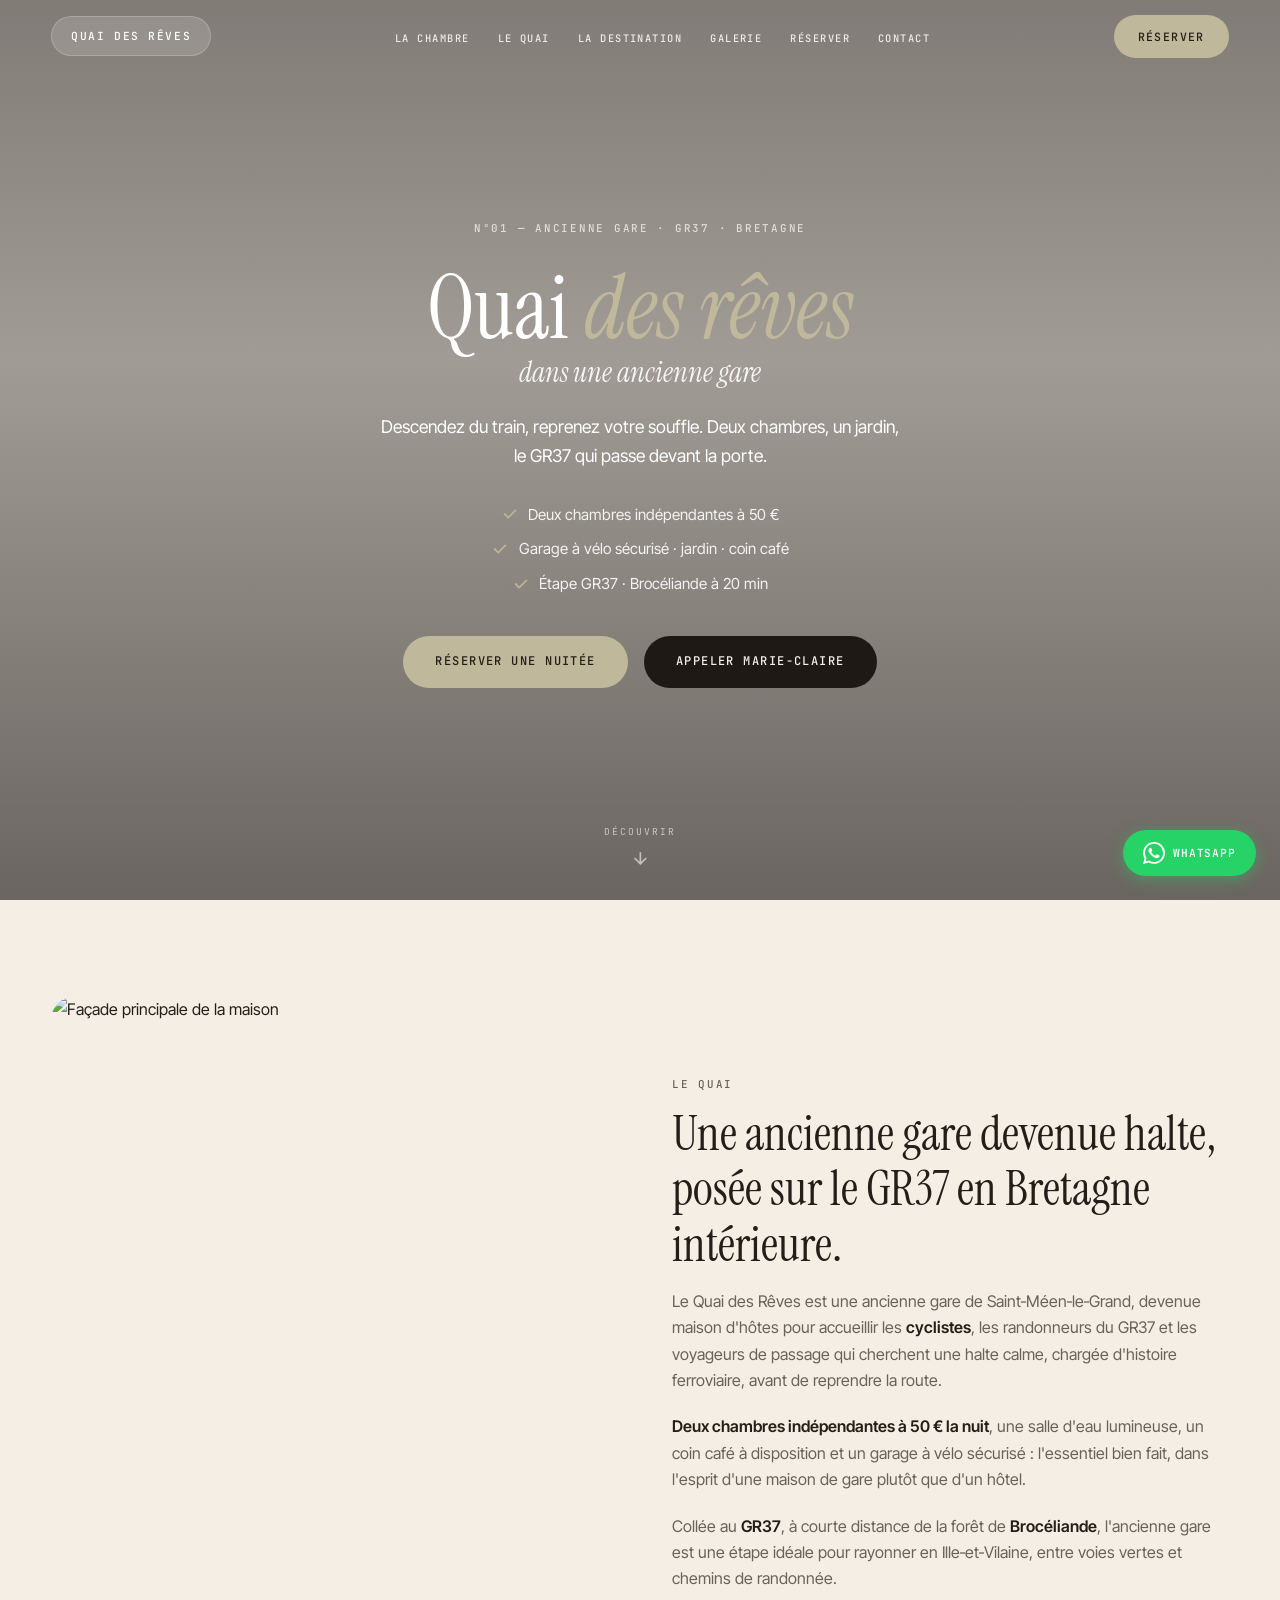
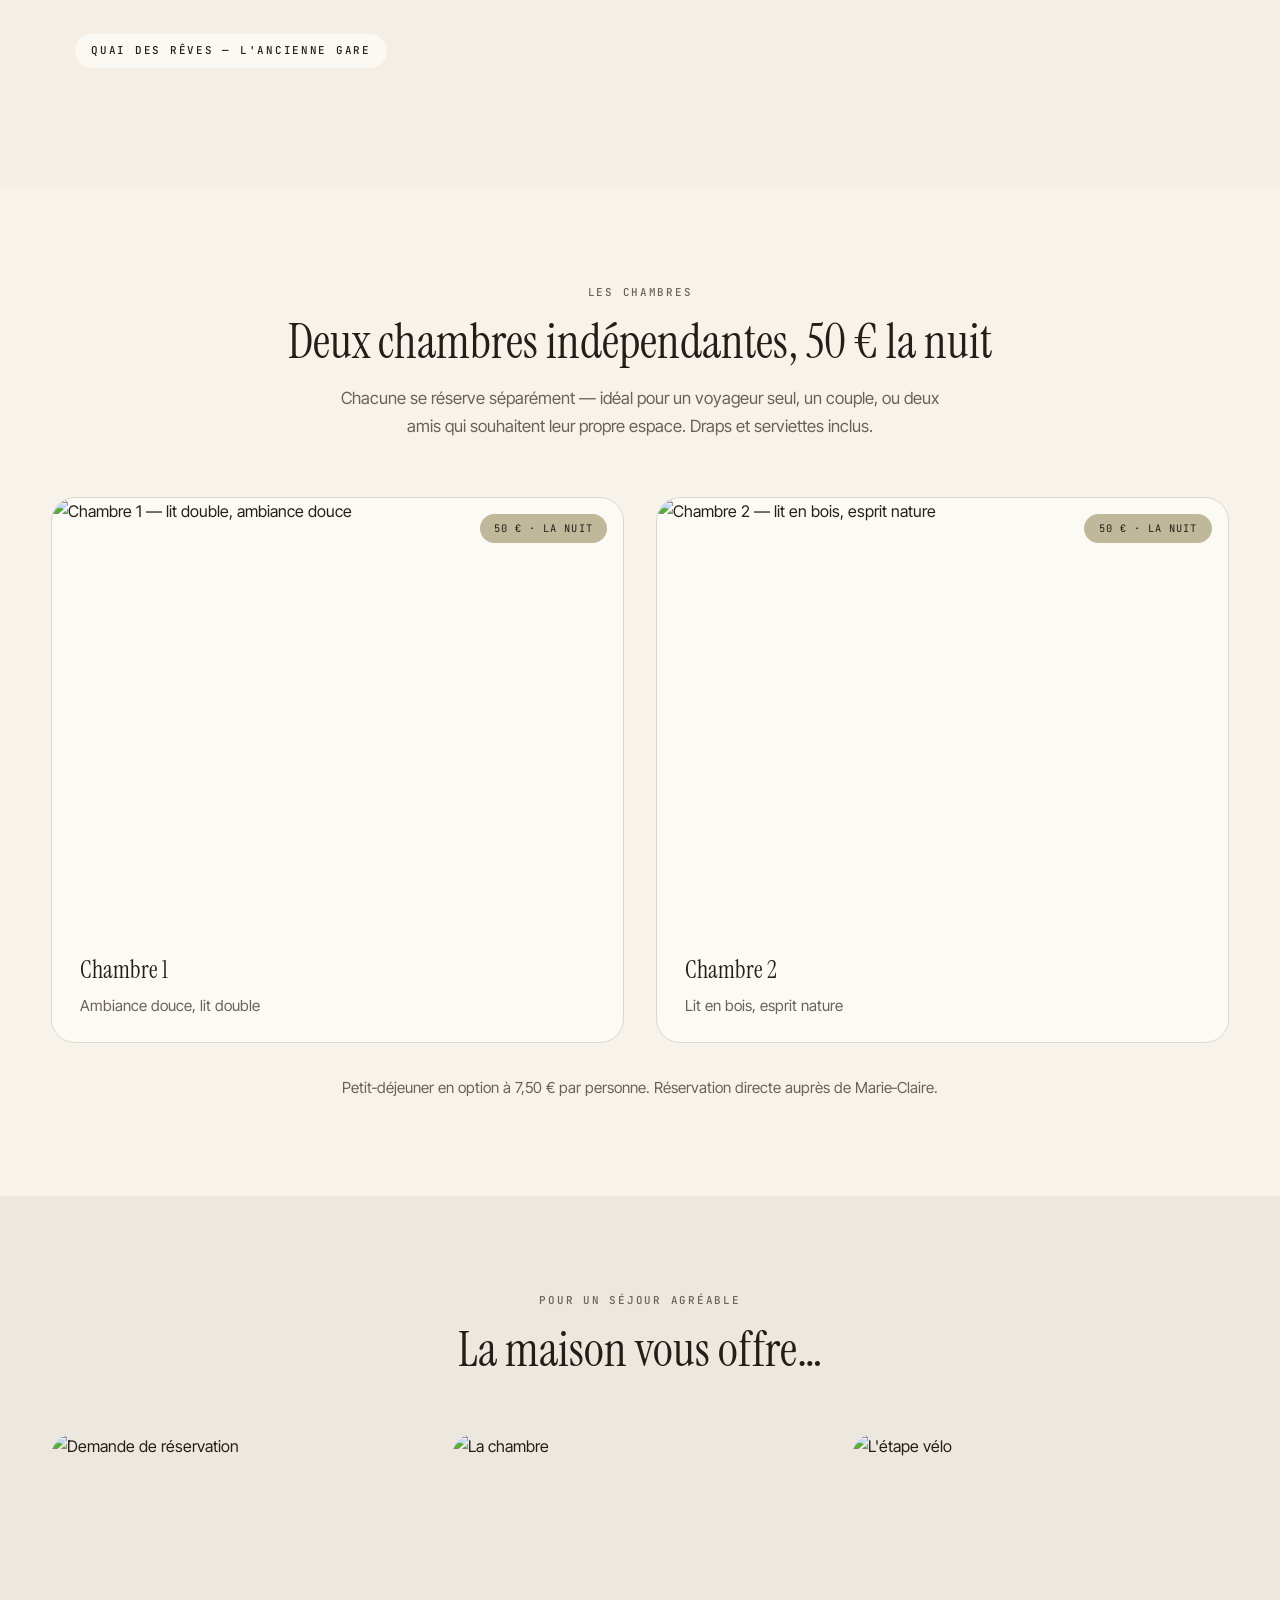
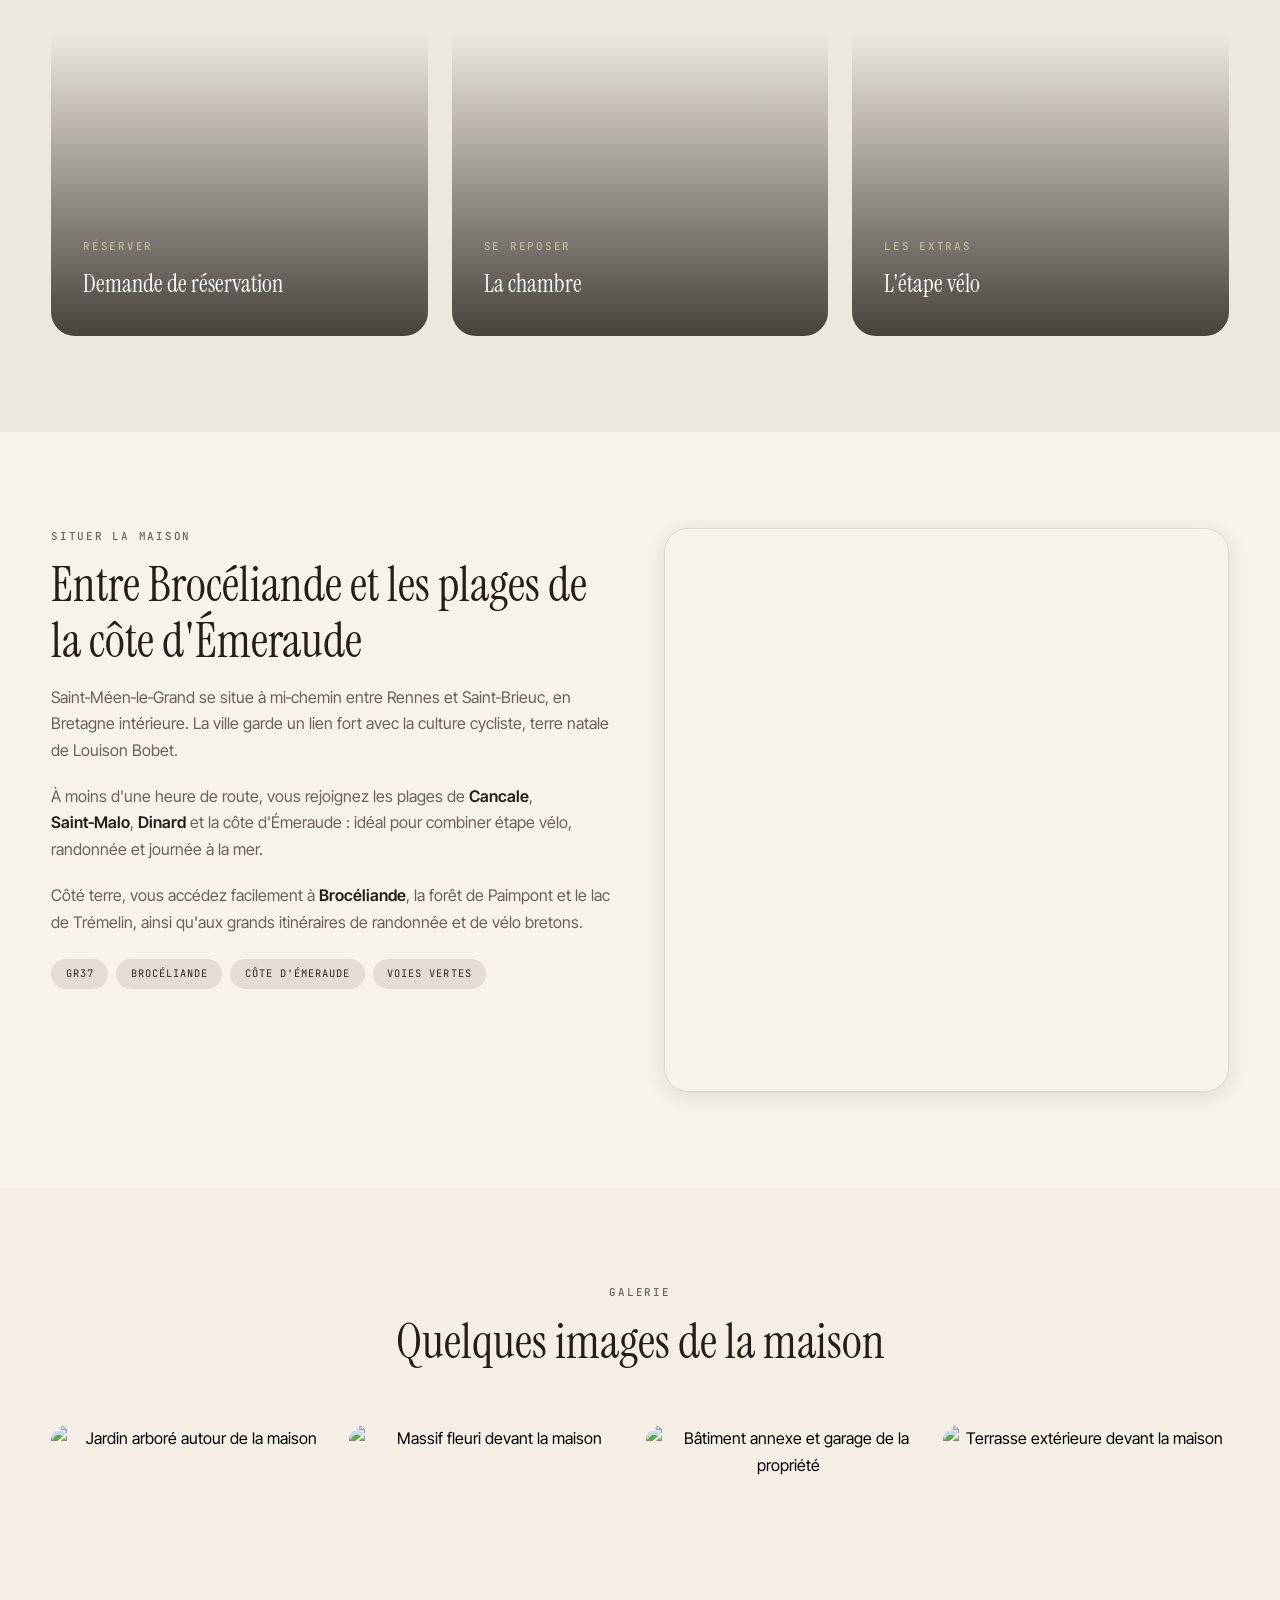
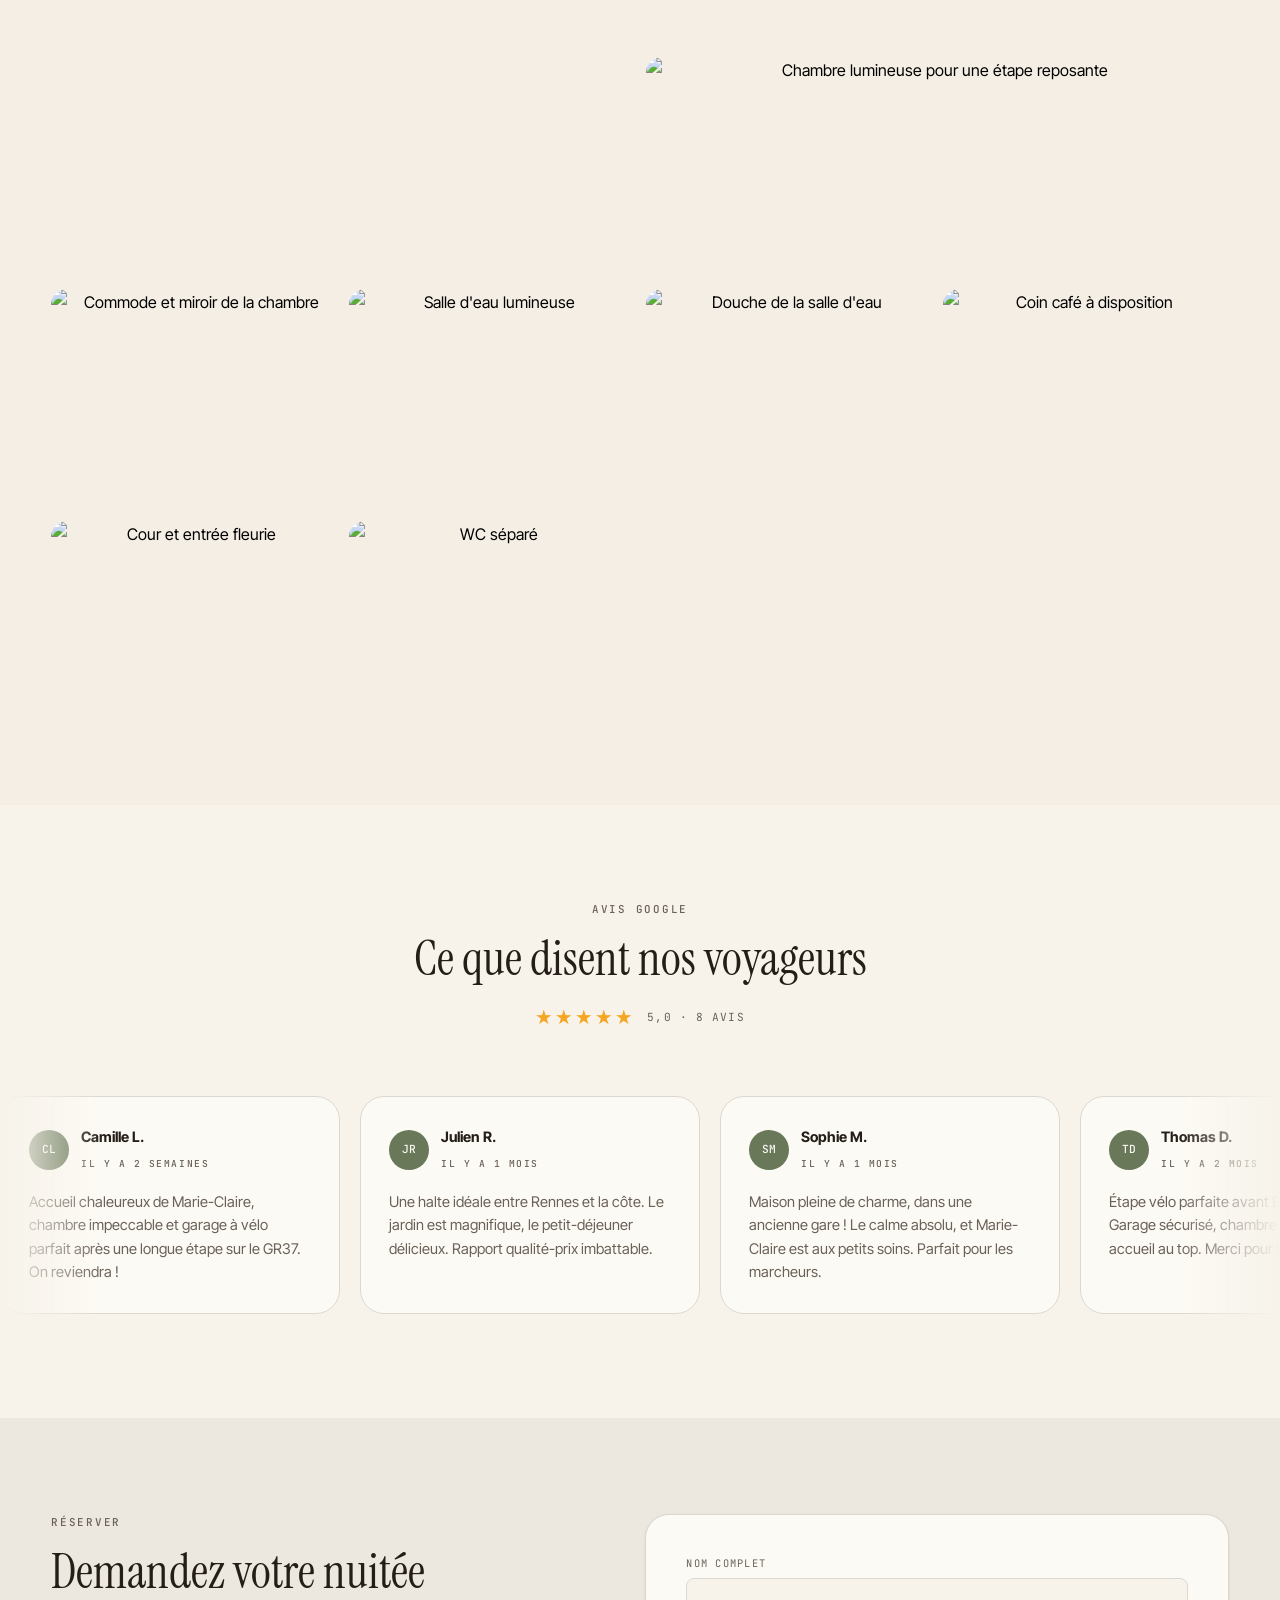
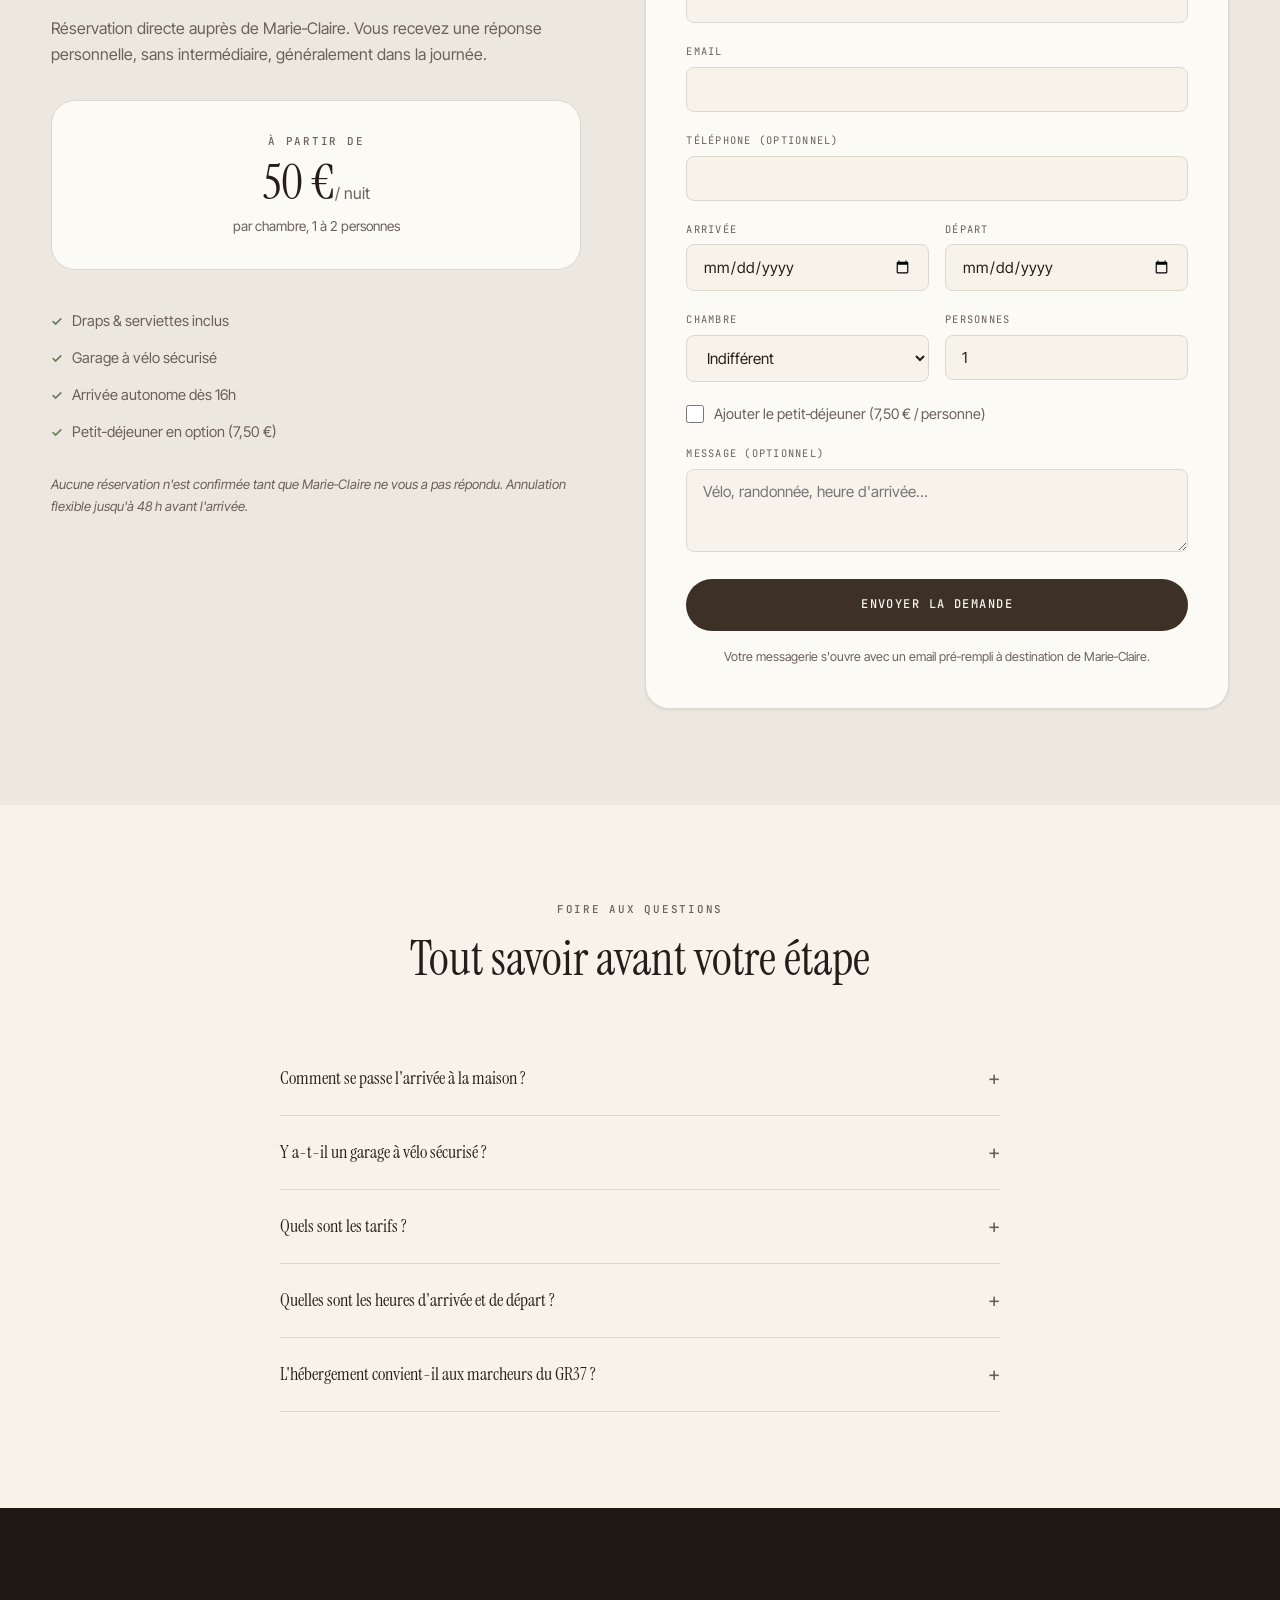
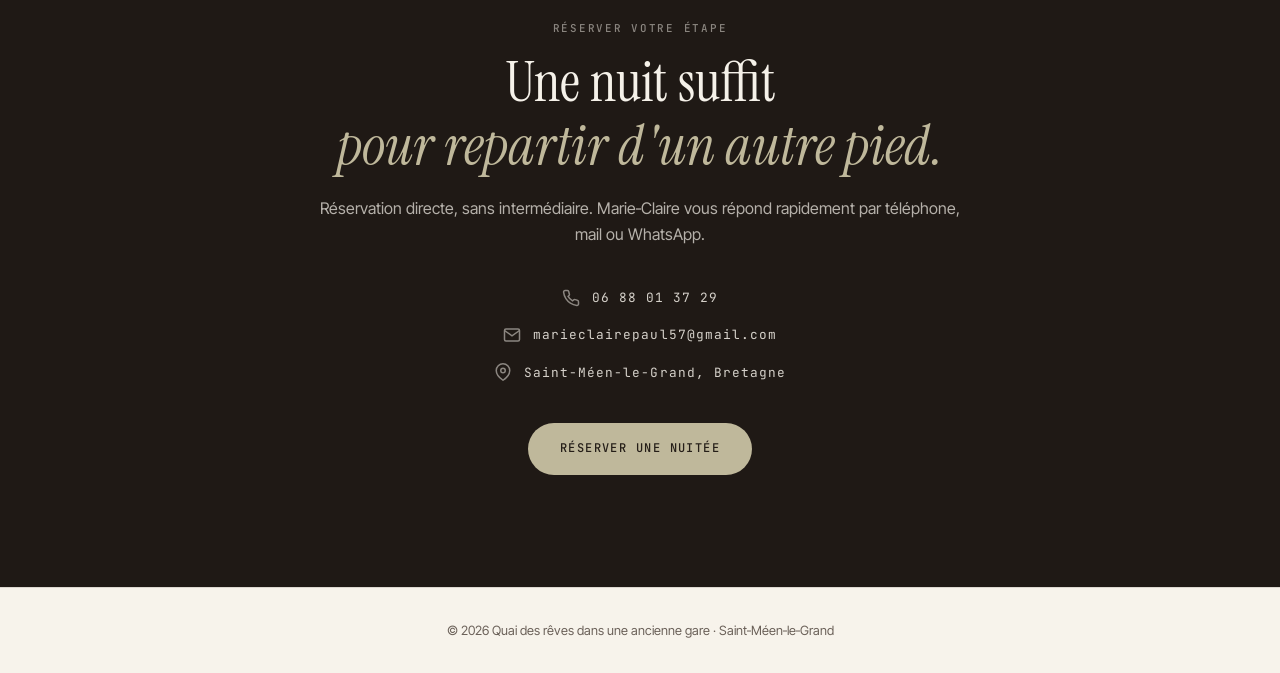
==== index.html @ 6483c5ab "Créer le site Quai des Rêves — version améliorée de l'étape vélo GR37. Site statique complet avec de" ====
<!DOCTYPE html>
<html lang="fr">
<head>
  <meta charset="UTF-8">
  <meta name="viewport" content="width=device-width, initial-scale=1.0">
  <meta name="description" content="Quai des Rêves — Ancienne gare devenue maison d'hôtes sur le GR37 à Saint-Méen-le-Grand. Deux chambres à 50 €, garage vélo sécurisé, étape idéale en Bretagne.">
  <title>Quai des Rêves — Ancienne gare sur le GR37, Saint-Méen</title>
  <link rel="preconnect" href="https://fonts.googleapis.com">
  <link rel="preconnect" href="https://fonts.gstatic.com" crossorigin>
  <link href="https://fonts.googleapis.com/css2?family=Instrument+Serif:ital@0;1&family=Inter+Tight:wght@300;400;500;600;700&family=JetBrains+Mono:wght@400;500&display=swap" rel="stylesheet">
  <link rel="stylesheet" href="css/styles.css">
</head>
<body>

  <!-- Navigation -->
  <header class="header header--hero" id="header">
    <nav class="nav container">
      <a href="#" class="nav__logo">Quai des Rêves</a>
      <button class="nav__toggle" id="navToggle" aria-label="Menu">
        <span></span><span></span><span></span>
      </button>
      <ul class="nav__links" id="navLinks">
        <li><a href="#chambres">La chambre</a></li>
        <li><a href="#quai">Le Quai</a></li>
        <li><a href="#destination">La destination</a></li>
        <li><a href="#galerie">Galerie</a></li>
        <li><a href="#reserver">Réserver</a></li>
        <li><a href="#contact">Contact</a></li>
      </ul>
      <a href="#reserver" class="btn btn--highlight nav__cta">Réserver</a>
    </nav>
  </header>

  <!-- Hero -->
  <section class="hero" id="hero">
    <div class="hero__bg">
      <img src="https://etape-velo-gr37.fr/assets/saint-meen-terrasse-straight-Ylvzm7lh.png" alt="Terrasse ensoleillée de la maison à Saint-Méen-le-Grand" loading="eager">
      <div class="hero__overlay"></div>
    </div>
    <div class="hero__content container">
      <p class="hero__tag label-mono">N°01 — Ancienne gare · GR37 · Bretagne</p>
      <h1 class="hero__title">
        Quai <em>des rêves</em><br>
        <span class="hero__subtitle">dans une ancienne gare</span>
      </h1>
      <p class="hero__desc">Descendez du train, reprenez votre souffle. Deux chambres, un jardin, le GR37 qui passe devant la porte.</p>
      <ul class="hero__features">
        <li><svg viewBox="0 0 20 20" fill="currentColor"><path fill-rule="evenodd" d="M16.707 5.293a1 1 0 010 1.414l-8 8a1 1 0 01-1.414 0l-4-4a1 1 0 011.414-1.414L8 12.586l7.293-7.293a1 1 0 011.414 0z" clip-rule="evenodd"/></svg>Deux chambres indépendantes à 50 €</li>
        <li><svg viewBox="0 0 20 20" fill="currentColor"><path fill-rule="evenodd" d="M16.707 5.293a1 1 0 010 1.414l-8 8a1 1 0 01-1.414 0l-4-4a1 1 0 011.414-1.414L8 12.586l7.293-7.293a1 1 0 011.414 0z" clip-rule="evenodd"/></svg>Garage à vélo sécurisé · jardin · coin café</li>
        <li><svg viewBox="0 0 20 20" fill="currentColor"><path fill-rule="evenodd" d="M16.707 5.293a1 1 0 010 1.414l-8 8a1 1 0 01-1.414 0l-4-4a1 1 0 011.414-1.414L8 12.586l7.293-7.293a1 1 0 011.414 0z" clip-rule="evenodd"/></svg>Étape GR37 · Brocéliande à 20 min</li>
      </ul>
      <div class="hero__actions">
        <a href="#reserver" class="btn btn--highlight btn--lg">Réserver une nuitée</a>
        <a href="tel:+33688013729" class="btn btn--earth btn--lg">Appeler Marie‑Claire</a>
      </div>
    </div>
    <a href="#quai" class="hero__scroll" aria-label="Découvrir">
      <span>Découvrir</span>
      <svg viewBox="0 0 24 24" fill="none" stroke="currentColor" stroke-width="2"><path d="M12 5v14M5 12l7 7 7-7"/></svg>
    </a>
  </section>

  <!-- Le Quai -->
  <section class="section section--quai" id="quai">
    <div class="container">
      <div class="split reveal">
        <div class="split__media">
          <img src="https://etape-velo-gr37.fr/__l5e/assets-v1/0b0acbc1-4947-406e-8bf4-8895e961d7aa/saint-meen-exterieur.png" alt="Façade principale de la maison" loading="lazy">
          <span class="split__badge label-mono">Quai des Rêves — l'ancienne gare</span>
        </div>
        <div class="split__content">
          <p class="section__label label-mono">Le Quai</p>
          <h2 class="section__title">Une ancienne gare devenue halte,<br>posée sur le GR37 en Bretagne intérieure.</h2>
          <div class="prose">
            <p>Le Quai des Rêves est une ancienne gare de Saint‑Méen‑le‑Grand, devenue maison d'hôtes pour accueillir les <strong>cyclistes</strong>, les randonneurs du GR37 et les voyageurs de passage qui cherchent une halte calme, chargée d'histoire ferroviaire, avant de reprendre la route.</p>
            <p><strong>Deux chambres indépendantes à 50 € la nuit</strong>, une salle d'eau lumineuse, un coin café à disposition et un garage à vélo sécurisé : l'essentiel bien fait, dans l'esprit d'une maison de gare plutôt que d'un hôtel.</p>
            <p>Collée au <strong>GR37</strong>, à courte distance de la forêt de <strong>Brocéliande</strong>, l'ancienne gare est une étape idéale pour rayonner en Ille‑et‑Vilaine, entre voies vertes et chemins de randonnée.</p>
          </div>
        </div>
      </div>
    </div>
  </section>

  <!-- Chambres -->
  <section class="section section--chambres" id="chambres">
    <div class="container">
      <div class="section__header reveal">
        <p class="section__label label-mono">Les chambres</p>
        <h2 class="section__title">Deux chambres indépendantes, 50 € la nuit</h2>
        <p class="section__intro">Chacune se réserve séparément — idéal pour un voyageur seul, un couple, ou deux amis qui souhaitent leur propre espace. Draps et serviettes inclus.</p>
      </div>
      <div class="rooms">
        <article class="room-card reveal">
          <div class="room-card__img">
            <img src="https://etape-velo-gr37.fr/__l5e/assets-v1/fbcd2c98-a463-4ba8-95d4-fb864b083f40/saint-meen-chambre.png" alt="Chambre 1 — lit double, ambiance douce" loading="lazy">
            <span class="room-card__price">50 € · la nuit</span>
          </div>
          <div class="room-card__body">
            <h3>Chambre 1</h3>
            <p>Ambiance douce, lit double</p>
          </div>
        </article>
        <article class="room-card reveal reveal--delay">
          <div class="room-card__img">
            <img src="https://etape-velo-gr37.fr/__l5e/assets-v1/a9a5a748-8830-4421-b2a8-1faafb39607b/saint-meen-chambre2.png" alt="Chambre 2 — lit en bois, esprit nature" loading="lazy">
            <span class="room-card__price">50 € · la nuit</span>
          </div>
          <div class="room-card__body">
            <h3>Chambre 2</h3>
            <p>Lit en bois, esprit nature</p>
          </div>
        </article>
      </div>
      <p class="rooms__note reveal">Petit‑déjeuner en option à 7,50 € par personne. Réservation directe auprès de Marie‑Claire.</p>
    </div>
  </section>

  <!-- La maison vous offre -->
  <section class="section section--offres" id="offres">
    <div class="container">
      <div class="section__header reveal">
        <p class="section__label label-mono">Pour un séjour agréable</p>
        <h2 class="section__title">La maison vous offre…</h2>
      </div>
      <div class="offres-grid">
        <a href="#reserver" class="offre-card reveal">
          <div class="offre-card__img">
            <img src="https://etape-velo-gr37.fr/__l5e/assets-v1/2ad0f587-b2de-4bd7-ad3d-40000b9780be/saint-meen-terrasse.png" alt="Demande de réservation" loading="lazy">
          </div>
          <div class="offre-card__overlay">
            <span class="label-mono">Réserver</span>
            <h3>Demande de réservation</h3>
          </div>
        </a>
        <a href="#chambres" class="offre-card reveal reveal--delay">
          <div class="offre-card__img">
            <img src="https://etape-velo-gr37.fr/__l5e/assets-v1/a9a5a748-8830-4421-b2a8-1faafb39607b/saint-meen-chambre2.png" alt="La chambre" loading="lazy">
          </div>
          <div class="offre-card__overlay">
            <span class="label-mono">Se reposer</span>
            <h3>La chambre</h3>
          </div>
        </a>
        <a href="#quai" class="offre-card reveal reveal--delay-2">
          <div class="offre-card__img">
            <img src="https://etape-velo-gr37.fr/__l5e/assets-v1/b7262fe7-ce52-4388-93f1-e06ac9b84d43/saint-meen-garage-solaire.png" alt="L'étape vélo" loading="lazy">
          </div>
          <div class="offre-card__overlay">
            <span class="label-mono">Les extras</span>
            <h3>L'étape vélo</h3>
          </div>
        </a>
      </div>
    </div>
  </section>

  <!-- Destination -->
  <section class="section section--destination" id="destination">
    <div class="container">
      <div class="destination reveal">
        <div class="destination__content">
          <p class="section__label label-mono">Situer la maison</p>
          <h2 class="section__title">Entre Brocéliande et les plages de la côte d'Émeraude</h2>
          <div class="prose">
            <p>Saint‑Méen‑le‑Grand se situe à mi‑chemin entre Rennes et Saint‑Brieuc, en Bretagne intérieure. La ville garde un lien fort avec la culture cycliste, terre natale de Louison Bobet.</p>
            <p>À moins d'une heure de route, vous rejoignez les plages de <strong>Cancale</strong>, <strong>Saint‑Malo</strong>, <strong>Dinard</strong> et la côte d'Émeraude : idéal pour combiner étape vélo, randonnée et journée à la mer.</p>
            <p>Côté terre, vous accédez facilement à <strong>Brocéliande</strong>, la forêt de Paimpont et le lac de Trémelin, ainsi qu'aux grands itinéraires de randonnée et de vélo bretons.</p>
          </div>
          <div class="destination__tags">
            <span class="tag">GR37</span>
            <span class="tag">Brocéliande</span>
            <span class="tag">Côte d'Émeraude</span>
            <span class="tag">Voies vertes</span>
          </div>
        </div>
        <div class="destination__map">
          <iframe title="Carte — Saint-Méen-le-Grand" src="https://www.openstreetmap.org/export/embed.html?bbox=-2.22%2C48.18%2C-2.16%2C48.21&layer=mapnik&marker=48.195%2C-2.19" loading="lazy" referrerpolicy="no-referrer-when-downgrade"></iframe>
        </div>
      </div>
    </div>
  </section>

  <!-- Galerie -->
  <section class="section section--galerie" id="galerie">
    <div class="container">
      <div class="section__header reveal">
        <p class="section__label label-mono">Galerie</p>
        <h2 class="section__title">Quelques images de la maison</h2>
      </div>
    </div>
    <div class="gallery reveal">
      <button class="gallery__item" data-index="0">
        <img src="https://etape-velo-gr37.fr/__l5e/assets-v1/675d8cac-8370-4a0d-90f7-5e23a2caaaaf/saint-meen-jardin-arbre.png" alt="Jardin arboré autour de la maison" loading="lazy">
      </button>
      <button class="gallery__item gallery__item--tall" data-index="1">
        <img src="https://etape-velo-gr37.fr/__l5e/assets-v1/a441f441-5703-4f7d-ab40-7af5a46b71b6/saint-meen-jardin-fleurs.png" alt="Massif fleuri devant la maison" loading="lazy">
      </button>
      <button class="gallery__item" data-index="2">
        <img src="https://etape-velo-gr37.fr/__l5e/assets-v1/b7262fe7-ce52-4388-93f1-e06ac9b84d43/saint-meen-garage-solaire.png" alt="Bâtiment annexe et garage de la propriété" loading="lazy">
      </button>
      <button class="gallery__item" data-index="3">
        <img src="https://etape-velo-gr37.fr/__l5e/assets-v1/2ad0f587-b2de-4bd7-ad3d-40000b9780be/saint-meen-terrasse.png" alt="Terrasse extérieure devant la maison" loading="lazy">
      </button>
      <button class="gallery__item gallery__item--wide" data-index="4">
        <img src="https://etape-velo-gr37.fr/__l5e/assets-v1/fbcd2c98-a463-4ba8-95d4-fb864b083f40/saint-meen-chambre.png" alt="Chambre lumineuse pour une étape reposante" loading="lazy">
      </button>
      <button class="gallery__item" data-index="5">
        <img src="https://etape-velo-gr37.fr/__l5e/assets-v1/1c9a4d51-f19a-4ca7-a824-a3a95fa172dc/saint-meen-commode.png" alt="Commode et miroir de la chambre" loading="lazy">
      </button>
      <button class="gallery__item" data-index="6">
        <img src="https://etape-velo-gr37.fr/__l5e/assets-v1/074c4844-c232-4583-80a2-c5e1e2a5f9f5/saint-meen-salle-deau.png" alt="Salle d'eau lumineuse" loading="lazy">
      </button>
      <button class="gallery__item" data-index="7">
        <img src="https://etape-velo-gr37.fr/__l5e/assets-v1/ba7c3a67-efc1-4e4d-9518-b060e4e0019c/saint-meen-douche.png" alt="Douche de la salle d'eau" loading="lazy">
      </button>
      <button class="gallery__item" data-index="8">
        <img src="https://etape-velo-gr37.fr/__l5e/assets-v1/fd26d8e5-9b76-46bc-b9e4-8a13f4165824/saint-meen-cafe.png" alt="Coin café à disposition" loading="lazy">
      </button>
      <button class="gallery__item" data-index="9">
        <img src="https://etape-velo-gr37.fr/__l5e/assets-v1/b58a4658-e988-4d93-b7fd-235d052c7ca5/saint-meen-jardin.png" alt="Cour et entrée fleurie" loading="lazy">
      </button>
      <button class="gallery__item" data-index="10">
        <img src="https://etape-velo-gr37.fr/__l5e/assets-v1/d89c5d96-79f3-4e75-99bc-6bfd46cb09ad/saint-meen-wc.png" alt="WC séparé" loading="lazy">
      </button>
    </div>
  </section>

  <!-- Avis -->
  <section class="section section--avis" id="avis">
    <div class="container">
      <div class="section__header reveal">
        <p class="section__label label-mono">Avis Google</p>
        <h2 class="section__title">Ce que disent nos voyageurs</h2>
        <div class="rating">
          <div class="rating__stars">★★★★★</div>
          <span class="rating__score">5,0 · 8 avis</span>
        </div>
      </div>
    </div>
    <div class="reviews-track" id="reviewsTrack">
      <div class="reviews-track__inner" id="reviewsInner">
        <article class="review-card">
          <div class="review-card__header">
            <div class="review-card__avatar">CL</div>
            <div>
              <strong>Camille L.</strong>
              <span class="label-mono">Il y a 2 semaines</span>
            </div>
          </div>
          <p>Accueil chaleureux de Marie-Claire, chambre impeccable et garage à vélo parfait après une longue étape sur le GR37. On reviendra !</p>
        </article>
        <article class="review-card">
          <div class="review-card__header">
            <div class="review-card__avatar">JR</div>
            <div>
              <strong>Julien R.</strong>
              <span class="label-mono">Il y a 1 mois</span>
            </div>
          </div>
          <p>Une halte idéale entre Rennes et la côte. Le jardin est magnifique, le petit-déjeuner délicieux. Rapport qualité-prix imbattable.</p>
        </article>
        <article class="review-card">
          <div class="review-card__header">
            <div class="review-card__avatar">SM</div>
            <div>
              <strong>Sophie M.</strong>
              <span class="label-mono">Il y a 1 mois</span>
            </div>
          </div>
          <p>Maison pleine de charme, dans une ancienne gare ! Le calme absolu, et Marie-Claire est aux petits soins. Parfait pour les marcheurs.</p>
        </article>
        <article class="review-card">
          <div class="review-card__header">
            <div class="review-card__avatar">TD</div>
            <div>
              <strong>Thomas D.</strong>
              <span class="label-mono">Il y a 2 mois</span>
            </div>
          </div>
          <p>Étape vélo parfaite avant Brocéliande. Garage sécurisé, chambre confortable, accueil au top. Merci pour tout !</p>
        </article>
        <article class="review-card">
          <div class="review-card__header">
            <div class="review-card__avatar">EB</div>
            <div>
              <strong>Élise B.</strong>
              <span class="label-mono">Il y a 2 mois</span>
            </div>
          </div>
          <p>Un vrai coup de cœur. L'ambiance d'ancienne gare est unique, la déco soignée, et le jardin un petit paradis. À recommander.</p>
        </article>
        <article class="review-card">
          <div class="review-card__header">
            <div class="review-card__avatar">MP</div>
            <div>
              <strong>Marc P.</strong>
              <span class="label-mono">Il y a 3 mois</span>
            </div>
          </div>
          <p>Très bel accueil, chambre lumineuse et calme. Idéal pour se reposer après une journée de randonnée. Petit-déjeuner copieux.</p>
        </article>
        <article class="review-card">
          <div class="review-card__header">
            <div class="review-card__avatar">AG</div>
            <div>
              <strong>Anne-Laure G.</strong>
              <span class="label-mono">Il y a 3 mois</span>
            </div>
          </div>
          <p>Marie-Claire est adorable, pleine de bons conseils sur la région. La maison est magnifique, on s'y sent comme chez soi.</p>
        </article>
        <article class="review-card">
          <div class="review-card__header">
            <div class="review-card__avatar">PV</div>
            <div>
              <strong>Pierre V.</strong>
              <span class="label-mono">Il y a 4 mois</span>
            </div>
          </div>
          <p>Étape parfaite sur notre traversée de la Bretagne à vélo. Lieu chargé d'histoire, hôtesse formidable. Merci !</p>
        </article>
      </div>
    </div>
  </section>

  <!-- Réservation -->
  <section class="section section--reserver" id="reserver">
    <div class="container">
      <div class="reserver reveal">
        <div class="reserver__info">
          <p class="section__label label-mono">Réserver</p>
          <h2 class="section__title">Demandez votre nuitée</h2>
          <p class="reserver__desc">Réservation directe auprès de Marie‑Claire. Vous recevez une réponse personnelle, sans intermédiaire, généralement dans la journée.</p>
          <div class="price-box">
            <span class="price-box__label label-mono">À partir de</span>
            <div class="price-box__amount">50 €<span>/ nuit</span></div>
            <span class="price-box__detail">par chambre, 1 à 2 personnes</span>
          </div>
          <ul class="check-list">
            <li>Draps & serviettes inclus</li>
            <li>Garage à vélo sécurisé</li>
            <li>Arrivée autonome dès 16h</li>
            <li>Petit‑déjeuner en option (7,50 €)</li>
          </ul>
          <p class="reserver__note">Aucune réservation n'est confirmée tant que Marie‑Claire ne vous a pas répondu. Annulation flexible jusqu'à 48 h avant l'arrivée.</p>
        </div>
        <form class="reserver__form" id="reservationForm">
          <div class="form-group">
            <label for="nom">Nom complet</label>
            <input type="text" id="nom" name="nom" required autocomplete="name">
          </div>
          <div class="form-group">
            <label for="email">Email</label>
            <input type="email" id="email" name="email" required autocomplete="email">
          </div>
          <div class="form-group">
            <label for="telephone">Téléphone (optionnel)</label>
            <input type="tel" id="telephone" name="telephone" autocomplete="tel">
          </div>
          <div class="form-row">
            <div class="form-group">
              <label for="arrivee">Arrivée</label>
              <input type="date" id="arrivee" name="arrivee" required>
            </div>
            <div class="form-group">
              <label for="depart">Départ</label>
              <input type="date" id="depart" name="depart" required>
            </div>
          </div>
          <div class="form-row">
            <div class="form-group">
              <label for="chambre">Chambre</label>
              <select id="chambre" name="chambre">
                <option value="indifferent">Indifférent</option>
                <option value="chambre1">Chambre 1 — 50 €</option>
                <option value="chambre2">Chambre 2 — 50 €</option>
              </select>
            </div>
            <div class="form-group">
              <label for="personnes">Personnes</label>
              <input type="number" id="personnes" name="personnes" min="1" max="2" value="1" required>
            </div>
          </div>
          <label class="checkbox">
            <input type="checkbox" id="petitdej" name="petitdej">
            <span>Ajouter le petit‑déjeuner (7,50 € / personne)</span>
          </label>
          <div class="form-group">
            <label for="message">Message (optionnel)</label>
            <textarea id="message" name="message" rows="3" placeholder="Vélo, randonnée, heure d'arrivée…"></textarea>
          </div>
          <button type="submit" class="btn btn--primary btn--lg btn--full">Envoyer la demande</button>
          <p class="form-hint">Votre messagerie s'ouvre avec un email pré‑rempli à destination de Marie‑Claire.</p>
        </form>
      </div>
    </div>
  </section>

  <!-- FAQ -->
  <section class="section section--faq" id="faq">
    <div class="container">
      <div class="section__header reveal">
        <p class="section__label label-mono">Foire aux questions</p>
        <h2 class="section__title">Tout savoir avant votre étape</h2>
      </div>
      <div class="faq reveal">
        <details class="faq__item">
          <summary>Comment se passe l'arrivée à la maison ?</summary>
          <p>L'arrivée est autonome à partir de 16h grâce à une boîte à clés. Vous récupérez votre clé à votre rythme, idéal après une longue étape vélo ou randonnée.</p>
        </details>
        <details class="faq__item">
          <summary>Y a-t-il un garage à vélo sécurisé ?</summary>
          <p>Oui, un garage fermé et sécurisé est mis à disposition gratuitement pour ranger vos vélos en toute tranquillité.</p>
        </details>
        <details class="faq__item">
          <summary>Quels sont les tarifs ?</summary>
          <p>La maison propose deux chambres indépendantes, chacune à 50 € la nuit, draps et serviettes inclus. Chaque chambre se réserve séparément. Le petit-déjeuner est proposé en option à 7,50 € par personne.</p>
        </details>
        <details class="faq__item">
          <summary>Quelles sont les heures d'arrivée et de départ ?</summary>
          <p>Arrivée à partir de 16h en autonomie. Le départ se fait au plus tard à 10h.</p>
        </details>
        <details class="faq__item">
          <summary>L'hébergement convient-il aux marcheurs du GR37 ?</summary>
          <p>Oui, la maison est une étape idéale sur le GR37 et pour les boucles vélo de Bretagne intérieure, à proximité de Brocéliande.</p>
        </details>
      </div>
    </div>
  </section>

  <!-- CTA -->
  <section class="section section--cta" id="contact">
    <div class="container">
      <div class="cta reveal">
        <p class="section__label label-mono">Réserver votre étape</p>
        <h2 class="cta__title">Une nuit suffit<br><em>pour repartir d'un autre pied.</em></h2>
        <p class="cta__desc">Réservation directe, sans intermédiaire. Marie‑Claire vous répond rapidement par téléphone, mail ou WhatsApp.</p>
        <div class="cta__contacts">
          <a href="tel:+33688013729" class="cta__link">
            <svg viewBox="0 0 24 24" fill="none" stroke="currentColor" stroke-width="2"><path d="M22 16.92v3a2 2 0 01-2.18 2 19.79 19.79 0 01-8.63-3.07 19.5 19.5 0 01-6-6 19.79 19.79 0 01-3.07-8.67A2 2 0 014.11 2h3a2 2 0 012 1.72c.127.96.361 1.903.7 2.81a2 2 0 01-.45 2.11L8.09 9.91a16 16 0 006 6l1.27-1.27a2 2 0 012.11-.45c.907.339 1.85.573 2.81.7A2 2 0 0122 16.92z"/></svg>
            06 88 01 37 29
          </a>
          <a href="mailto:marieclairepaul57@gmail.com" class="cta__link">
            <svg viewBox="0 0 24 24" fill="none" stroke="currentColor" stroke-width="2"><path d="M4 4h16c1.1 0 2 .9 2 2v12c0 1.1-.9 2-2 2H4c-1.1 0-2-.9-2-2V6c0-1.1.9-2 2-2z"/><polyline points="22,6 12,13 2,6"/></svg>
            marieclairepaul57@gmail.com
          </a>
          <span class="cta__link cta__link--static">
            <svg viewBox="0 0 24 24" fill="none" stroke="currentColor" stroke-width="2"><path d="M21 10c0 7-9 13-9 13s-9-6-9-13a9 9 0 0118 0z"/><circle cx="12" cy="10" r="3"/></svg>
            Saint‑Méen‑le‑Grand, Bretagne
          </span>
        </div>
        <a href="#reserver" class="btn btn--highlight btn--lg">Réserver une nuitée</a>
      </div>
    </div>
  </section>

  <!-- Footer -->
  <footer class="footer">
    <div class="container">
      <p>© 2026 Quai des rêves dans une ancienne gare · Saint‑Méen‑le‑Grand</p>
    </div>
  </footer>

  <!-- Lightbox -->
  <div class="lightbox" id="lightbox" aria-hidden="true">
    <button class="lightbox__close" id="lightboxClose" aria-label="Fermer">&times;</button>
    <button class="lightbox__prev" id="lightboxPrev" aria-label="Précédent">‹</button>
    <button class="lightbox__next" id="lightboxNext" aria-label="Suivant">›</button>
    <img src="" alt="" id="lightboxImg">
  </div>

  <!-- WhatsApp -->
  <a href="https://wa.me/33688013729" class="whatsapp" target="_blank" rel="noopener" aria-label="Contacter par WhatsApp">
    <svg viewBox="0 0 24 24" fill="currentColor"><path d="M17.472 14.382c-.297-.149-1.758-.867-2.03-.967-.273-.099-.471-.148-.67.15-.197.297-.767.966-.94 1.164-.173.199-.347.223-.644.075-.297-.15-1.255-.463-2.39-1.475-.883-.788-1.48-1.761-1.653-2.059-.173-.297-.018-.458.13-.606.134-.133.298-.347.446-.52.149-.174.198-.298.298-.497.099-.198.05-.371-.025-.52-.075-.149-.669-1.612-.916-2.207-.242-.579-.487-.5-.669-.51-.173-.008-.371-.01-.57-.01-.198 0-.52.074-.792.372-.272.297-1.04 1.016-1.04 2.479 0 1.462 1.065 2.875 1.213 3.074.149.198 2.096 3.2 5.077 4.487.709.306 1.262.489 1.694.625.712.227 1.36.195 1.871.118.571-.085 1.758-.719 2.006-1.413.248-.694.248-1.289.173-1.413-.074-.124-.272-.198-.57-.347m-5.421 7.403h-.004a9.87 9.87 0 01-5.031-1.378l-.361-.214-3.741.982.998-3.648-.235-.374a9.86 9.86 0 01-1.51-5.26c.001-5.45 4.436-9.884 9.888-9.884 2.64 0 5.122 1.03 6.988 2.898a9.825 9.825 0 012.893 6.994c-.003 5.45-4.435 9.884-9.885 9.884m8.413-18.297A11.815 11.815 0 0012.05 0C5.495 0 .16 5.335.157 11.892c0 2.096.547 4.142 1.588 5.945L.057 24l6.305-1.654a11.882 11.882 0 005.683 1.448h.005c6.554 0 11.89-5.335 11.893-11.893a11.821 11.821 0 00-3.48-8.413z"/></svg>
    <span>WhatsApp</span>
  </a>

  <script src="js/main.js"></script>
</body>
</html>
---- css/styles.css ----
/* ============================================
   Quai des Rêves — Design System
   ============================================ */

:root {
  --radius: 0.5rem;
  --radius-lg: 1rem;
  --radius-xl: 1.5rem;
  --radius-full: 9999px;

  --background: #f7f3eb;
  --foreground: #251e18;
  --card: #fcfaf4;
  --card-foreground: #251e18;
  --primary: #3d3027;
  --primary-foreground: #f8f5ee;
  --secondary: #e3ddd3;
  --secondary-foreground: #2f2722;
  --muted: #ebe7df;
  --muted-foreground: #6b6159;
  --accent: #687859;
  --accent-foreground: #faf8f3;
  --highlight: #bfb89b;
  --highlight-foreground: #251e18;
  --earth: #1f1915;
  --earth-foreground: #f5f1e9;
  --warm: #f4eee4;
  --warm-foreground: #352c25;
  --border: #dcd7cf;
  --surface: #ece7df;

  --font-serif: 'Instrument Serif', Georgia, serif;
  --font-sans: 'Inter Tight', system-ui, sans-serif;
  --font-mono: 'JetBrains Mono', ui-monospace, monospace;

  --header-h: 4.5rem;
  --container: min(1200px, 92vw);
  --ease: cubic-bezier(0.4, 0, 0.2, 1);
  --ease-out: cubic-bezier(0.16, 1, 0.3, 1);
  --shadow-sm: 0 1px 3px rgba(31, 25, 21, 0.08);
  --shadow-md: 0 4px 20px rgba(31, 25, 21, 0.1);
  --shadow-lg: 0 12px 40px rgba(31, 25, 21, 0.15);
}

*, *::before, *::after {
  box-sizing: border-box;
  margin: 0;
  padding: 0;
}

html {
  scroll-behavior: smooth;
  scroll-padding-top: var(--header-h);
}

body {
  font-family: var(--font-sans);
  font-size: 1rem;
  line-height: 1.65;
  color: var(--foreground);
  background: var(--background);
  -webkit-font-smoothing: antialiased;
  overflow-x: hidden;
}

img {
  display: block;
  max-width: 100%;
  height: auto;
}

a {
  color: inherit;
  text-decoration: none;
}

button {
  font: inherit;
  cursor: pointer;
  border: none;
  background: none;
}

ul { list-style: none; }

.container {
  width: var(--container);
  margin-inline: auto;
}

.label-mono {
  font-family: var(--font-mono);
  font-size: 0.68rem;
  font-weight: 500;
  letter-spacing: 0.16em;
  text-transform: uppercase;
  color: var(--muted-foreground);
}

/* ---- Buttons ---- */
.btn {
  display: inline-flex;
  align-items: center;
  justify-content: center;
  gap: 0.5rem;
  padding: 0.75rem 1.5rem;
  border-radius: var(--radius-full);
  font-family: var(--font-mono);
  font-size: 0.72rem;
  font-weight: 500;
  letter-spacing: 0.12em;
  text-transform: uppercase;
  transition: transform 0.2s var(--ease), box-shadow 0.2s var(--ease), background 0.2s var(--ease);
  white-space: nowrap;
}

.btn:hover {
  transform: translateY(-2px);
  box-shadow: var(--shadow-md);
}

.btn:active { transform: translateY(0); }

.btn--highlight {
  background: var(--highlight);
  color: var(--highlight-foreground);
}

.btn--earth {
  background: var(--earth);
  color: var(--earth-foreground);
}

.btn--primary {
  background: var(--primary);
  color: var(--primary-foreground);
}

.btn--lg {
  padding: 1rem 2rem;
  font-size: 0.75rem;
}

.btn--full { width: 100%; }

/* ---- Header ---- */
.header {
  position: fixed;
  top: 0;
  left: 0;
  right: 0;
  z-index: 100;
  height: var(--header-h);
  transition: background 0.4s var(--ease), backdrop-filter 0.4s var(--ease), box-shadow 0.4s var(--ease);
}

.header--scrolled {
  background: rgba(252, 250, 244, 0.85);
  backdrop-filter: blur(16px);
  -webkit-backdrop-filter: blur(16px);
  box-shadow: var(--shadow-sm);
}

.header--hero .nav__links a,
.header--hero .nav__logo {
  color: #fff;
}

.header--hero .nav__toggle span {
  background: #fff;
}

.nav {
  display: flex;
  align-items: center;
  justify-content: space-between;
  height: 100%;
  gap: 1.5rem;
}

.nav__logo {
  font-family: var(--font-mono);
  font-size: 0.7rem;
  font-weight: 500;
  letter-spacing: 0.14em;
  text-transform: uppercase;
  padding: 0.6rem 1.2rem;
  background: rgba(255, 255, 255, 0.15);
  backdrop-filter: blur(8px);
  border-radius: var(--radius-full);
  border: 1px solid rgba(255, 255, 255, 0.2);
  transition: background 0.3s var(--ease);
  flex-shrink: 0;
}

.header--scrolled .nav__logo {
  background: var(--card);
  border-color: var(--border);
  color: var(--foreground);
}

.nav__links {
  display: flex;
  align-items: center;
  gap: 1.75rem;
}

.nav__links a {
  font-family: var(--font-mono);
  font-size: 0.65rem;
  font-weight: 500;
  letter-spacing: 0.14em;
  text-transform: uppercase;
  opacity: 0.85;
  transition: opacity 0.2s;
  position: relative;
}

.nav__links a::after {
  content: '';
  position: absolute;
  bottom: -4px;
  left: 0;
  width: 0;
  height: 1px;
  background: currentColor;
  transition: width 0.3s var(--ease-out);
}

.nav__links a:hover { opacity: 1; }
.nav__links a:hover::after { width: 100%; }

.nav__cta { flex-shrink: 0; }

.nav__toggle {
  display: none;
  flex-direction: column;
  gap: 5px;
  padding: 0.5rem;
  z-index: 110;
}

.nav__toggle span {
  display: block;
  width: 22px;
  height: 2px;
  background: var(--foreground);
  border-radius: 2px;
  transition: transform 0.3s var(--ease), opacity 0.3s;
}

.nav__toggle.active span:nth-child(1) { transform: translateY(7px) rotate(45deg); }
.nav__toggle.active span:nth-child(2) { opacity: 0; }
.nav__toggle.active span:nth-child(3) { transform: translateY(-7px) rotate(-45deg); }

/* ---- Hero ---- */
.hero {
  position: relative;
  min-height: 100svh;
  display: flex;
  align-items: center;
  justify-content: center;
  overflow: hidden;
}

.hero__bg {
  position: absolute;
  inset: 0;
}

.hero__bg img {
  width: 100%;
  height: 100%;
  object-fit: cover;
  transform: scale(1.05);
  animation: heroZoom 20s ease-in-out infinite alternate;
}

@keyframes heroZoom {
  from { transform: scale(1.05); }
  to { transform: scale(1.12); }
}

.hero__overlay {
  position: absolute;
  inset: 0;
  background: linear-gradient(
    to bottom,
    rgba(31, 25, 21, 0.55) 0%,
    rgba(31, 25, 21, 0.4) 40%,
    rgba(31, 25, 21, 0.65) 100%
  );
}

.hero__content {
  position: relative;
  z-index: 2;
  text-align: center;
  color: #fff;
  padding: calc(var(--header-h) + 2rem) 0 6rem;
  max-width: 800px;
}

.hero__tag {
  color: rgba(255, 255, 255, 0.7);
  margin-bottom: 1.5rem;
  animation: fadeUp 0.8s var(--ease-out) both;
}

.hero__title {
  font-family: var(--font-serif);
  font-size: clamp(3rem, 8vw, 5.5rem);
  font-weight: 400;
  line-height: 1.05;
  margin-bottom: 0.5rem;
  animation: fadeUp 0.8s 0.1s var(--ease-out) both;
}

.hero__title em {
  font-style: italic;
  color: var(--highlight);
}

.hero__subtitle {
  display: block;
  font-family: var(--font-serif);
  font-style: italic;
  font-size: clamp(1.25rem, 3vw, 1.75rem);
  opacity: 0.9;
  margin-top: 0.25rem;
}

.hero__desc {
  font-size: 1.1rem;
  opacity: 0.85;
  max-width: 520px;
  margin: 1.5rem auto 2rem;
  animation: fadeUp 0.8s 0.2s var(--ease-out) both;
}

.hero__features {
  display: flex;
  flex-direction: column;
  align-items: center;
  gap: 0.6rem;
  margin-bottom: 2.5rem;
  animation: fadeUp 0.8s 0.3s var(--ease-out) both;
}

.hero__features li {
  display: flex;
  align-items: center;
  gap: 0.6rem;
  font-size: 0.95rem;
  opacity: 0.9;
}

.hero__features svg {
  width: 18px;
  height: 18px;
  color: var(--highlight);
  flex-shrink: 0;
}

.hero__actions {
  display: flex;
  flex-wrap: wrap;
  gap: 1rem;
  justify-content: center;
  animation: fadeUp 0.8s 0.4s var(--ease-out) both;
}

.hero__scroll {
  position: absolute;
  bottom: 2rem;
  left: 50%;
  transform: translateX(-50%);
  z-index: 2;
  display: flex;
  flex-direction: column;
  align-items: center;
  gap: 0.5rem;
  color: rgba(255, 255, 255, 0.6);
  font-family: var(--font-mono);
  font-size: 0.6rem;
  letter-spacing: 0.2em;
  text-transform: uppercase;
  animation: bounce 2s ease-in-out infinite;
}

.hero__scroll svg {
  width: 20px;
  height: 20px;
}

@keyframes bounce {
  0%, 100% { transform: translateX(-50%) translateY(0); }
  50% { transform: translateX(-50%) translateY(6px); }
}

@keyframes fadeUp {
  from { opacity: 0; transform: translateY(24px); }
  to { opacity: 1; transform: translateY(0); }
}

/* ---- Sections ---- */
.section {
  padding: 6rem 0;
}

.section--quai { background: var(--warm); }
.section--chambres { background: var(--background); }
.section--offres { background: var(--surface); }
.section--destination { background: var(--background); }
.section--galerie { background: var(--warm); padding-bottom: 4rem; }
.section--avis { background: var(--background); overflow: hidden; }
.section--reserver { background: var(--surface); }
.section--faq { background: var(--background); }
.section--cta { background: var(--earth); color: var(--earth-foreground); padding: 7rem 0; }

.section__label { margin-bottom: 0.75rem; }
.section--cta .section__label { color: rgba(245, 241, 233, 0.5); }

.section__title {
  font-family: var(--font-serif);
  font-size: clamp(2rem, 4.5vw, 3rem);
  font-weight: 400;
  line-height: 1.15;
  margin-bottom: 1rem;
}

.section__intro {
  font-size: 1.05rem;
  color: var(--muted-foreground);
  max-width: 600px;
}

.section__header {
  text-align: center;
  margin-bottom: 3.5rem;
}

.section__header .section__intro {
  margin-inline: auto;
}

/* ---- Reveal animations ---- */
.reveal {
  opacity: 0;
  transform: translateY(32px);
  transition: opacity 0.7s var(--ease-out), transform 0.7s var(--ease-out);
}

.reveal.visible {
  opacity: 1;
  transform: translateY(0);
}

.reveal--delay { transition-delay: 0.15s; }
.reveal--delay-2 { transition-delay: 0.3s; }

/* ---- Split layout ---- */
.split {
  display: grid;
  grid-template-columns: 1fr 1fr;
  gap: 4rem;
  align-items: center;
}

.split__media {
  position: relative;
  border-radius: var(--radius-xl);
  overflow: hidden;
  aspect-ratio: 4/5;
}

.split__media img {
  width: 100%;
  height: 100%;
  object-fit: cover;
  transition: transform 0.6s var(--ease-out);
}

.split__media:hover img {
  transform: scale(1.04);
}

.split__badge {
  position: absolute;
  bottom: 1.5rem;
  left: 1.5rem;
  background: rgba(252, 250, 244, 0.9);
  backdrop-filter: blur(8px);
  padding: 0.5rem 1rem;
  border-radius: var(--radius-full);
  color: var(--foreground);
}

.prose p {
  margin-bottom: 1.25rem;
  color: var(--muted-foreground);
}

.prose strong {
  color: var(--foreground);
  font-weight: 600;
}

/* ---- Room cards ---- */
.rooms {
  display: grid;
  grid-template-columns: repeat(2, 1fr);
  gap: 2rem;
  margin-bottom: 2rem;
}

.room-card {
  background: var(--card);
  border-radius: var(--radius-xl);
  overflow: hidden;
  border: 1px solid var(--border);
  transition: transform 0.3s var(--ease-out), box-shadow 0.3s var(--ease-out);
}

.room-card:hover {
  transform: translateY(-6px);
  box-shadow: var(--shadow-lg);
}

.room-card__img {
  position: relative;
  aspect-ratio: 4/3;
  overflow: hidden;
}

.room-card__img img {
  width: 100%;
  height: 100%;
  object-fit: cover;
  transition: transform 0.5s var(--ease-out);
}

.room-card:hover .room-card__img img {
  transform: scale(1.06);
}

.room-card__price {
  position: absolute;
  top: 1rem;
  right: 1rem;
  background: var(--highlight);
  color: var(--highlight-foreground);
  font-family: var(--font-mono);
  font-size: 0.65rem;
  letter-spacing: 0.1em;
  text-transform: uppercase;
  padding: 0.4rem 0.9rem;
  border-radius: var(--radius-full);
}

.room-card__body {
  padding: 1.5rem 1.75rem;
}

.room-card__body h3 {
  font-family: var(--font-serif);
  font-size: 1.5rem;
  font-weight: 400;
  margin-bottom: 0.25rem;
}

.room-card__body p {
  color: var(--muted-foreground);
  font-size: 0.95rem;
}

.rooms__note {
  text-align: center;
  color: var(--muted-foreground);
  font-size: 0.95rem;
}

/* ---- Offres grid ---- */
.offres-grid {
  display: grid;
  grid-template-columns: repeat(3, 1fr);
  gap: 1.5rem;
}

.offre-card {
  position: relative;
  border-radius: var(--radius-xl);
  overflow: hidden;
  aspect-ratio: 3/4;
  display: block;
}

.offre-card__img {
  position: absolute;
  inset: 0;
}

.offre-card__img img {
  width: 100%;
  height: 100%;
  object-fit: cover;
  transition: transform 0.6s var(--ease-out);
}

.offre-card:hover .offre-card__img img {
  transform: scale(1.08);
}

.offre-card__overlay {
  position: absolute;
  inset: 0;
  background: linear-gradient(to top, rgba(31, 25, 21, 0.8) 0%, transparent 60%);
  display: flex;
  flex-direction: column;
  justify-content: flex-end;
  padding: 2rem;
  color: #fff;
}

.offre-card__overlay .label-mono {
  color: var(--highlight);
  margin-bottom: 0.5rem;
}

.offre-card__overlay h3 {
  font-family: var(--font-serif);
  font-size: 1.5rem;
  font-weight: 400;
}

/* ---- Destination ---- */
.destination {
  display: grid;
  grid-template-columns: 1fr 1fr;
  gap: 3rem;
  align-items: start;
}

.destination__tags {
  display: flex;
  flex-wrap: wrap;
  gap: 0.5rem;
  margin-top: 1.5rem;
}

.tag {
  font-family: var(--font-mono);
  font-size: 0.65rem;
  letter-spacing: 0.1em;
  text-transform: uppercase;
  padding: 0.4rem 0.9rem;
  background: var(--secondary);
  border-radius: var(--radius-full);
  color: var(--secondary-foreground);
}

.destination__map {
  border-radius: var(--radius-xl);
  overflow: hidden;
  border: 1px solid var(--border);
  aspect-ratio: 1;
  box-shadow: var(--shadow-md);
}

.destination__map iframe {
  width: 100%;
  height: 100%;
  border: 0;
}

/* ---- Gallery ---- */
.gallery {
  display: grid;
  grid-template-columns: repeat(4, 1fr);
  grid-auto-rows: 220px;
  gap: 0.75rem;
  padding: 0 4vw;
}

.gallery__item {
  position: relative;
  border-radius: var(--radius-lg);
  overflow: hidden;
  cursor: pointer;
  border: none;
  padding: 0;
}

.gallery__item img {
  width: 100%;
  height: 100%;
  object-fit: cover;
  transition: transform 0.5s var(--ease-out);
}

.gallery__item:hover img {
  transform: scale(1.08);
}

.gallery__item--tall { grid-row: span 2; }
.gallery__item--wide { grid-column: span 2; }

/* ---- Reviews ---- */
.rating {
  display: flex;
  align-items: center;
  justify-content: center;
  gap: 0.75rem;
  margin-top: 0.5rem;
}

.rating__stars {
  color: #f5a623;
  font-size: 1.1rem;
  letter-spacing: 2px;
}

.rating__score {
  font-family: var(--font-mono);
  font-size: 0.7rem;
  letter-spacing: 0.1em;
  text-transform: uppercase;
  color: var(--muted-foreground);
}

.reviews-track {
  overflow: hidden;
  mask-image: linear-gradient(to right, transparent, black 8%, black 92%, transparent);
  -webkit-mask-image: linear-gradient(to right, transparent, black 8%, black 92%, transparent);
}

.reviews-track__inner {
  display: flex;
  gap: 1.25rem;
  width: max-content;
  animation: scrollReviews 40s linear infinite;
  padding: 0.5rem 0;
}

.reviews-track__inner:hover {
  animation-play-state: paused;
}

@keyframes scrollReviews {
  from { transform: translateX(0); }
  to { transform: translateX(-50%); }
}

.review-card {
  flex-shrink: 0;
  width: 340px;
  background: var(--card);
  border: 1px solid var(--border);
  border-radius: var(--radius-xl);
  padding: 1.75rem;
  transition: box-shadow 0.3s;
}

.review-card:hover {
  box-shadow: var(--shadow-md);
}

.review-card__header {
  display: flex;
  align-items: center;
  gap: 0.75rem;
  margin-bottom: 1rem;
}

.review-card__avatar {
  width: 40px;
  height: 40px;
  border-radius: 50%;
  background: var(--accent);
  color: var(--accent-foreground);
  display: flex;
  align-items: center;
  justify-content: center;
  font-family: var(--font-mono);
  font-size: 0.7rem;
  font-weight: 500;
}

.review-card__header strong {
  display: block;
  font-size: 0.9rem;
}

.review-card__header .label-mono {
  font-size: 0.6rem;
}

.review-card p {
  font-size: 0.92rem;
  color: var(--muted-foreground);
  line-height: 1.6;
}

/* ---- Reservation ---- */
.reserver {
  display: grid;
  grid-template-columns: 1fr 1.1fr;
  gap: 4rem;
  align-items: start;
}

.reserver__desc {
  color: var(--muted-foreground);
  margin-bottom: 2rem;
}

.price-box {
  background: var(--card);
  border: 1px solid var(--border);
  border-radius: var(--radius-xl);
  padding: 2rem;
  margin-bottom: 2rem;
  text-align: center;
}

.price-box__label {
  display: block;
  margin-bottom: 0.5rem;
}

.price-box__amount {
  font-family: var(--font-serif);
  font-size: 3rem;
  line-height: 1;
  color: var(--foreground);
}

.price-box__amount span {
  font-family: var(--font-sans);
  font-size: 1rem;
  color: var(--muted-foreground);
}

.price-box__detail {
  display: block;
  margin-top: 0.5rem;
  font-size: 0.85rem;
  color: var(--muted-foreground);
}

.check-list {
  margin-bottom: 1.5rem;
}

.check-list li {
  display: flex;
  align-items: center;
  gap: 0.6rem;
  padding: 0.4rem 0;
  font-size: 0.92rem;
  color: var(--muted-foreground);
}

.check-list li::before {
  content: '✓';
  color: var(--accent);
  font-weight: 600;
  font-size: 0.85rem;
}

.reserver__note {
  font-size: 0.82rem;
  color: var(--muted-foreground);
  font-style: italic;
}

.reserver__form {
  background: var(--card);
  border: 1px solid var(--border);
  border-radius: var(--radius-xl);
  padding: 2.5rem;
  box-shadow: var(--shadow-sm);
}

.form-group {
  margin-bottom: 1.25rem;
}

.form-group label {
  display: block;
  font-family: var(--font-mono);
  font-size: 0.65rem;
  letter-spacing: 0.12em;
  text-transform: uppercase;
  color: var(--muted-foreground);
  margin-bottom: 0.4rem;
}

.form-group input,
.form-group select,
.form-group textarea {
  width: 100%;
  padding: 0.75rem 1rem;
  border: 1px solid var(--border);
  border-radius: var(--radius);
  background: var(--background);
  color: var(--foreground);
  font-family: var(--font-sans);
  font-size: 0.95rem;
  transition: border-color 0.2s, box-shadow 0.2s;
}

.form-group input:focus,
.form-group select:focus,
.form-group textarea:focus {
  outline: none;
  border-color: var(--accent);
  box-shadow: 0 0 0 3px rgba(104, 120, 89, 0.15);
}

.form-row {
  display: grid;
  grid-template-columns: 1fr 1fr;
  gap: 1rem;
}

.checkbox {
  display: flex;
  align-items: center;
  gap: 0.6rem;
  margin-bottom: 1.25rem;
  cursor: pointer;
  font-size: 0.9rem;
  color: var(--muted-foreground);
}

.checkbox input {
  width: 18px;
  height: 18px;
  accent-color: var(--accent);
}

.form-hint {
  text-align: center;
  font-size: 0.78rem;
  color: var(--muted-foreground);
  margin-top: 1rem;
}

/* ---- FAQ ---- */
.faq {
  max-width: 720px;
  margin-inline: auto;
}

.faq__item {
  border-bottom: 1px solid var(--border);
}

.faq__item summary {
  padding: 1.25rem 0;
  font-family: var(--font-serif);
  font-size: 1.15rem;
  cursor: pointer;
  list-style: none;
  display: flex;
  align-items: center;
  justify-content: space-between;
  transition: color 0.2s;
}

.faq__item summary::-webkit-details-marker { display: none; }

.faq__item summary::after {
  content: '+';
  font-family: var(--font-sans);
  font-size: 1.25rem;
  color: var(--muted-foreground);
  transition: transform 0.3s var(--ease);
  flex-shrink: 0;
  margin-left: 1rem;
}

.faq__item[open] summary::after {
  transform: rotate(45deg);
}

.faq__item summary:hover {
  color: var(--accent);
}

.faq__item p {
  padding: 0 0 1.25rem;
  color: var(--muted-foreground);
  line-height: 1.7;
  animation: fadeUp 0.3s var(--ease-out);
}

/* ---- CTA ---- */
.cta {
  text-align: center;
  max-width: 640px;
  margin-inline: auto;
}

.cta__title {
  font-family: var(--font-serif);
  font-size: clamp(2.5rem, 5vw, 3.5rem);
  font-weight: 400;
  line-height: 1.15;
  margin-bottom: 1rem;
}

.cta__title em {
  font-style: italic;
  color: var(--highlight);
}

.cta__desc {
  opacity: 0.7;
  margin-bottom: 2.5rem;
}

.cta__contacts {
  display: flex;
  flex-direction: column;
  align-items: center;
  gap: 1rem;
  margin-bottom: 2.5rem;
}

.cta__link {
  display: flex;
  align-items: center;
  gap: 0.75rem;
  font-family: var(--font-mono);
  font-size: 0.8rem;
  letter-spacing: 0.08em;
  opacity: 0.85;
  transition: opacity 0.2s;
}

.cta__link:hover { opacity: 1; }

.cta__link svg {
  width: 18px;
  height: 18px;
  opacity: 0.6;
}

.cta__link--static {
  cursor: default;
}

/* ---- Footer ---- */
.footer {
  padding: 2rem 0;
  text-align: center;
  font-size: 0.8rem;
  color: var(--muted-foreground);
  border-top: 1px solid var(--border);
}

/* ---- Lightbox ---- */
.lightbox {
  position: fixed;
  inset: 0;
  z-index: 200;
  background: rgba(31, 25, 21, 0.92);
  display: flex;
  align-items: center;
  justify-content: center;
  opacity: 0;
  visibility: hidden;
  transition: opacity 0.3s, visibility 0.3s;
}

.lightbox.active {
  opacity: 1;
  visibility: visible;
}

.lightbox img {
  max-width: 90vw;
  max-height: 85vh;
  object-fit: contain;
  border-radius: var(--radius);
}

.lightbox__close,
.lightbox__prev,
.lightbox__next {
  position: absolute;
  color: #fff;
  font-size: 2rem;
  opacity: 0.7;
  transition: opacity 0.2s;
  padding: 1rem;
  z-index: 201;
}

.lightbox__close:hover,
.lightbox__prev:hover,
.lightbox__next:hover { opacity: 1; }

.lightbox__close { top: 1rem; right: 1.5rem; }
.lightbox__prev { left: 1rem; top: 50%; transform: translateY(-50%); }
.lightbox__next { right: 1rem; top: 50%; transform: translateY(-50%); }

/* ---- WhatsApp ---- */
.whatsapp {
  position: fixed;
  bottom: 1.5rem;
  right: 1.5rem;
  z-index: 90;
  display: flex;
  align-items: center;
  gap: 0.5rem;
  background: #25d366;
  color: #fff;
  padding: 0.75rem 1.25rem;
  border-radius: var(--radius-full);
  font-family: var(--font-mono);
  font-size: 0.7rem;
  font-weight: 500;
  letter-spacing: 0.08em;
  text-transform: uppercase;
  box-shadow: 0 4px 16px rgba(37, 211, 102, 0.4);
  transition: transform 0.2s var(--ease), box-shadow 0.2s;
}

.whatsapp:hover {
  transform: translateY(-3px);
  box-shadow: 0 8px 24px rgba(37, 211, 102, 0.5);
}

.whatsapp svg {
  width: 22px;
  height: 22px;
}

/* ---- Responsive ---- */
@media (max-width: 1024px) {
  .split,
  .destination,
  .reserver {
    grid-template-columns: 1fr;
    gap: 2.5rem;
  }

  .split__media {
    aspect-ratio: 16/10;
  }

  .offres-grid {
    grid-template-columns: 1fr;
    max-width: 400px;
    margin-inline: auto;
  }

  .gallery {
    grid-template-columns: repeat(2, 1fr);
    grid-auto-rows: 180px;
  }

  .gallery__item--wide { grid-column: span 2; }
  .gallery__item--tall { grid-row: span 1; }
}

@media (max-width: 768px) {
  .section { padding: 4rem 0; }

  .nav__links {
    position: fixed;
    inset: 0;
    background: rgba(252, 250, 244, 0.97);
    backdrop-filter: blur(16px);
    flex-direction: column;
    justify-content: center;
    align-items: center;
    gap: 2rem;
    transform: translateX(100%);
    transition: transform 0.4s var(--ease-out);
    z-index: 105;
  }

  .nav__links.open {
    transform: translateX(0);
  }

  .nav__links a {
    font-size: 0.8rem;
    color: var(--foreground) !important;
  }

  .nav__toggle { display: flex; }
  .nav__cta { display: none; }

  .rooms {
    grid-template-columns: 1fr;
    max-width: 440px;
    margin-inline: auto;
  }

  .hero__actions {
    flex-direction: column;
    align-items: center;
  }

  .hero__actions .btn {
    width: 100%;
    max-width: 300px;
  }

  .form-row {
    grid-template-columns: 1fr;
  }

  .reserver__form {
    padding: 1.5rem;
  }

  .gallery {
    grid-template-columns: 1fr 1fr;
    grid-auto-rows: 150px;
    padding: 0 4vw;
  }

  .gallery__item--wide { grid-column: span 1; }

  .review-card { width: 280px; }

  .whatsapp span { display: none; }
  .whatsapp { padding: 0.85rem; border-radius: 50%; }
}

@media (prefers-reduced-motion: reduce) {
  *, *::before, *::after {
    animation-duration: 0.01ms !important;
    animation-iteration-count: 1 !important;
    transition-duration: 0.01ms !important;
  }

  .hero__bg img { animation: none; }
  .reviews-track__inner { animation: none; }
}
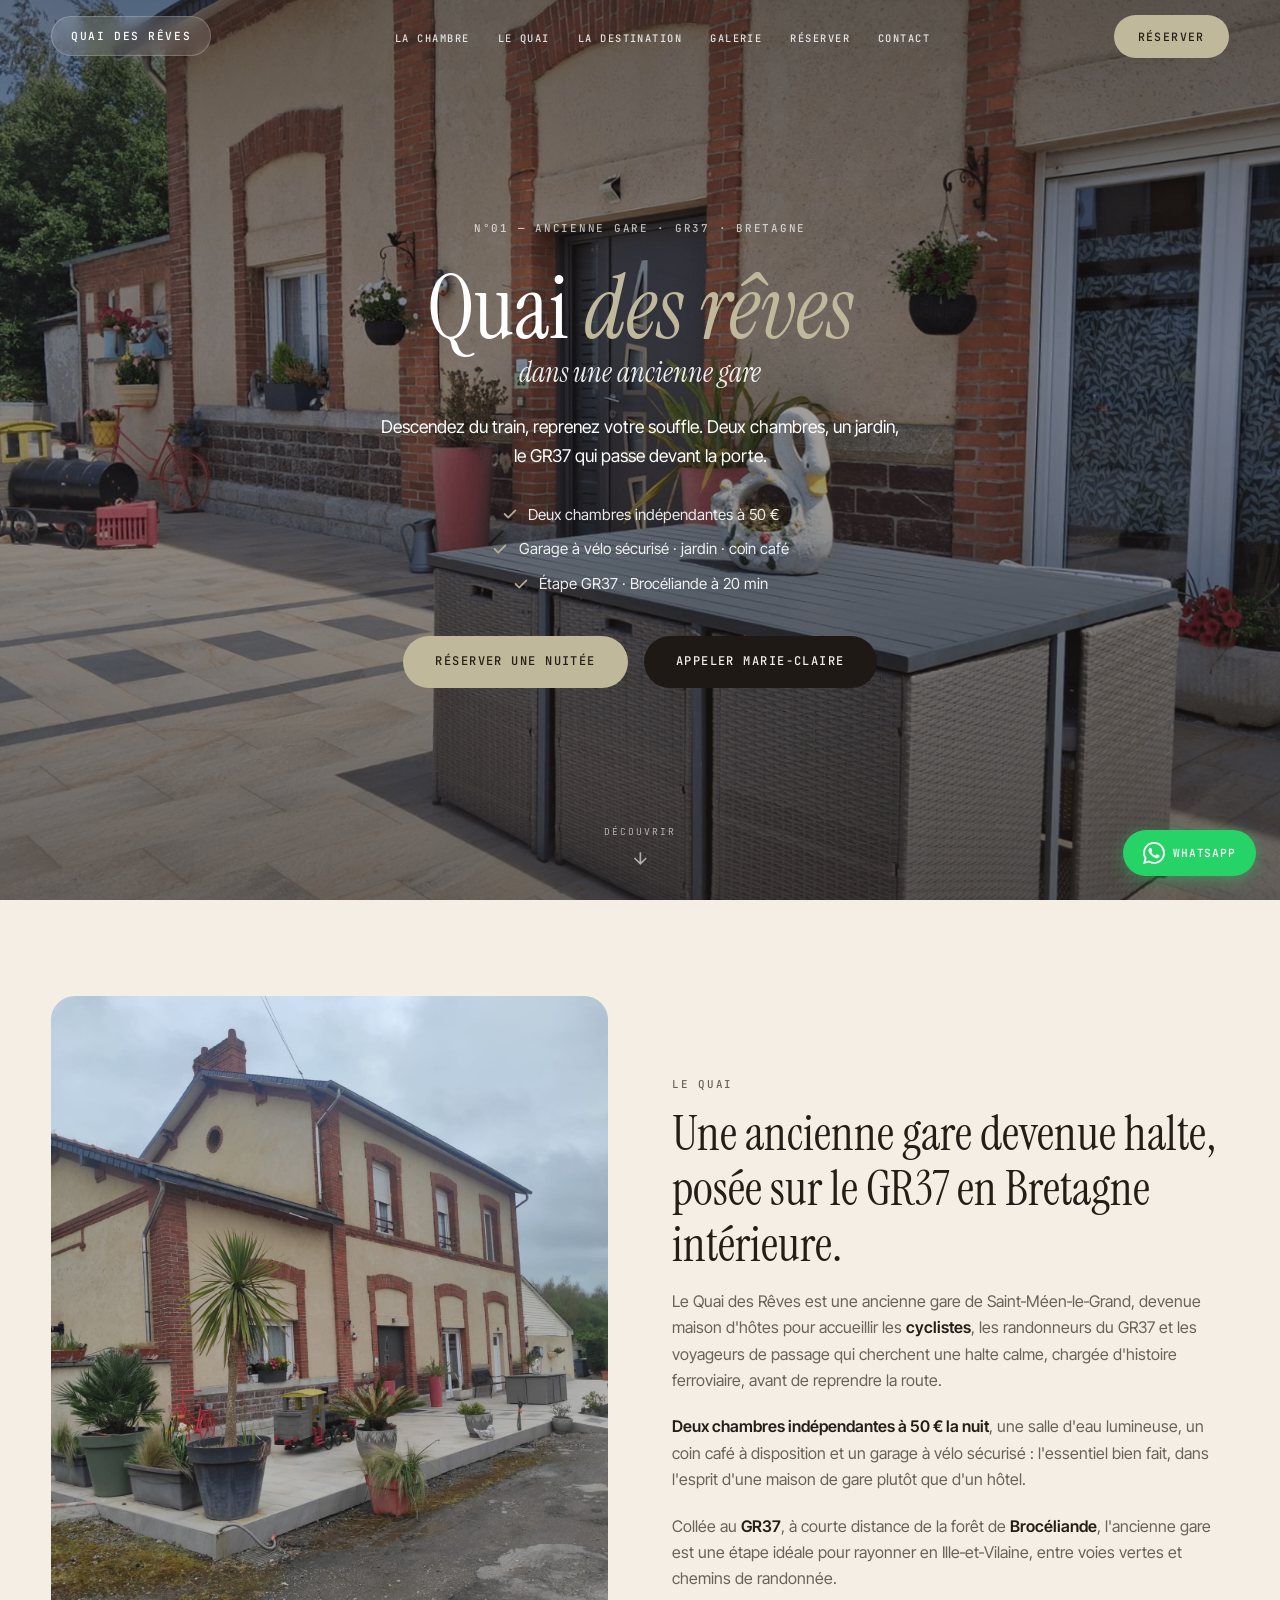
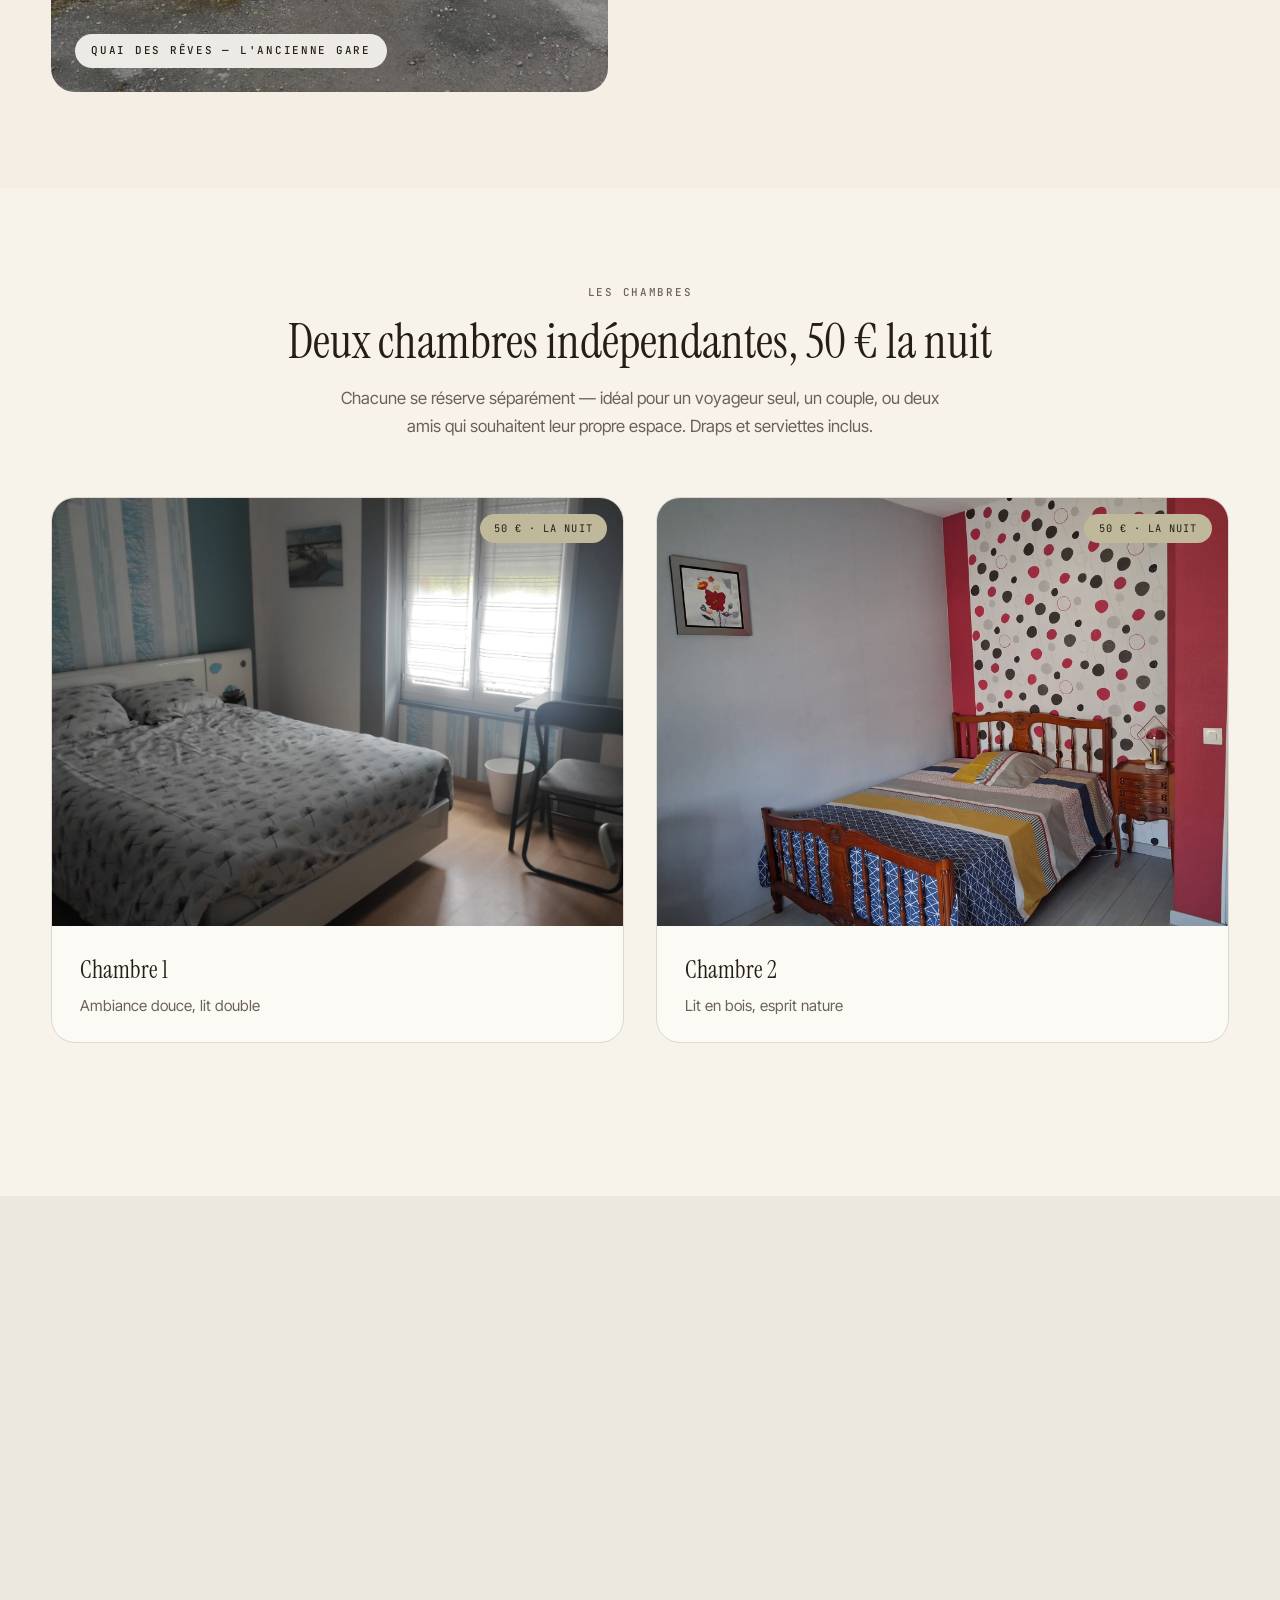
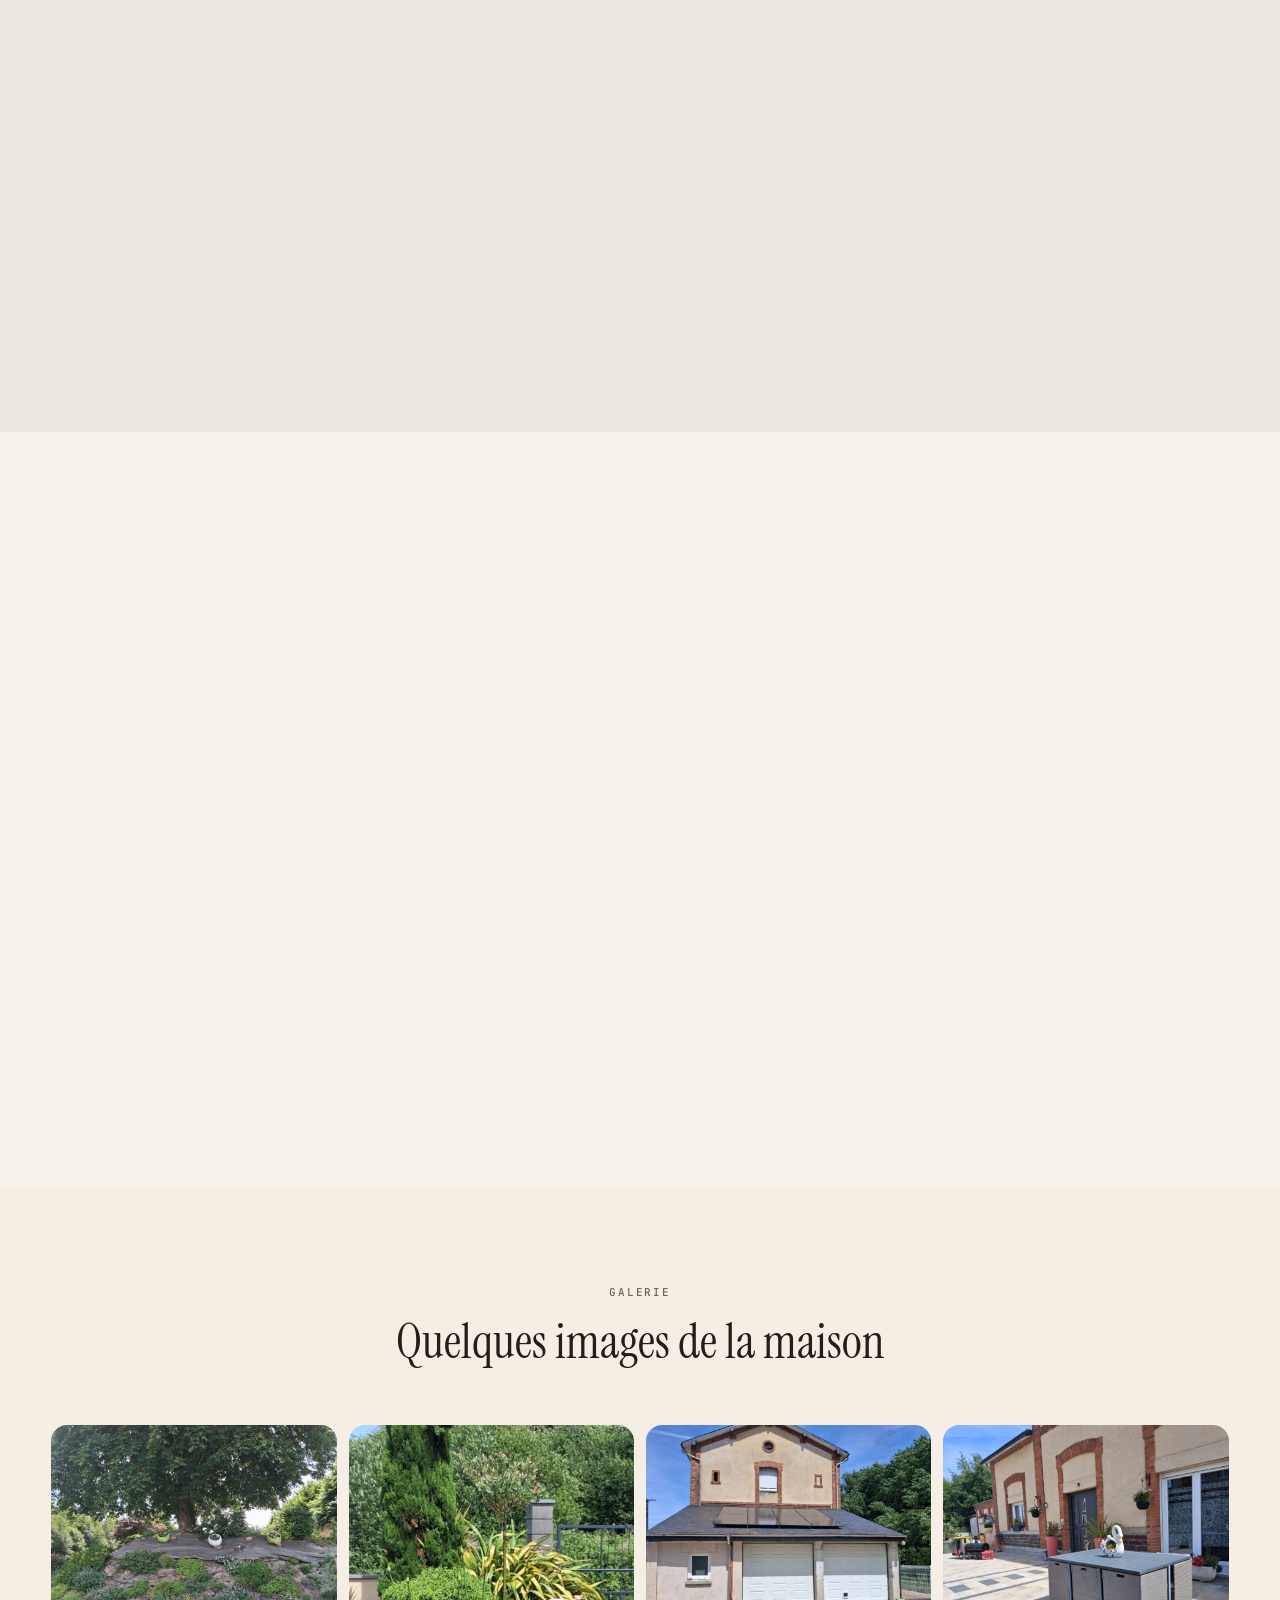
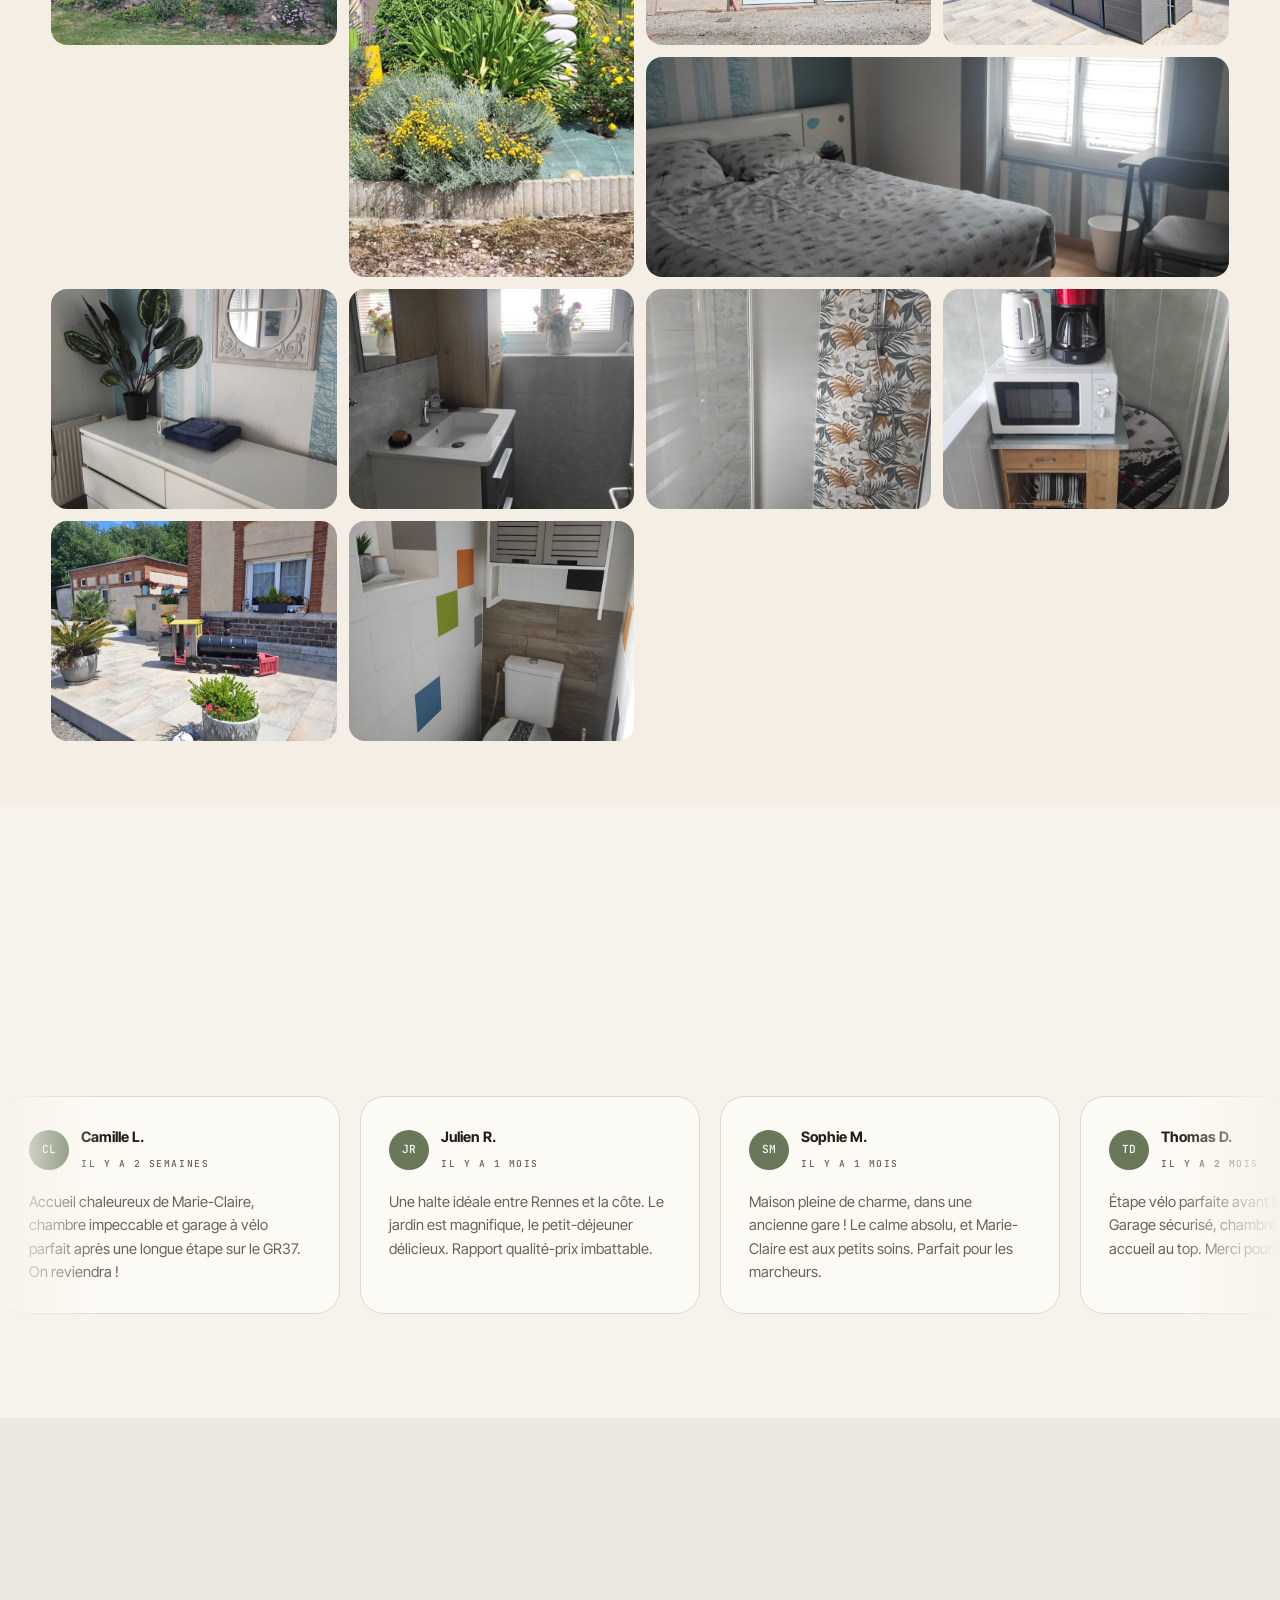
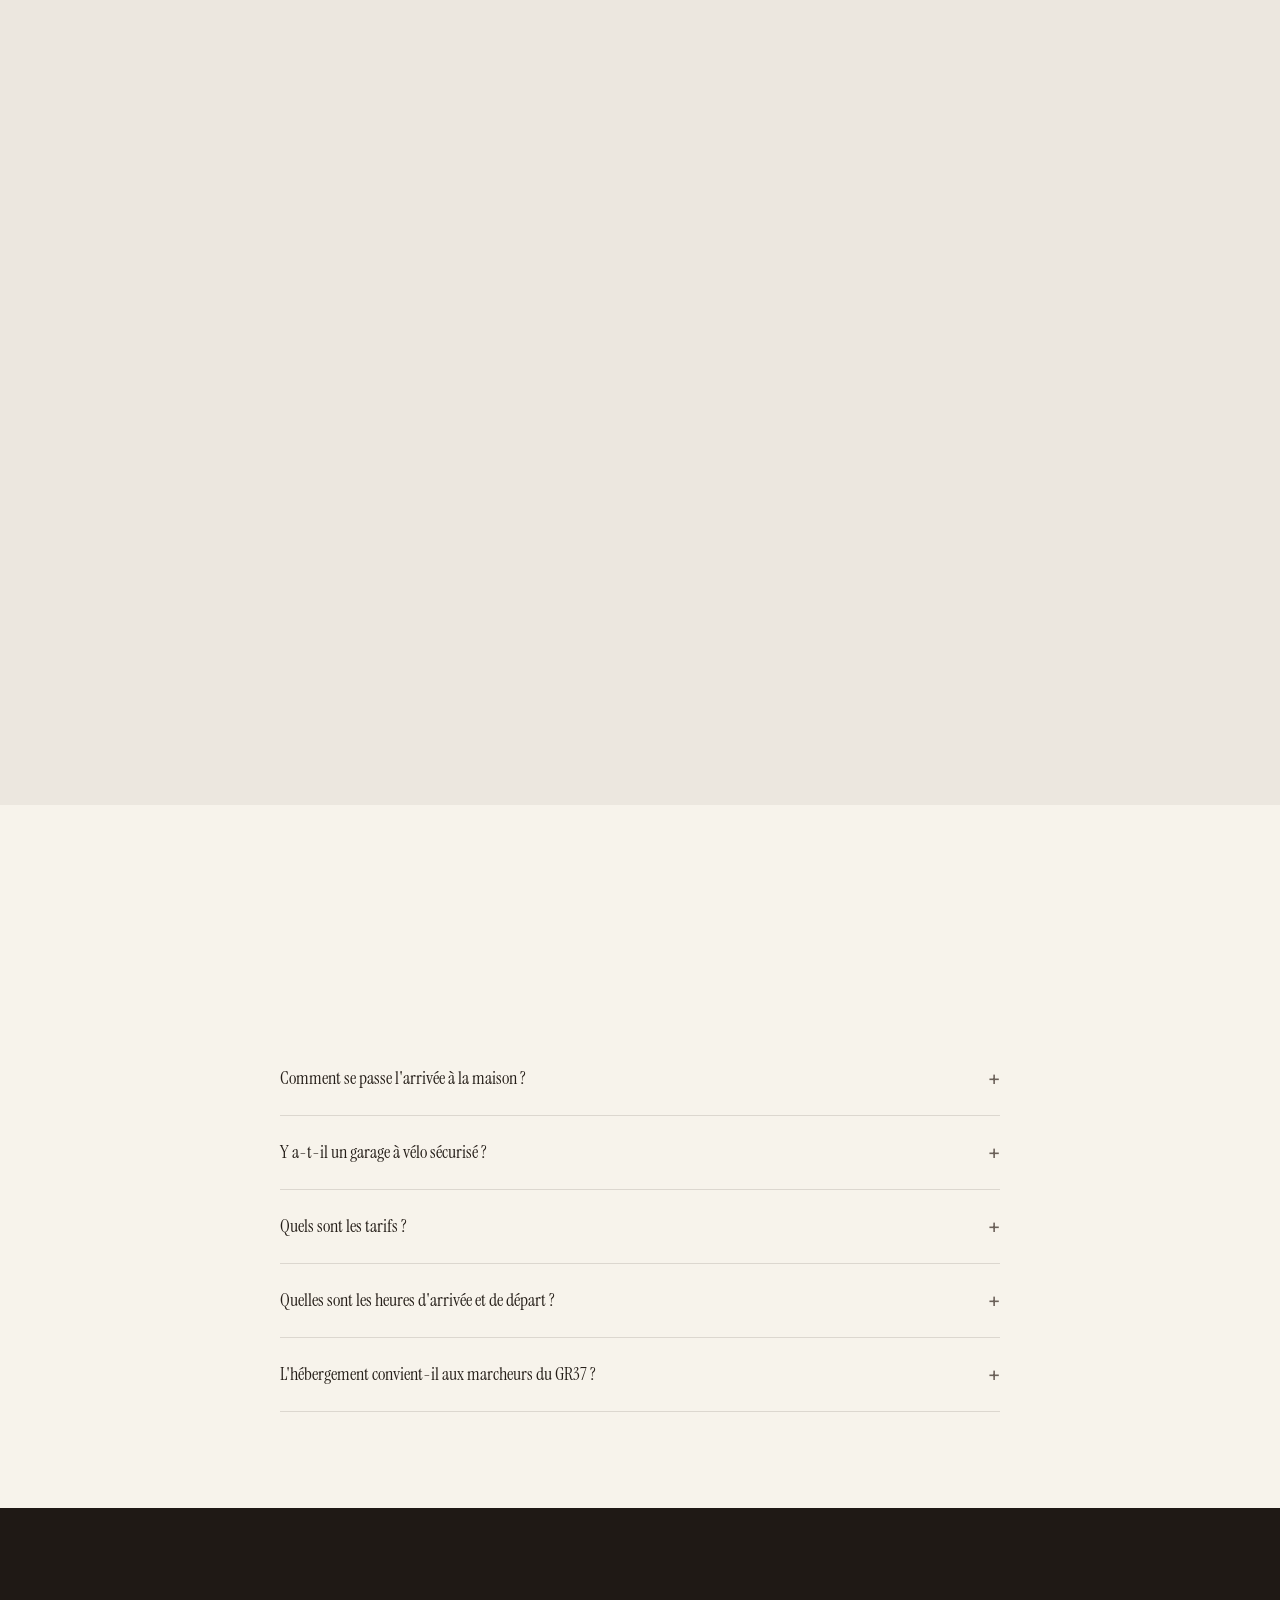
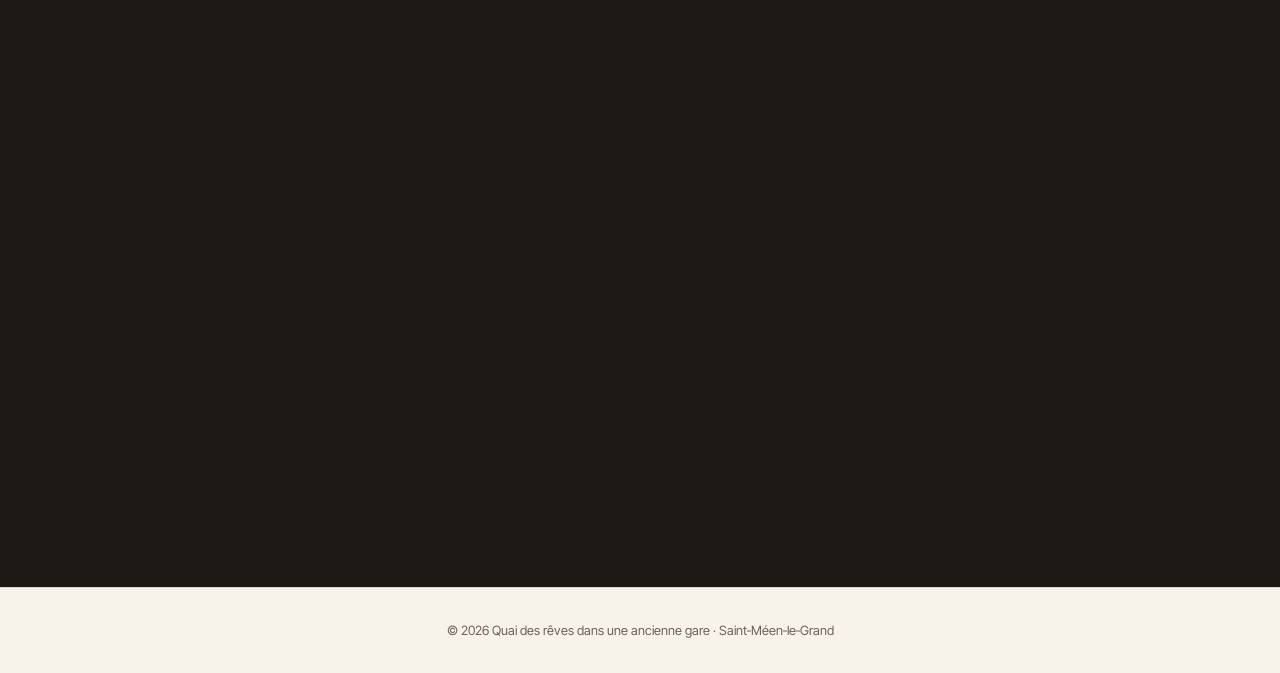
==== commit 90827a81: "Héberger les images en local dans le dépôt. Les 14 photos du site sont dans images/ et index.html po" ====
--- a/index.html
+++ b/index.html
@@ -12,6 +12,8 @@
 </head>
 <body>
 
+  <div class="scroll-progress" id="scrollProgress" aria-hidden="true"></div>
+
   <!-- Navigation -->
   <header class="header header--hero" id="header">
     <nav class="nav container">
@@ -34,8 +36,14 @@
   <!-- Hero -->
   <section class="hero" id="hero">
     <div class="hero__bg">
-      <img src="https://etape-velo-gr37.fr/assets/saint-meen-terrasse-straight-Ylvzm7lh.png" alt="Terrasse ensoleillée de la maison à Saint-Méen-le-Grand" loading="eager">
+      <img src="images/hero-terrasse.png" alt="Terrasse ensoleillée de la maison à Saint-Méen-le-Grand" loading="eager">
       <div class="hero__overlay"></div>
+      <div class="hero__grain" aria-hidden="true"></div>
+    </div>
+    <div class="hero__orbs" aria-hidden="true">
+      <span class="hero__orb hero__orb--1"></span>
+      <span class="hero__orb hero__orb--2"></span>
+      <span class="hero__orb hero__orb--3"></span>
     </div>
     <div class="hero__content container">
       <p class="hero__tag label-mono">N°01 — Ancienne gare · GR37 · Bretagne</p>
@@ -63,12 +71,12 @@
   <!-- Le Quai -->
   <section class="section section--quai" id="quai">
     <div class="container">
-      <div class="split reveal">
-        <div class="split__media">
-          <img src="https://etape-velo-gr37.fr/__l5e/assets-v1/0b0acbc1-4947-406e-8bf4-8895e961d7aa/saint-meen-exterieur.png" alt="Façade principale de la maison" loading="lazy">
+      <div class="split">
+        <div class="split__media reveal reveal--left tilt-card">
+          <img src="images/exterieur.png" alt="Façade principale de la maison" loading="lazy">
           <span class="split__badge label-mono">Quai des Rêves — l'ancienne gare</span>
         </div>
-        <div class="split__content">
+        <div class="split__content reveal reveal--right">
           <p class="section__label label-mono">Le Quai</p>
           <h2 class="section__title">Une ancienne gare devenue halte,<br>posée sur le GR37 en Bretagne intérieure.</h2>
           <div class="prose">
@@ -90,9 +98,9 @@
         <p class="section__intro">Chacune se réserve séparément — idéal pour un voyageur seul, un couple, ou deux amis qui souhaitent leur propre espace. Draps et serviettes inclus.</p>
       </div>
       <div class="rooms">
-        <article class="room-card reveal">
+        <article class="room-card reveal tilt-card">
           <div class="room-card__img">
-            <img src="https://etape-velo-gr37.fr/__l5e/assets-v1/fbcd2c98-a463-4ba8-95d4-fb864b083f40/saint-meen-chambre.png" alt="Chambre 1 — lit double, ambiance douce" loading="lazy">
+            <img src="images/chambre1.png" alt="Chambre 1 — lit double, ambiance douce" loading="lazy">
             <span class="room-card__price">50 € · la nuit</span>
           </div>
           <div class="room-card__body">
@@ -100,9 +108,9 @@
             <p>Ambiance douce, lit double</p>
           </div>
         </article>
-        <article class="room-card reveal reveal--delay">
+        <article class="room-card reveal reveal--delay tilt-card">
           <div class="room-card__img">
-            <img src="https://etape-velo-gr37.fr/__l5e/assets-v1/a9a5a748-8830-4421-b2a8-1faafb39607b/saint-meen-chambre2.png" alt="Chambre 2 — lit en bois, esprit nature" loading="lazy">
+            <img src="images/chambre2.png" alt="Chambre 2 — lit en bois, esprit nature" loading="lazy">
             <span class="room-card__price">50 € · la nuit</span>
           </div>
           <div class="room-card__body">
@@ -123,27 +131,27 @@
         <h2 class="section__title">La maison vous offre…</h2>
       </div>
       <div class="offres-grid">
-        <a href="#reserver" class="offre-card reveal">
+        <a href="#reserver" class="offre-card reveal tilt-card">
           <div class="offre-card__img">
-            <img src="https://etape-velo-gr37.fr/__l5e/assets-v1/2ad0f587-b2de-4bd7-ad3d-40000b9780be/saint-meen-terrasse.png" alt="Demande de réservation" loading="lazy">
+            <img src="images/terrasse.png" alt="Demande de réservation" loading="lazy">
           </div>
           <div class="offre-card__overlay">
             <span class="label-mono">Réserver</span>
             <h3>Demande de réservation</h3>
           </div>
         </a>
-        <a href="#chambres" class="offre-card reveal reveal--delay">
+        <a href="#chambres" class="offre-card reveal reveal--delay tilt-card">
           <div class="offre-card__img">
-            <img src="https://etape-velo-gr37.fr/__l5e/assets-v1/a9a5a748-8830-4421-b2a8-1faafb39607b/saint-meen-chambre2.png" alt="La chambre" loading="lazy">
+            <img src="images/chambre2.png" alt="La chambre" loading="lazy">
           </div>
           <div class="offre-card__overlay">
             <span class="label-mono">Se reposer</span>
             <h3>La chambre</h3>
           </div>
         </a>
-        <a href="#quai" class="offre-card reveal reveal--delay-2">
+        <a href="#quai" class="offre-card reveal reveal--delay-2 tilt-card">
           <div class="offre-card__img">
-            <img src="https://etape-velo-gr37.fr/__l5e/assets-v1/b7262fe7-ce52-4388-93f1-e06ac9b84d43/saint-meen-garage-solaire.png" alt="L'étape vélo" loading="lazy">
+            <img src="images/garage.png" alt="L'étape vélo" loading="lazy">
           </div>
           <div class="offre-card__overlay">
             <span class="label-mono">Les extras</span>
@@ -157,8 +165,8 @@
   <!-- Destination -->
   <section class="section section--destination" id="destination">
     <div class="container">
-      <div class="destination reveal">
-        <div class="destination__content">
+      <div class="destination">
+        <div class="destination__content reveal reveal--left">
           <p class="section__label label-mono">Situer la maison</p>
           <h2 class="section__title">Entre Brocéliande et les plages de la côte d'Émeraude</h2>
           <div class="prose">
@@ -173,7 +181,7 @@
             <span class="tag">Voies vertes</span>
           </div>
         </div>
-        <div class="destination__map">
+        <div class="destination__map reveal reveal--right tilt-card">
           <iframe title="Carte — Saint-Méen-le-Grand" src="https://www.openstreetmap.org/export/embed.html?bbox=-2.22%2C48.18%2C-2.16%2C48.21&layer=mapnik&marker=48.195%2C-2.19" loading="lazy" referrerpolicy="no-referrer-when-downgrade"></iframe>
         </div>
       </div>
@@ -188,39 +196,39 @@
         <h2 class="section__title">Quelques images de la maison</h2>
       </div>
     </div>
-    <div class="gallery reveal">
-      <button class="gallery__item" data-index="0">
-        <img src="https://etape-velo-gr37.fr/__l5e/assets-v1/675d8cac-8370-4a0d-90f7-5e23a2caaaaf/saint-meen-jardin-arbre.png" alt="Jardin arboré autour de la maison" loading="lazy">
-      </button>
-      <button class="gallery__item gallery__item--tall" data-index="1">
-        <img src="https://etape-velo-gr37.fr/__l5e/assets-v1/a441f441-5703-4f7d-ab40-7af5a46b71b6/saint-meen-jardin-fleurs.png" alt="Massif fleuri devant la maison" loading="lazy">
-      </button>
-      <button class="gallery__item" data-index="2">
-        <img src="https://etape-velo-gr37.fr/__l5e/assets-v1/b7262fe7-ce52-4388-93f1-e06ac9b84d43/saint-meen-garage-solaire.png" alt="Bâtiment annexe et garage de la propriété" loading="lazy">
-      </button>
-      <button class="gallery__item" data-index="3">
-        <img src="https://etape-velo-gr37.fr/__l5e/assets-v1/2ad0f587-b2de-4bd7-ad3d-40000b9780be/saint-meen-terrasse.png" alt="Terrasse extérieure devant la maison" loading="lazy">
-      </button>
-      <button class="gallery__item gallery__item--wide" data-index="4">
-        <img src="https://etape-velo-gr37.fr/__l5e/assets-v1/fbcd2c98-a463-4ba8-95d4-fb864b083f40/saint-meen-chambre.png" alt="Chambre lumineuse pour une étape reposante" loading="lazy">
-      </button>
-      <button class="gallery__item" data-index="5">
-        <img src="https://etape-velo-gr37.fr/__l5e/assets-v1/1c9a4d51-f19a-4ca7-a824-a3a95fa172dc/saint-meen-commode.png" alt="Commode et miroir de la chambre" loading="lazy">
-      </button>
-      <button class="gallery__item" data-index="6">
-        <img src="https://etape-velo-gr37.fr/__l5e/assets-v1/074c4844-c232-4583-80a2-c5e1e2a5f9f5/saint-meen-salle-deau.png" alt="Salle d'eau lumineuse" loading="lazy">
-      </button>
-      <button class="gallery__item" data-index="7">
-        <img src="https://etape-velo-gr37.fr/__l5e/assets-v1/ba7c3a67-efc1-4e4d-9518-b060e4e0019c/saint-meen-douche.png" alt="Douche de la salle d'eau" loading="lazy">
-      </button>
-      <button class="gallery__item" data-index="8">
-        <img src="https://etape-velo-gr37.fr/__l5e/assets-v1/fd26d8e5-9b76-46bc-b9e4-8a13f4165824/saint-meen-cafe.png" alt="Coin café à disposition" loading="lazy">
-      </button>
-      <button class="gallery__item" data-index="9">
-        <img src="https://etape-velo-gr37.fr/__l5e/assets-v1/b58a4658-e988-4d93-b7fd-235d052c7ca5/saint-meen-jardin.png" alt="Cour et entrée fleurie" loading="lazy">
-      </button>
-      <button class="gallery__item" data-index="10">
-        <img src="https://etape-velo-gr37.fr/__l5e/assets-v1/d89c5d96-79f3-4e75-99bc-6bfd46cb09ad/saint-meen-wc.png" alt="WC séparé" loading="lazy">
+    <div class="gallery reveal-stagger" id="gallery">
+      <button class="gallery__item reveal-scale" data-index="0">
+        <img src="images/jardin-arbre.png" alt="Jardin arboré autour de la maison" loading="lazy">
+      </button>
+      <button class="gallery__item gallery__item--tall reveal-scale" data-index="1">
+        <img src="images/jardin-fleurs.png" alt="Massif fleuri devant la maison" loading="lazy">
+      </button>
+      <button class="gallery__item reveal-scale" data-index="2">
+        <img src="images/garage.png" alt="Bâtiment annexe et garage de la propriété" loading="lazy">
+      </button>
+      <button class="gallery__item reveal-scale" data-index="3">
+        <img src="images/terrasse.png" alt="Terrasse extérieure devant la maison" loading="lazy">
+      </button>
+      <button class="gallery__item gallery__item--wide reveal-scale" data-index="4">
+        <img src="images/chambre1.png" alt="Chambre lumineuse pour une étape reposante" loading="lazy">
+      </button>
+      <button class="gallery__item reveal-scale" data-index="5">
+        <img src="images/commode.png" alt="Commode et miroir de la chambre" loading="lazy">
+      </button>
+      <button class="gallery__item reveal-scale" data-index="6">
+        <img src="images/salle-deau.png" alt="Salle d'eau lumineuse" loading="lazy">
+      </button>
+      <button class="gallery__item reveal-scale" data-index="7">
+        <img src="images/douche.png" alt="Douche de la salle d'eau" loading="lazy">
+      </button>
+      <button class="gallery__item reveal-scale" data-index="8">
+        <img src="images/cafe.png" alt="Coin café à disposition" loading="lazy">
+      </button>
+      <button class="gallery__item reveal-scale" data-index="9">
+        <img src="images/jardin.png" alt="Cour et entrée fleurie" loading="lazy">
+      </button>
+      <button class="gallery__item reveal-scale" data-index="10">
+        <img src="images/wc.png" alt="WC séparé" loading="lazy">
       </button>
     </div>
   </section>
@@ -231,9 +239,11 @@
       <div class="section__header reveal">
         <p class="section__label label-mono">Avis Google</p>
         <h2 class="section__title">Ce que disent nos voyageurs</h2>
-        <div class="rating">
-          <div class="rating__stars">★★★★★</div>
-          <span class="rating__score">5,0 · 8 avis</span>
+        <div class="rating reveal">
+          <div class="rating__stars" aria-hidden="true">
+            <span class="rating__star">★</span><span class="rating__star">★</span><span class="rating__star">★</span><span class="rating__star">★</span><span class="rating__star">★</span>
+          </div>
+          <span class="rating__score"><span class="rating__number" data-count="5">5</span>,0 · 8 avis</span>
         </div>
       </div>
     </div>
@@ -331,12 +341,12 @@
           <p class="section__label label-mono">Réserver</p>
           <h2 class="section__title">Demandez votre nuitée</h2>
           <p class="reserver__desc">Réservation directe auprès de Marie‑Claire. Vous recevez une réponse personnelle, sans intermédiaire, généralement dans la journée.</p>
-          <div class="price-box">
+          <div class="price-box shimmer-border">
             <span class="price-box__label label-mono">À partir de</span>
             <div class="price-box__amount">50 €<span>/ nuit</span></div>
             <span class="price-box__detail">par chambre, 1 à 2 personnes</span>
           </div>
-          <ul class="check-list">
+          <ul class="check-list reveal reveal-stagger">
             <li>Draps & serviettes inclus</li>
             <li>Garage à vélo sécurisé</li>
             <li>Arrivée autonome dès 16h</li>
@@ -403,7 +413,7 @@
         <p class="section__label label-mono">Foire aux questions</p>
         <h2 class="section__title">Tout savoir avant votre étape</h2>
       </div>
-      <div class="faq reveal">
+      <div class="faq reveal-stagger">
         <details class="faq__item">
           <summary>Comment se passe l'arrivée à la maison ?</summary>
           <p>L'arrivée est autonome à partir de 16h grâce à une boîte à clés. Vous récupérez votre clé à votre rythme, idéal après une longue étape vélo ou randonnée.</p>
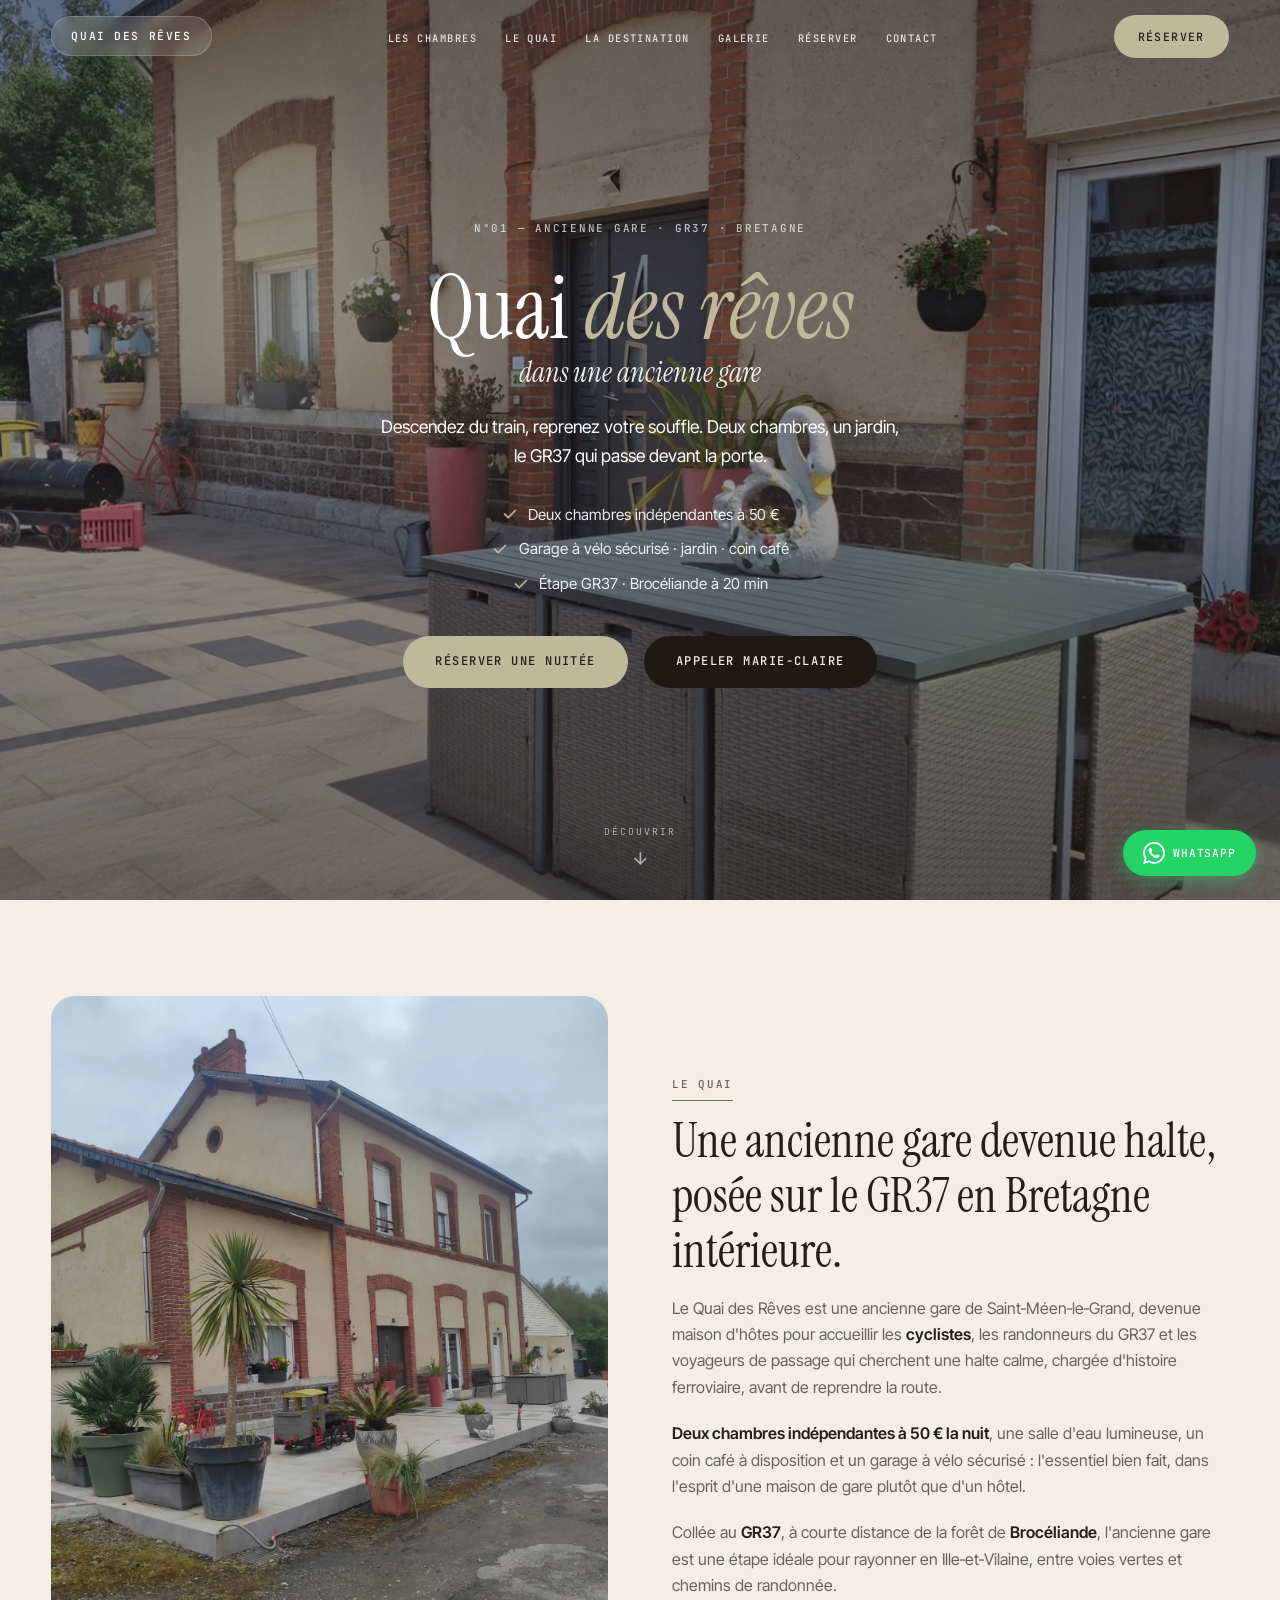
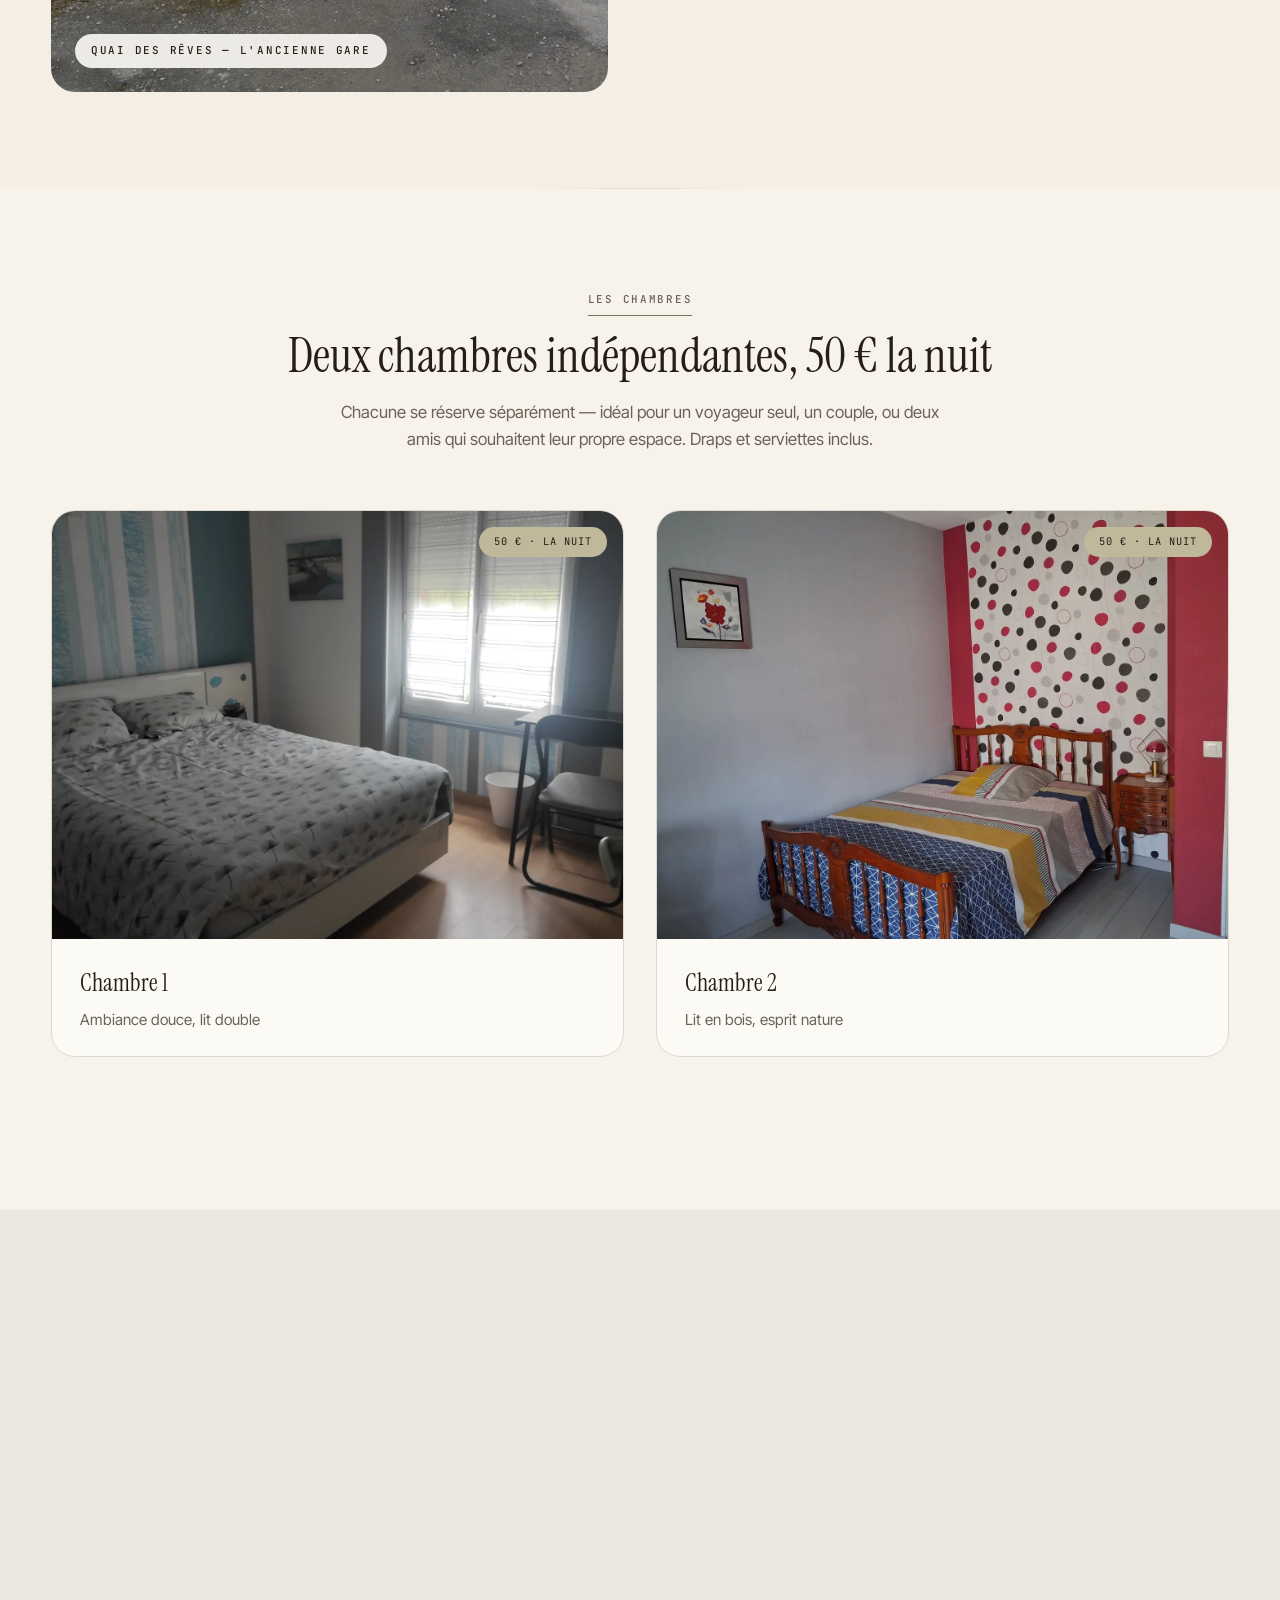
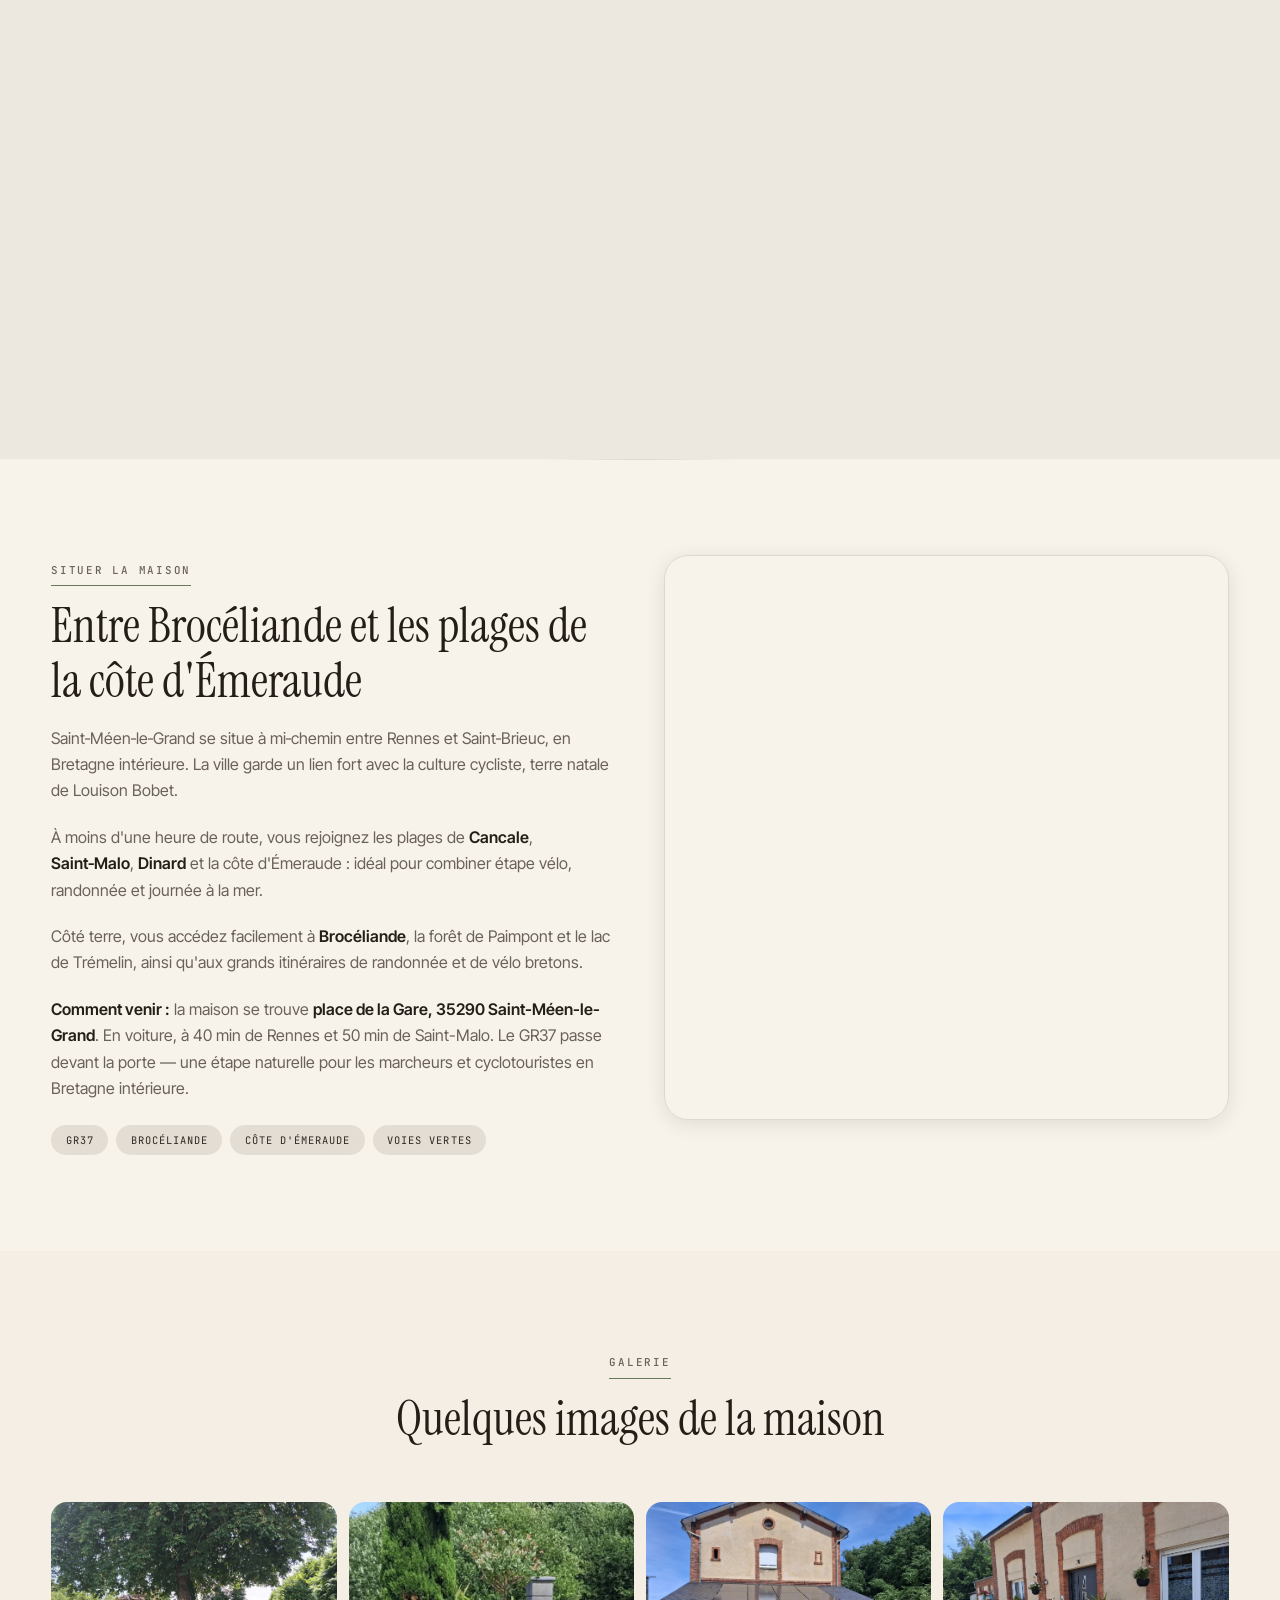
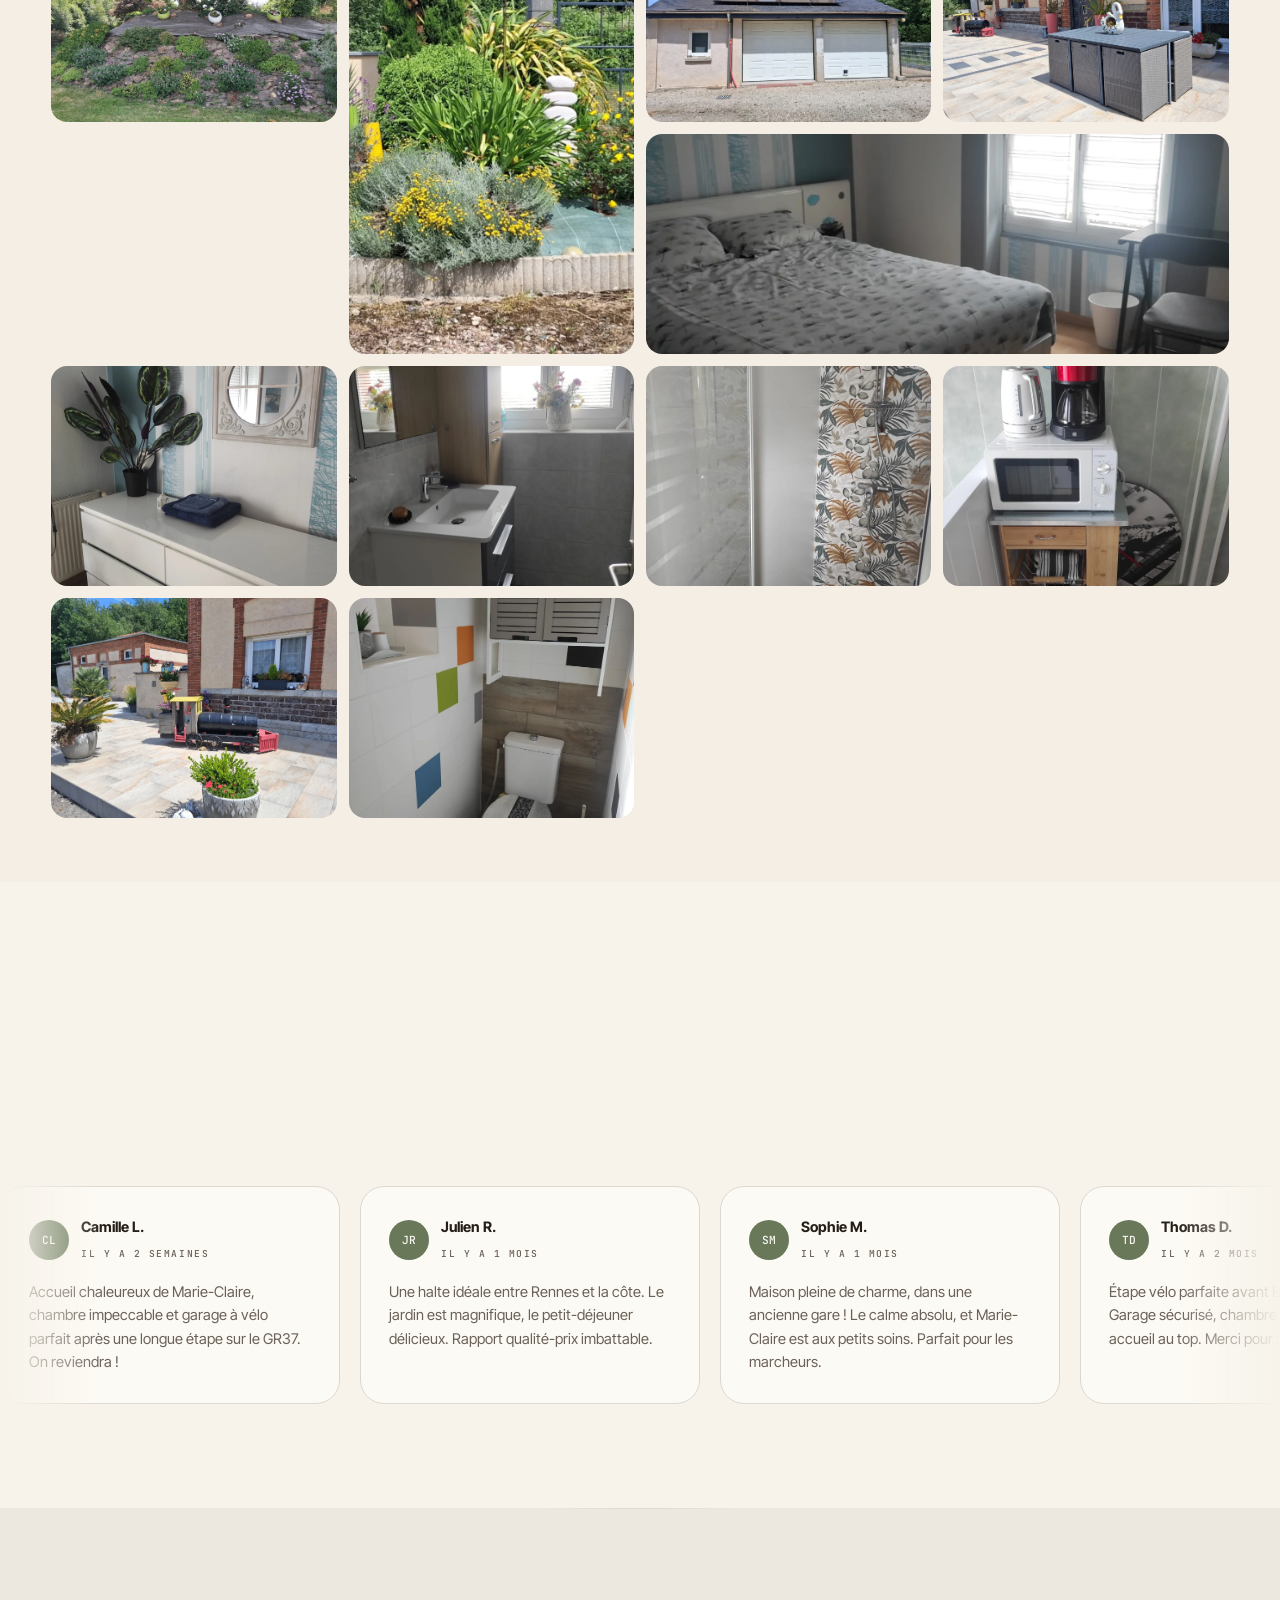
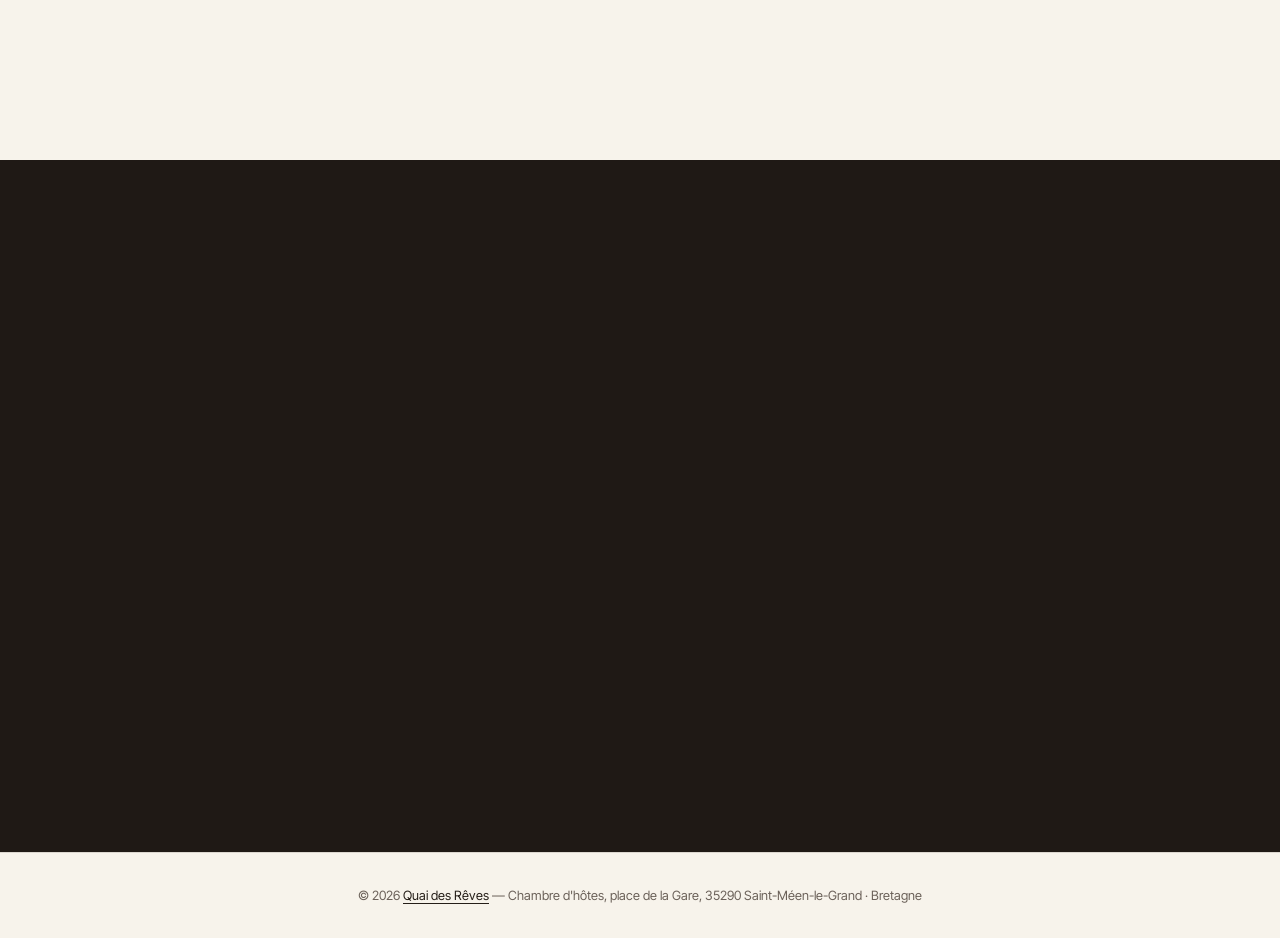
==== commit ae6f37c1: "Améliorer le référencement et les performances du site. Balises meta, Open Graph, JSON-LD, sitemap e" ====
--- a/index.html
+++ b/index.html
@@ -3,12 +3,164 @@
 <head>
   <meta charset="UTF-8">
   <meta name="viewport" content="width=device-width, initial-scale=1.0">
-  <meta name="description" content="Quai des Rêves — Ancienne gare devenue maison d'hôtes sur le GR37 à Saint-Méen-le-Grand. Deux chambres à 50 €, garage vélo sécurisé, étape idéale en Bretagne.">
-  <title>Quai des Rêves — Ancienne gare sur le GR37, Saint-Méen</title>
+  <title>Quai des Rêves — Chambre d'hôtes ancienne gare · GR37 · Saint-Méen-le-Grand</title>
+  <meta name="description" content="Chambre d'hôtes dans une ancienne gare à Saint-Méen-le-Grand (35). Deux chambres à 50 €, garage vélo sécurisé, étape GR37 et cyclotourisme vers Brocéliande. Réservation directe.">
+  <meta name="keywords" content="chambre d'hôtes Saint-Méen-le-Grand, hébergement GR37, étape vélo Bretagne, ancienne gare Brocéliande, cyclotourisme Ille-et-Vilaine">
+  <meta name="author" content="Quai des Rêves">
+  <meta name="robots" content="index, follow, max-image-preview:large">
+  <link rel="canonical" href="https://etape-velo-gr37.fr/">
+  <link rel="alternate" hreflang="fr" href="https://etape-velo-gr37.fr/">
+  <meta name="geo.region" content="FR-35">
+  <meta name="geo.placename" content="Saint-Méen-le-Grand">
+  <meta name="geo.position" content="48.1878;-2.1833">
+  <meta name="ICBM" content="48.1878, -2.1833">
+  <meta property="og:type" content="website">
+  <meta property="og:locale" content="fr_FR">
+  <meta property="og:site_name" content="Quai des Rêves">
+  <meta property="og:title" content="Quai des Rêves — Chambre d'hôtes sur le GR37, Saint-Méen-le-Grand">
+  <meta property="og:description" content="Ancienne gare devenue halte pour cyclistes et randonneurs. Deux chambres à 50 €, garage vélo, à deux pas de Brocéliande.">
+  <meta property="og:url" content="https://etape-velo-gr37.fr/">
+  <meta property="og:image" content="https://etape-velo-gr37.fr/images/og-image.jpg">
+  <meta property="og:image:width" content="1200">
+  <meta property="og:image:height" content="630">
+  <meta property="og:image:alt" content="Terrasse ensoleillée du Quai des Rêves, ancienne gare à Saint-Méen-le-Grand">
+  <meta name="twitter:card" content="summary_large_image">
+  <meta name="twitter:title" content="Quai des Rêves — Chambre d'hôtes GR37">
+  <meta name="twitter:description" content="Étape vélo et randonnée dans une ancienne gare bretonne. 50 €/nuit, garage vélo sécurisé.">
+  <meta name="twitter:image" content="https://etape-velo-gr37.fr/images/og-image.jpg">
+  <link rel="icon" href="/favicon.svg" type="image/svg+xml">
+  <link rel="manifest" href="/site.webmanifest">
+  <meta name="theme-color" content="#3d3027">
+  <link rel="sitemap" type="application/xml" href="/sitemap.xml">
+  <link rel="preload" as="image" href="/images/hero-terrasse.webp" type="image/webp">
   <link rel="preconnect" href="https://fonts.googleapis.com">
   <link rel="preconnect" href="https://fonts.gstatic.com" crossorigin>
   <link href="https://fonts.googleapis.com/css2?family=Instrument+Serif:ital@0;1&family=Inter+Tight:wght@300;400;500;600;700&family=JetBrains+Mono:wght@400;500&display=swap" rel="stylesheet">
   <link rel="stylesheet" href="css/styles.css">
+  <script type="application/ld+json">
+  {
+    "@context": "https://schema.org",
+    "@graph": [
+      {
+        "@type": "WebSite",
+        "@id": "https://etape-velo-gr37.fr/#website",
+        "url": "https://etape-velo-gr37.fr/",
+        "name": "Quai des Rêves",
+        "description": "Chambre d'hôtes dans une ancienne gare sur le GR37 à Saint-Méen-le-Grand, Bretagne.",
+        "inLanguage": "fr-FR"
+      },
+      {
+        "@type": "LodgingBusiness",
+        "@id": "https://etape-velo-gr37.fr/#lodging",
+        "name": "Quai des Rêves",
+        "alternateName": "Quai des rêves dans une ancienne gare",
+        "description": "Ancienne gare de Saint-Méen-le-Grand transformée en chambre d'hôtes pour cyclistes, randonneurs du GR37 et voyageurs. Deux chambres à 50 €, garage vélo sécurisé, proche de Brocéliande.",
+        "url": "https://etape-velo-gr37.fr/",
+        "image": [
+          "https://etape-velo-gr37.fr/images/og-image.jpg",
+          "https://etape-velo-gr37.fr/images/exterieur.png",
+          "https://etape-velo-gr37.fr/images/chambre1.png"
+        ],
+        "telephone": "+33688013729",
+        "email": "marieclairepaul57@gmail.com",
+        "priceRange": "€",
+        "currenciesAccepted": "EUR",
+        "paymentAccepted": "Cash",
+        "checkinTime": "16:00",
+        "checkoutTime": "10:00",
+        "address": {
+          "@type": "PostalAddress",
+          "streetAddress": "Place de la Gare",
+          "addressLocality": "Saint-Méen-le-Grand",
+          "postalCode": "35290",
+          "addressRegion": "Bretagne",
+          "addressCountry": "FR"
+        },
+        "geo": {
+          "@type": "GeoCoordinates",
+          "latitude": 48.1878,
+          "longitude": -2.1833
+        },
+        "aggregateRating": {
+          "@type": "AggregateRating",
+          "ratingValue": "5",
+          "bestRating": "5",
+          "ratingCount": "8",
+          "reviewCount": "8"
+        },
+        "amenityFeature": [
+          { "@type": "LocationFeatureSpecification", "name": "Garage à vélo sécurisé", "value": true },
+          { "@type": "LocationFeatureSpecification", "name": "Jardin", "value": true },
+          { "@type": "LocationFeatureSpecification", "name": "Petit-déjeuner en option", "value": true },
+          { "@type": "LocationFeatureSpecification", "name": "Arrivée autonome", "value": true }
+        ],
+        "knowsAbout": ["GR37", "cyclotourisme", "randonnée", "Brocéliande", "voies vertes"]
+      },
+      {
+        "@type": "FAQPage",
+        "@id": "https://etape-velo-gr37.fr/#faq",
+        "mainEntity": [
+          {
+            "@type": "Question",
+            "name": "Comment se passe l'arrivée à la maison ?",
+            "acceptedAnswer": {
+              "@type": "Answer",
+              "text": "L'arrivée est autonome à partir de 16h grâce à une boîte à clés. Vous récupérez votre clé à votre rythme, idéal après une longue étape vélo ou randonnée."
+            }
+          },
+          {
+            "@type": "Question",
+            "name": "Y a-t-il un garage à vélo sécurisé ?",
+            "acceptedAnswer": {
+              "@type": "Answer",
+              "text": "Oui, un garage fermé et sécurisé est mis à disposition gratuitement pour ranger vos vélos en toute tranquillité."
+            }
+          },
+          {
+            "@type": "Question",
+            "name": "Quels sont les tarifs ?",
+            "acceptedAnswer": {
+              "@type": "Answer",
+              "text": "Deux chambres indépendantes à 50 € la nuit, draps et serviettes inclus. Petit-déjeuner en option à 7,50 € par personne."
+            }
+          },
+          {
+            "@type": "Question",
+            "name": "Quelles sont les heures d'arrivée et de départ ?",
+            "acceptedAnswer": {
+              "@type": "Answer",
+              "text": "Arrivée à partir de 16h en autonomie. Départ au plus tard à 10h."
+            }
+          },
+          {
+            "@type": "Question",
+            "name": "L'hébergement convient-il aux marcheurs du GR37 ?",
+            "acceptedAnswer": {
+              "@type": "Answer",
+              "text": "Oui, la maison est une étape idéale sur le GR37 et pour les boucles vélo de Bretagne intérieure, à proximité de Brocéliande."
+            }
+          },
+          {
+            "@type": "Question",
+            "name": "Y a-t-il un parking ?",
+            "acceptedAnswer": {
+              "@type": "Answer",
+              "text": "Oui, un grand parking sécurisé avec portail est disponible sur place, pratique pour les voyageurs en voiture ou en vélo."
+            }
+          },
+          {
+            "@type": "Question",
+            "name": "Les animaux sont-ils acceptés ?",
+            "acceptedAnswer": {
+              "@type": "Answer",
+              "text": "Merci de contacter Marie-Claire avant la réservation pour connaître les conditions d'accueil des animaux."
+            }
+          }
+        ]
+      }
+    ]
+  }
+  </script>
 </head>
 <body>
 
@@ -22,7 +174,7 @@
         <span></span><span></span><span></span>
       </button>
       <ul class="nav__links" id="navLinks">
-        <li><a href="#chambres">La chambre</a></li>
+        <li><a href="#chambres">Les chambres</a></li>
         <li><a href="#quai">Le Quai</a></li>
         <li><a href="#destination">La destination</a></li>
         <li><a href="#galerie">Galerie</a></li>
@@ -36,7 +188,7 @@
   <!-- Hero -->
   <section class="hero" id="hero">
     <div class="hero__bg">
-      <img src="images/hero-terrasse.png" alt="Terrasse ensoleillée de la maison à Saint-Méen-le-Grand" loading="eager">
+      <picture><source srcset="images/hero-terrasse.webp" type="image/webp"><img src="images/hero-terrasse.png" alt="Terrasse ensoleillée de la maison à Saint-Méen-le-Grand" loading="eager" fetchpriority="high"></picture>
       <div class="hero__overlay"></div>
       <div class="hero__grain" aria-hidden="true"></div>
     </div>
@@ -73,7 +225,7 @@
     <div class="container">
       <div class="split">
         <div class="split__media reveal reveal--left tilt-card">
-          <img src="images/exterieur.png" alt="Façade principale de la maison" loading="lazy">
+          <picture><source srcset="images/exterieur.webp" type="image/webp"><img src="images/exterieur.png" alt="Façade principale de la maison" loading="lazy"></picture>
           <span class="split__badge label-mono">Quai des Rêves — l'ancienne gare</span>
         </div>
         <div class="split__content reveal reveal--right">
@@ -100,7 +252,7 @@
       <div class="rooms">
         <article class="room-card reveal tilt-card">
           <div class="room-card__img">
-            <img src="images/chambre1.png" alt="Chambre 1 — lit double, ambiance douce" loading="lazy">
+            <picture><source srcset="images/chambre1.webp" type="image/webp"><img src="images/chambre1.png" alt="Chambre 1 — lit double, ambiance douce" loading="lazy"></picture>
             <span class="room-card__price">50 € · la nuit</span>
           </div>
           <div class="room-card__body">
@@ -110,7 +262,7 @@
         </article>
         <article class="room-card reveal reveal--delay tilt-card">
           <div class="room-card__img">
-            <img src="images/chambre2.png" alt="Chambre 2 — lit en bois, esprit nature" loading="lazy">
+            <picture><source srcset="images/chambre2.webp" type="image/webp"><img src="images/chambre2.png" alt="Chambre 2 — lit en bois, esprit nature" loading="lazy"></picture>
             <span class="room-card__price">50 € · la nuit</span>
           </div>
           <div class="room-card__body">
@@ -133,7 +285,7 @@
       <div class="offres-grid">
         <a href="#reserver" class="offre-card reveal tilt-card">
           <div class="offre-card__img">
-            <img src="images/terrasse.png" alt="Demande de réservation" loading="lazy">
+            <picture><source srcset="images/terrasse.webp" type="image/webp"><img src="images/terrasse.png" alt="Demande de réservation" loading="lazy"></picture>
           </div>
           <div class="offre-card__overlay">
             <span class="label-mono">Réserver</span>
@@ -142,7 +294,7 @@
         </a>
         <a href="#chambres" class="offre-card reveal reveal--delay tilt-card">
           <div class="offre-card__img">
-            <img src="images/chambre2.png" alt="La chambre" loading="lazy">
+            <picture><source srcset="images/chambre2.webp" type="image/webp"><img src="images/chambre2.png" alt="La chambre" loading="lazy"></picture>
           </div>
           <div class="offre-card__overlay">
             <span class="label-mono">Se reposer</span>
@@ -151,7 +303,7 @@
         </a>
         <a href="#quai" class="offre-card reveal reveal--delay-2 tilt-card">
           <div class="offre-card__img">
-            <img src="images/garage.png" alt="L'étape vélo" loading="lazy">
+            <picture><source srcset="images/garage.webp" type="image/webp"><img src="images/garage.png" alt="L'étape vélo" loading="lazy"></picture>
           </div>
           <div class="offre-card__overlay">
             <span class="label-mono">Les extras</span>
@@ -173,6 +325,7 @@
             <p>Saint‑Méen‑le‑Grand se situe à mi‑chemin entre Rennes et Saint‑Brieuc, en Bretagne intérieure. La ville garde un lien fort avec la culture cycliste, terre natale de Louison Bobet.</p>
             <p>À moins d'une heure de route, vous rejoignez les plages de <strong>Cancale</strong>, <strong>Saint‑Malo</strong>, <strong>Dinard</strong> et la côte d'Émeraude : idéal pour combiner étape vélo, randonnée et journée à la mer.</p>
             <p>Côté terre, vous accédez facilement à <strong>Brocéliande</strong>, la forêt de Paimpont et le lac de Trémelin, ainsi qu'aux grands itinéraires de randonnée et de vélo bretons.</p>
+            <p><strong>Comment venir :</strong> la maison se trouve <strong>place de la Gare, 35290 Saint-Méen-le-Grand</strong>. En voiture, à 40 min de Rennes et 50 min de Saint-Malo. Le GR37 passe devant la porte — une étape naturelle pour les marcheurs et cyclotouristes en Bretagne intérieure.</p>
           </div>
           <div class="destination__tags">
             <span class="tag">GR37</span>
@@ -198,37 +351,37 @@
     </div>
     <div class="gallery reveal-stagger" id="gallery">
       <button class="gallery__item reveal-scale" data-index="0">
-        <img src="images/jardin-arbre.png" alt="Jardin arboré autour de la maison" loading="lazy">
+        <picture><source srcset="images/jardin-arbre.webp" type="image/webp"><img src="images/jardin-arbre.png" alt="Jardin arboré autour de la maison" loading="lazy"></picture>
       </button>
       <button class="gallery__item gallery__item--tall reveal-scale" data-index="1">
-        <img src="images/jardin-fleurs.png" alt="Massif fleuri devant la maison" loading="lazy">
+        <picture><source srcset="images/jardin-fleurs.webp" type="image/webp"><img src="images/jardin-fleurs.png" alt="Massif fleuri devant la maison" loading="lazy"></picture>
       </button>
       <button class="gallery__item reveal-scale" data-index="2">
-        <img src="images/garage.png" alt="Bâtiment annexe et garage de la propriété" loading="lazy">
+        <picture><source srcset="images/garage.webp" type="image/webp"><img src="images/garage.png" alt="Bâtiment annexe et garage de la propriété" loading="lazy"></picture>
       </button>
       <button class="gallery__item reveal-scale" data-index="3">
-        <img src="images/terrasse.png" alt="Terrasse extérieure devant la maison" loading="lazy">
+        <picture><source srcset="images/terrasse.webp" type="image/webp"><img src="images/terrasse.png" alt="Terrasse extérieure devant la maison" loading="lazy"></picture>
       </button>
       <button class="gallery__item gallery__item--wide reveal-scale" data-index="4">
-        <img src="images/chambre1.png" alt="Chambre lumineuse pour une étape reposante" loading="lazy">
+        <picture><source srcset="images/chambre1.webp" type="image/webp"><img src="images/chambre1.png" alt="Chambre lumineuse pour une étape reposante" loading="lazy"></picture>
       </button>
       <button class="gallery__item reveal-scale" data-index="5">
-        <img src="images/commode.png" alt="Commode et miroir de la chambre" loading="lazy">
+        <picture><source srcset="images/commode.webp" type="image/webp"><img src="images/commode.png" alt="Commode et miroir de la chambre" loading="lazy"></picture>
       </button>
       <button class="gallery__item reveal-scale" data-index="6">
-        <img src="images/salle-deau.png" alt="Salle d'eau lumineuse" loading="lazy">
+        <picture><source srcset="images/salle-deau.webp" type="image/webp"><img src="images/salle-deau.png" alt="Salle d'eau lumineuse" loading="lazy"></picture>
       </button>
       <button class="gallery__item reveal-scale" data-index="7">
-        <img src="images/douche.png" alt="Douche de la salle d'eau" loading="lazy">
+        <picture><source srcset="images/douche.webp" type="image/webp"><img src="images/douche.png" alt="Douche de la salle d'eau" loading="lazy"></picture>
       </button>
       <button class="gallery__item reveal-scale" data-index="8">
-        <img src="images/cafe.png" alt="Coin café à disposition" loading="lazy">
+        <picture><source srcset="images/cafe.webp" type="image/webp"><img src="images/cafe.png" alt="Coin café à disposition" loading="lazy"></picture>
       </button>
       <button class="gallery__item reveal-scale" data-index="9">
-        <img src="images/jardin.png" alt="Cour et entrée fleurie" loading="lazy">
+        <picture><source srcset="images/jardin.webp" type="image/webp"><img src="images/jardin.png" alt="Cour et entrée fleurie" loading="lazy"></picture>
       </button>
       <button class="gallery__item reveal-scale" data-index="10">
-        <img src="images/wc.png" alt="WC séparé" loading="lazy">
+        <picture><source srcset="images/wc.webp" type="image/webp"><img src="images/wc.png" alt="WC séparé" loading="lazy"></picture>
       </button>
     </div>
   </section>
@@ -434,6 +587,14 @@
           <summary>L'hébergement convient-il aux marcheurs du GR37 ?</summary>
           <p>Oui, la maison est une étape idéale sur le GR37 et pour les boucles vélo de Bretagne intérieure, à proximité de Brocéliande.</p>
         </details>
+        <details class="faq__item">
+          <summary>Y a-t-il un parking sur place ?</summary>
+          <p>Oui, un grand parking sécurisé avec portail est disponible sur la propriété, pratique pour les voyageurs en voiture comme en vélo.</p>
+        </details>
+        <details class="faq__item">
+          <summary>Les animaux sont-ils acceptés ?</summary>
+          <p>Merci de contacter Marie-Claire avant la réservation pour connaître les conditions d'accueil des animaux.</p>
+        </details>
       </div>
     </div>
   </section>
@@ -454,10 +615,10 @@
             <svg viewBox="0 0 24 24" fill="none" stroke="currentColor" stroke-width="2"><path d="M4 4h16c1.1 0 2 .9 2 2v12c0 1.1-.9 2-2 2H4c-1.1 0-2-.9-2-2V6c0-1.1.9-2 2-2z"/><polyline points="22,6 12,13 2,6"/></svg>
             marieclairepaul57@gmail.com
           </a>
-          <span class="cta__link cta__link--static">
+          <a href="https://www.google.com/maps/search/?api=1&amp;query=Place+de+la+Gare,+35290+Saint-Méen-le-Grand" class="cta__link" target="_blank" rel="noopener">
             <svg viewBox="0 0 24 24" fill="none" stroke="currentColor" stroke-width="2"><path d="M21 10c0 7-9 13-9 13s-9-6-9-13a9 9 0 0118 0z"/><circle cx="12" cy="10" r="3"/></svg>
-            Saint‑Méen‑le‑Grand, Bretagne
-          </span>
+            Place de la Gare, 35290 Saint-Méen-le-Grand
+          </a>
         </div>
         <a href="#reserver" class="btn btn--highlight btn--lg">Réserver une nuitée</a>
       </div>
@@ -467,7 +628,7 @@
   <!-- Footer -->
   <footer class="footer">
     <div class="container">
-      <p>© 2026 Quai des rêves dans une ancienne gare · Saint‑Méen‑le‑Grand</p>
+      <p>© 2026 <a href="https://etape-velo-gr37.fr/">Quai des Rêves</a> — Chambre d'hôtes, place de la Gare, 35290 Saint-Méen-le-Grand · Bretagne</p>
     </div>
   </footer>
 
--- a/css/styles.css
+++ b/css/styles.css
@@ -40,6 +40,7 @@
   --shadow-sm: 0 1px 3px rgba(31, 25, 21, 0.08);
   --shadow-md: 0 4px 20px rgba(31, 25, 21, 0.1);
   --shadow-lg: 0 12px 40px rgba(31, 25, 21, 0.15);
+  --shadow-glow: 0 0 40px rgba(191, 184, 155, 0.25);
 }
 
 *, *::before, *::after {
@@ -110,8 +111,23 @@
   font-weight: 500;
   letter-spacing: 0.12em;
   text-transform: uppercase;
-  transition: transform 0.2s var(--ease), box-shadow 0.2s var(--ease), background 0.2s var(--ease);
+  position: relative;
+  overflow: hidden;
+  transition: transform 0.25s var(--ease-out), box-shadow 0.25s var(--ease-out), background 0.25s var(--ease);
   white-space: nowrap;
+}
+
+.btn::after {
+  content: '';
+  position: absolute;
+  inset: 0;
+  background: linear-gradient(105deg, transparent 40%, rgba(255,255,255,0.2) 50%, transparent 60%);
+  transform: translateX(-120%);
+  transition: transform 0.6s var(--ease-out);
+}
+
+.btn:hover::after {
+  transform: translateX(120%);
 }
 
 .btn:hover {
@@ -212,8 +228,17 @@
   letter-spacing: 0.14em;
   text-transform: uppercase;
   opacity: 0.85;
-  transition: opacity 0.2s;
+  transition: opacity 0.2s, color 0.2s;
   position: relative;
+}
+
+.nav__links a.is-active {
+  opacity: 1;
+  color: var(--accent);
+}
+
+.header--hero .nav__links a.is-active {
+  color: var(--highlight);
 }
 
 .nav__links a::after {
@@ -418,7 +443,22 @@
 .section--faq { background: var(--background); }
 .section--cta { background: var(--earth); color: var(--earth-foreground); padding: 7rem 0; }
 
-.section__label { margin-bottom: 0.75rem; }
+.section__label { margin-bottom: 0.75rem; position: relative; display: inline-block; }
+
+.section__label::after {
+  content: '';
+  display: block;
+  width: 0;
+  height: 1px;
+  background: var(--accent);
+  margin-top: 0.35rem;
+  transition: width 0.8s var(--ease-out);
+}
+
+.reveal.visible .section__label::after,
+.section__header.visible .section__label::after {
+  width: 100%;
+}
 .section--cta .section__label { color: rgba(245, 241, 233, 0.5); }
 
 .section__title {
@@ -445,19 +485,62 @@
 }
 
 /* ---- Reveal animations ---- */
+.reveal,
+.reveal-scale {
+  opacity: 0;
+  transition: opacity 0.8s var(--ease-out), transform 0.8s var(--ease-out), filter 0.8s var(--ease-out);
+}
+
 .reveal {
+  transform: translateY(40px);
+}
+
+.reveal--left { transform: translateX(-48px); }
+.reveal--right { transform: translateX(48px); }
+.reveal-scale { transform: scale(0.92); }
+
+.reveal.visible,
+.reveal-scale.visible {
+  opacity: 1;
+  transform: translate(0) scale(1);
+  filter: blur(0);
+}
+
+.reveal--delay { transition-delay: 0.12s; }
+.reveal--delay-2 { transition-delay: 0.24s; }
+
+.reveal-stagger > * {
   opacity: 0;
-  transform: translateY(32px);
-  transition: opacity 0.7s var(--ease-out), transform 0.7s var(--ease-out);
-}
-
-.reveal.visible {
+  transform: translateY(24px);
+  transition: opacity 0.6s var(--ease-out), transform 0.6s var(--ease-out);
+}
+
+.reveal-stagger.visible > *:nth-child(1) { transition-delay: 0.05s; }
+.reveal-stagger.visible > *:nth-child(2) { transition-delay: 0.1s; }
+.reveal-stagger.visible > *:nth-child(3) { transition-delay: 0.15s; }
+.reveal-stagger.visible > *:nth-child(4) { transition-delay: 0.2s; }
+.reveal-stagger.visible > *:nth-child(5) { transition-delay: 0.25s; }
+.reveal-stagger.visible > *:nth-child(6) { transition-delay: 0.3s; }
+.reveal-stagger.visible > *:nth-child(7) { transition-delay: 0.35s; }
+.reveal-stagger.visible > *:nth-child(8) { transition-delay: 0.4s; }
+.reveal-stagger.visible > *:nth-child(9) { transition-delay: 0.45s; }
+.reveal-stagger.visible > *:nth-child(10) { transition-delay: 0.5s; }
+.reveal-stagger.visible > *:nth-child(11) { transition-delay: 0.55s; }
+
+.reveal-stagger.visible > * {
   opacity: 1;
   transform: translateY(0);
 }
 
-.reveal--delay { transition-delay: 0.15s; }
-.reveal--delay-2 { transition-delay: 0.3s; }
+.tilt-card {
+  transform-style: preserve-3d;
+  will-change: transform;
+  transition: box-shadow 0.35s var(--ease-out);
+}
+
+.tilt-card.is-tilting {
+  transition: transform 0.1s linear, box-shadow 0.35s var(--ease-out);
+}
 
 /* ---- Split layout ---- */
 .split {
@@ -657,6 +740,14 @@
   background: var(--secondary);
   border-radius: var(--radius-full);
   color: var(--secondary-foreground);
+  transition: transform 0.25s var(--ease-out), background 0.25s, box-shadow 0.25s;
+  cursor: default;
+}
+
+.tag:hover {
+  transform: translateY(-3px) scale(1.03);
+  background: var(--highlight);
+  box-shadow: var(--shadow-sm);
 }
 
 .destination__map {
@@ -691,6 +782,24 @@
   padding: 0;
 }
 
+.gallery__item::after {
+  content: '+';
+  position: absolute;
+  inset: 0;
+  display: flex;
+  align-items: center;
+  justify-content: center;
+  font-size: 2rem;
+  color: #fff;
+  background: rgba(31, 25, 21, 0.35);
+  opacity: 0;
+  transition: opacity 0.35s var(--ease-out);
+}
+
+.gallery__item:hover::after {
+  opacity: 1;
+}
+
 .gallery__item img {
   width: 100%;
   height: 100%;
@@ -715,9 +824,26 @@
 }
 
 .rating__stars {
+  display: flex;
+  gap: 0.15rem;
+  font-size: 1.1rem;
+}
+
+.rating__star {
   color: #f5a623;
-  font-size: 1.1rem;
-  letter-spacing: 2px;
+  display: inline-block;
+  animation: starPop 0.5s var(--ease-out) backwards;
+}
+
+.rating.visible .rating__star:nth-child(1) { animation-delay: 0.1s; }
+.rating.visible .rating__star:nth-child(2) { animation-delay: 0.2s; }
+.rating.visible .rating__star:nth-child(3) { animation-delay: 0.3s; }
+.rating.visible .rating__star:nth-child(4) { animation-delay: 0.4s; }
+.rating.visible .rating__star:nth-child(5) { animation-delay: 0.5s; }
+
+@keyframes starPop {
+  from { opacity: 0; transform: scale(0) rotate(-30deg); }
+  to { opacity: 1; transform: scale(1) rotate(0); }
 }
 
 .rating__score {
@@ -1061,6 +1187,16 @@
   border-top: 1px solid var(--border);
 }
 
+.footer a {
+  color: var(--foreground);
+  text-decoration: underline;
+  text-underline-offset: 0.2em;
+}
+
+.footer a:hover {
+  color: var(--accent);
+}
+
 /* ---- Lightbox ---- */
 .lightbox {
   position: fixed;
@@ -1078,6 +1214,15 @@
 .lightbox.active {
   opacity: 1;
   visibility: visible;
+}
+
+.lightbox.active img {
+  animation: lightboxIn 0.45s var(--ease-out);
+}
+
+@keyframes lightboxIn {
+  from { opacity: 0; transform: scale(0.9); }
+  to { opacity: 1; transform: scale(1); }
 }
 
 .lightbox img {
@@ -1126,7 +1271,13 @@
   letter-spacing: 0.08em;
   text-transform: uppercase;
   box-shadow: 0 4px 16px rgba(37, 211, 102, 0.4);
-  transition: transform 0.2s var(--ease), box-shadow 0.2s;
+  transition: transform 0.25s var(--ease-out), box-shadow 0.25s;
+  animation: whatsappPulse 2.5s ease-in-out infinite;
+}
+
+@keyframes whatsappPulse {
+  0%, 100% { box-shadow: 0 4px 16px rgba(37, 211, 102, 0.4); }
+  50% { box-shadow: 0 4px 28px rgba(37, 211, 102, 0.65), 0 0 0 8px rgba(37, 211, 102, 0.12); }
 }
 
 .whatsapp:hover {
@@ -1243,4 +1394,197 @@
 
   .hero__bg img { animation: none; }
   .reviews-track__inner { animation: none; }
-}
+  .reveal, .reveal-scale, .reveal-stagger > * { opacity: 1; transform: none; }
+}
+
+/* ============================================
+   Modern enhancements & motion
+   ============================================ */
+
+.scroll-progress {
+  position: fixed;
+  top: 0;
+  left: 0;
+  height: 3px;
+  width: 0;
+  z-index: 200;
+  background: linear-gradient(90deg, var(--accent), var(--highlight));
+  transform-origin: left;
+  transition: width 0.08s linear;
+  pointer-events: none;
+}
+
+.hero__grain {
+  position: absolute;
+  inset: 0;
+  opacity: 0.04;
+  background-image: url("data:image/svg+xml,%3Csvg viewBox='0 0 256 256' xmlns='http://www.w3.org/2000/svg'%3E%3Cfilter id='n'%3E%3CfeTurbulence type='fractalNoise' baseFrequency='0.85' numOctaves='4' stitchTiles='stitch'/%3E%3C/filter%3E%3Crect width='100%25' height='100%25' filter='url(%23n)'/%3E%3C/svg%3E");
+  pointer-events: none;
+}
+
+.hero__orbs {
+  position: absolute;
+  inset: 0;
+  z-index: 1;
+  pointer-events: none;
+  overflow: hidden;
+}
+
+.hero__orb {
+  position: absolute;
+  border-radius: 50%;
+  filter: blur(60px);
+  opacity: 0.35;
+  animation: orbFloat 12s ease-in-out infinite;
+}
+
+.hero__orb--1 {
+  width: 280px;
+  height: 280px;
+  background: var(--highlight);
+  top: 15%;
+  left: 10%;
+}
+
+.hero__orb--2 {
+  width: 200px;
+  height: 200px;
+  background: var(--accent);
+  bottom: 20%;
+  right: 15%;
+  animation-delay: -4s;
+  animation-duration: 15s;
+}
+
+.hero__orb--3 {
+  width: 150px;
+  height: 150px;
+  background: rgba(255,255,255,0.15);
+  top: 50%;
+  left: 50%;
+  animation-delay: -7s;
+  animation-duration: 18s;
+}
+
+@keyframes orbFloat {
+  0%, 100% { transform: translate(0, 0) scale(1); }
+  33% { transform: translate(30px, -20px) scale(1.08); }
+  66% { transform: translate(-20px, 25px) scale(0.95); }
+}
+
+.section {
+  position: relative;
+}
+
+.section--chambres::before,
+.section--destination::before,
+.section--reserver::before {
+  content: '';
+  position: absolute;
+  top: 0;
+  left: 50%;
+  transform: translateX(-50%);
+  width: min(200px, 40vw);
+  height: 1px;
+  background: linear-gradient(90deg, transparent, var(--border), transparent);
+}
+
+.shimmer-border {
+  position: relative;
+  overflow: hidden;
+}
+
+.shimmer-border::before {
+  content: '';
+  position: absolute;
+  inset: -1px;
+  border-radius: inherit;
+  padding: 1px;
+  background: linear-gradient(135deg, var(--accent), var(--highlight), var(--accent));
+  background-size: 200% 200%;
+  animation: shimmerMove 4s ease infinite;
+  -webkit-mask: linear-gradient(#fff 0 0) content-box, linear-gradient(#fff 0 0);
+  mask: linear-gradient(#fff 0 0) content-box, linear-gradient(#fff 0 0);
+  -webkit-mask-composite: xor;
+  mask-composite: exclude;
+  pointer-events: none;
+}
+
+@keyframes shimmerMove {
+  0%, 100% { background-position: 0% 50%; }
+  50% { background-position: 100% 50%; }
+}
+
+.price-box__amount {
+  transition: transform 0.4s var(--ease-out);
+}
+
+.price-box:hover .price-box__amount {
+  transform: scale(1.04);
+}
+
+.offre-card__overlay {
+  transition: background 0.4s var(--ease-out);
+}
+
+.offre-card:hover .offre-card__overlay {
+  background: linear-gradient(to top, rgba(31, 25, 21, 0.92) 0%, rgba(31, 25, 21, 0.2) 70%);
+}
+
+.offre-card__overlay h3 {
+  transition: transform 0.35s var(--ease-out);
+}
+
+.offre-card:hover .offre-card__overlay h3 {
+  transform: translateY(-4px);
+}
+
+.review-card {
+  transition: box-shadow 0.3s, transform 0.35s var(--ease-out);
+}
+
+.review-card:hover {
+  transform: translateY(-4px);
+}
+
+.faq__item {
+  transition: background 0.25s;
+  border-radius: var(--radius);
+  padding-inline: 0.5rem;
+  margin-inline: -0.5rem;
+}
+
+.faq__item[open] {
+  background: var(--card);
+}
+
+.faq__item p {
+  overflow: hidden;
+  animation: faqOpen 0.4s var(--ease-out);
+}
+
+@keyframes faqOpen {
+  from { opacity: 0; max-height: 0; transform: translateY(-8px); }
+  to { opacity: 1; max-height: 200px; transform: translateY(0); }
+}
+
+.cta__link {
+  transition: opacity 0.2s, transform 0.25s var(--ease-out);
+}
+
+.cta__link:hover {
+  transform: translateX(4px);
+}
+
+.reserver__form {
+  transition: box-shadow 0.4s var(--ease-out), transform 0.4s var(--ease-out);
+}
+
+.reserver__form:focus-within {
+  box-shadow: var(--shadow-lg), var(--shadow-glow);
+  transform: translateY(-2px);
+}
+
+body.is-loaded .hero__content > * {
+  animation-play-state: running;
+}
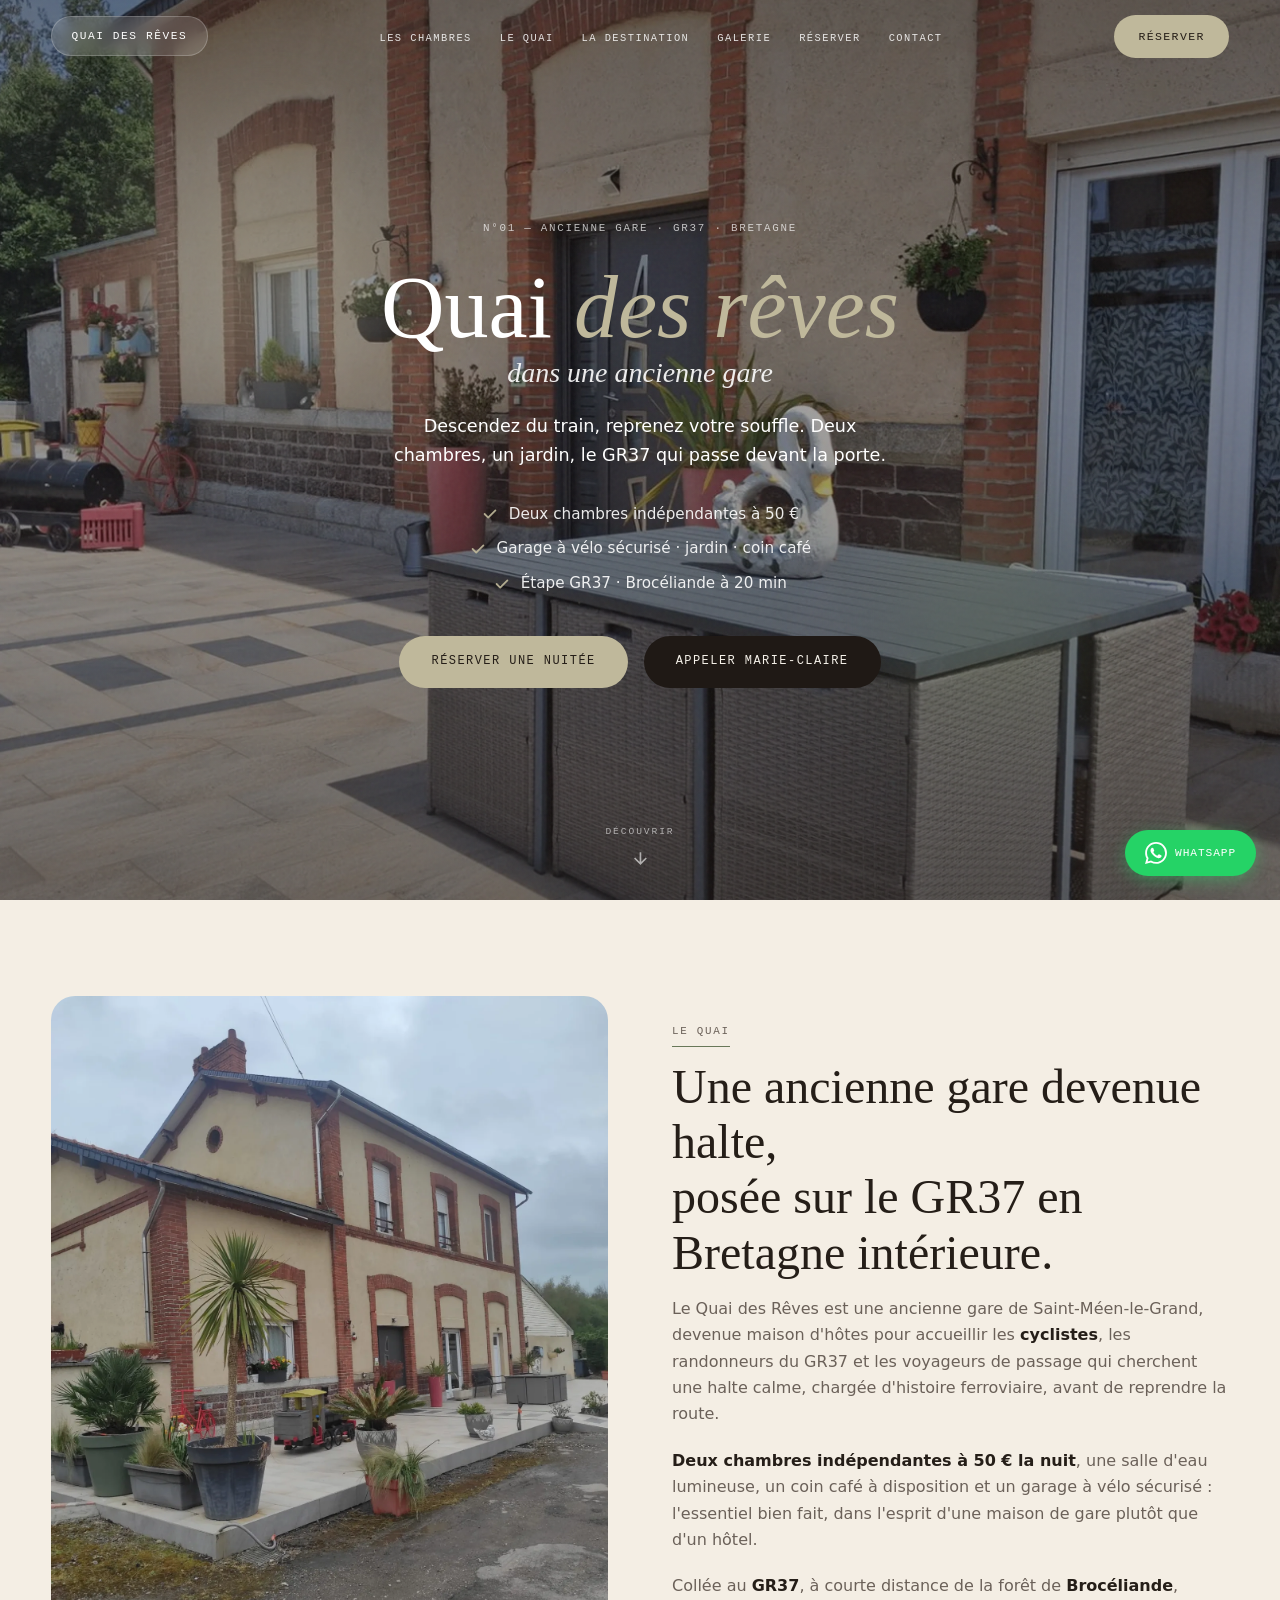
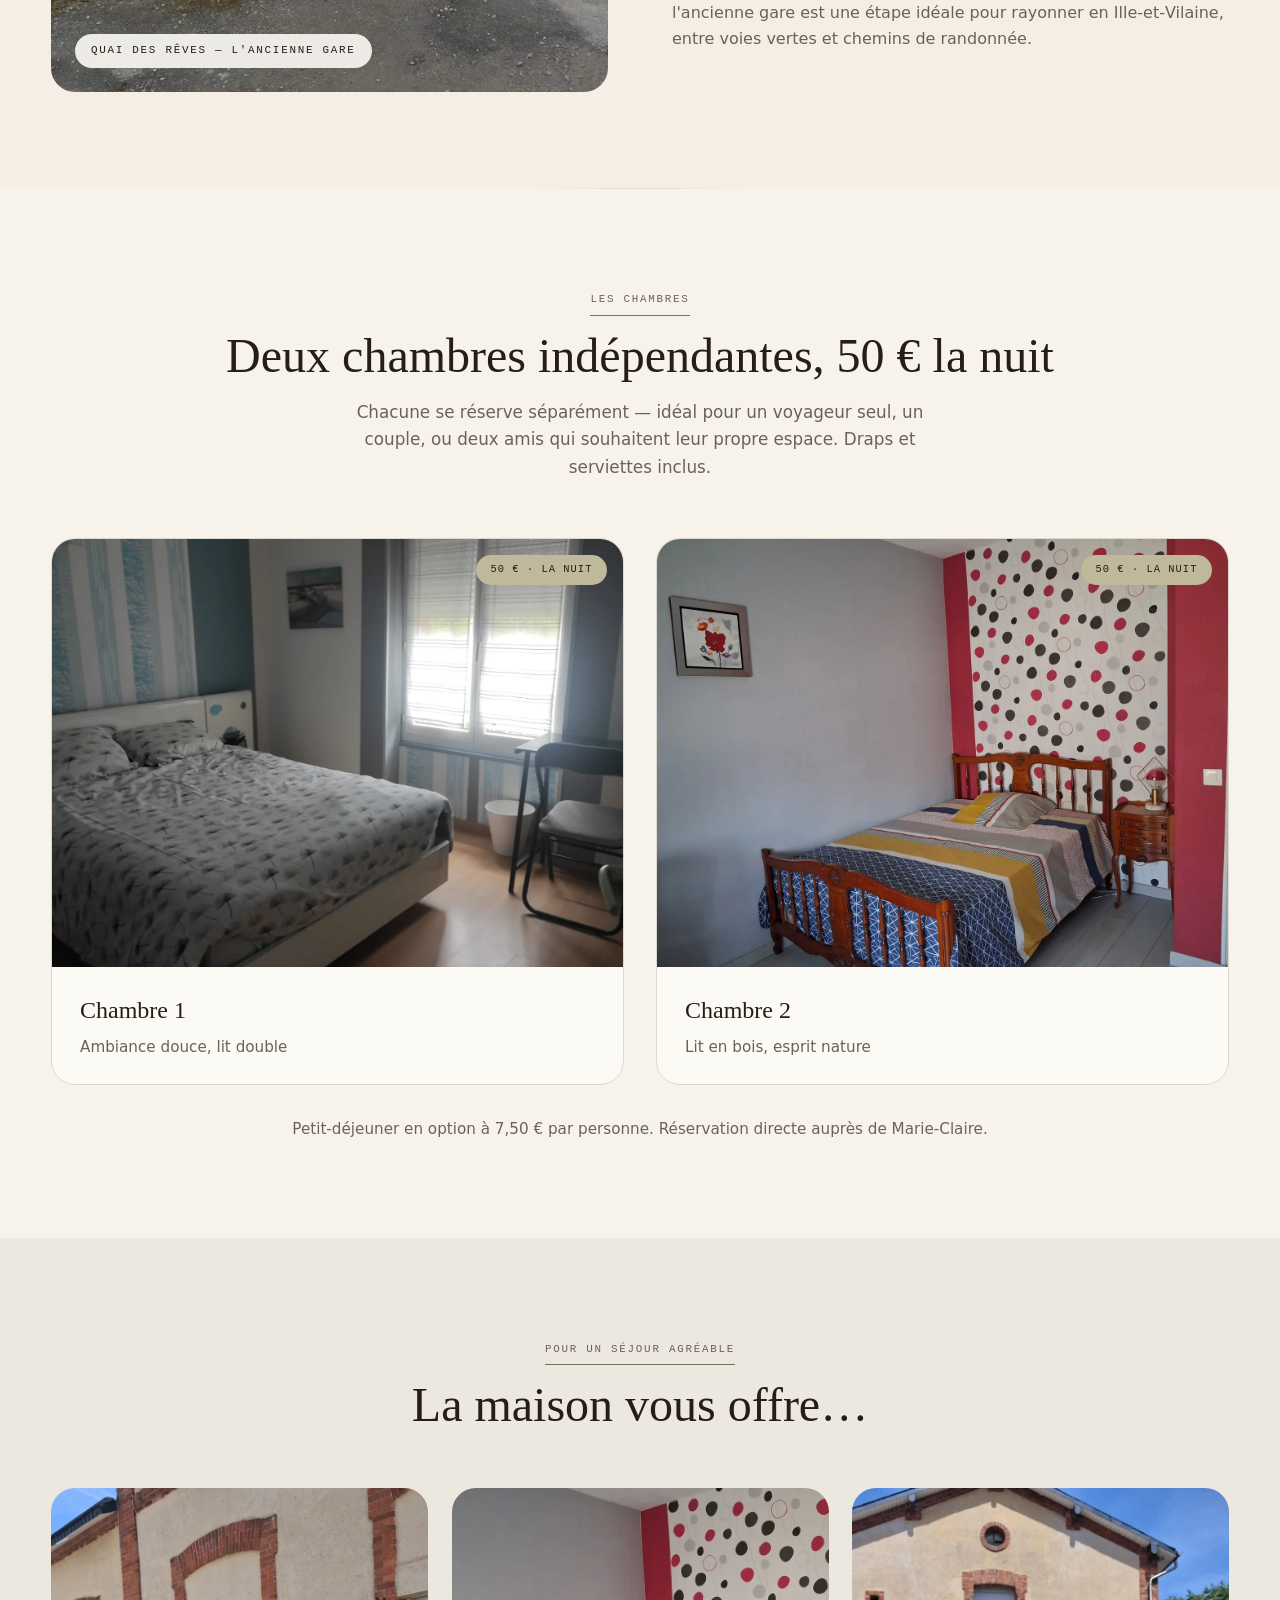
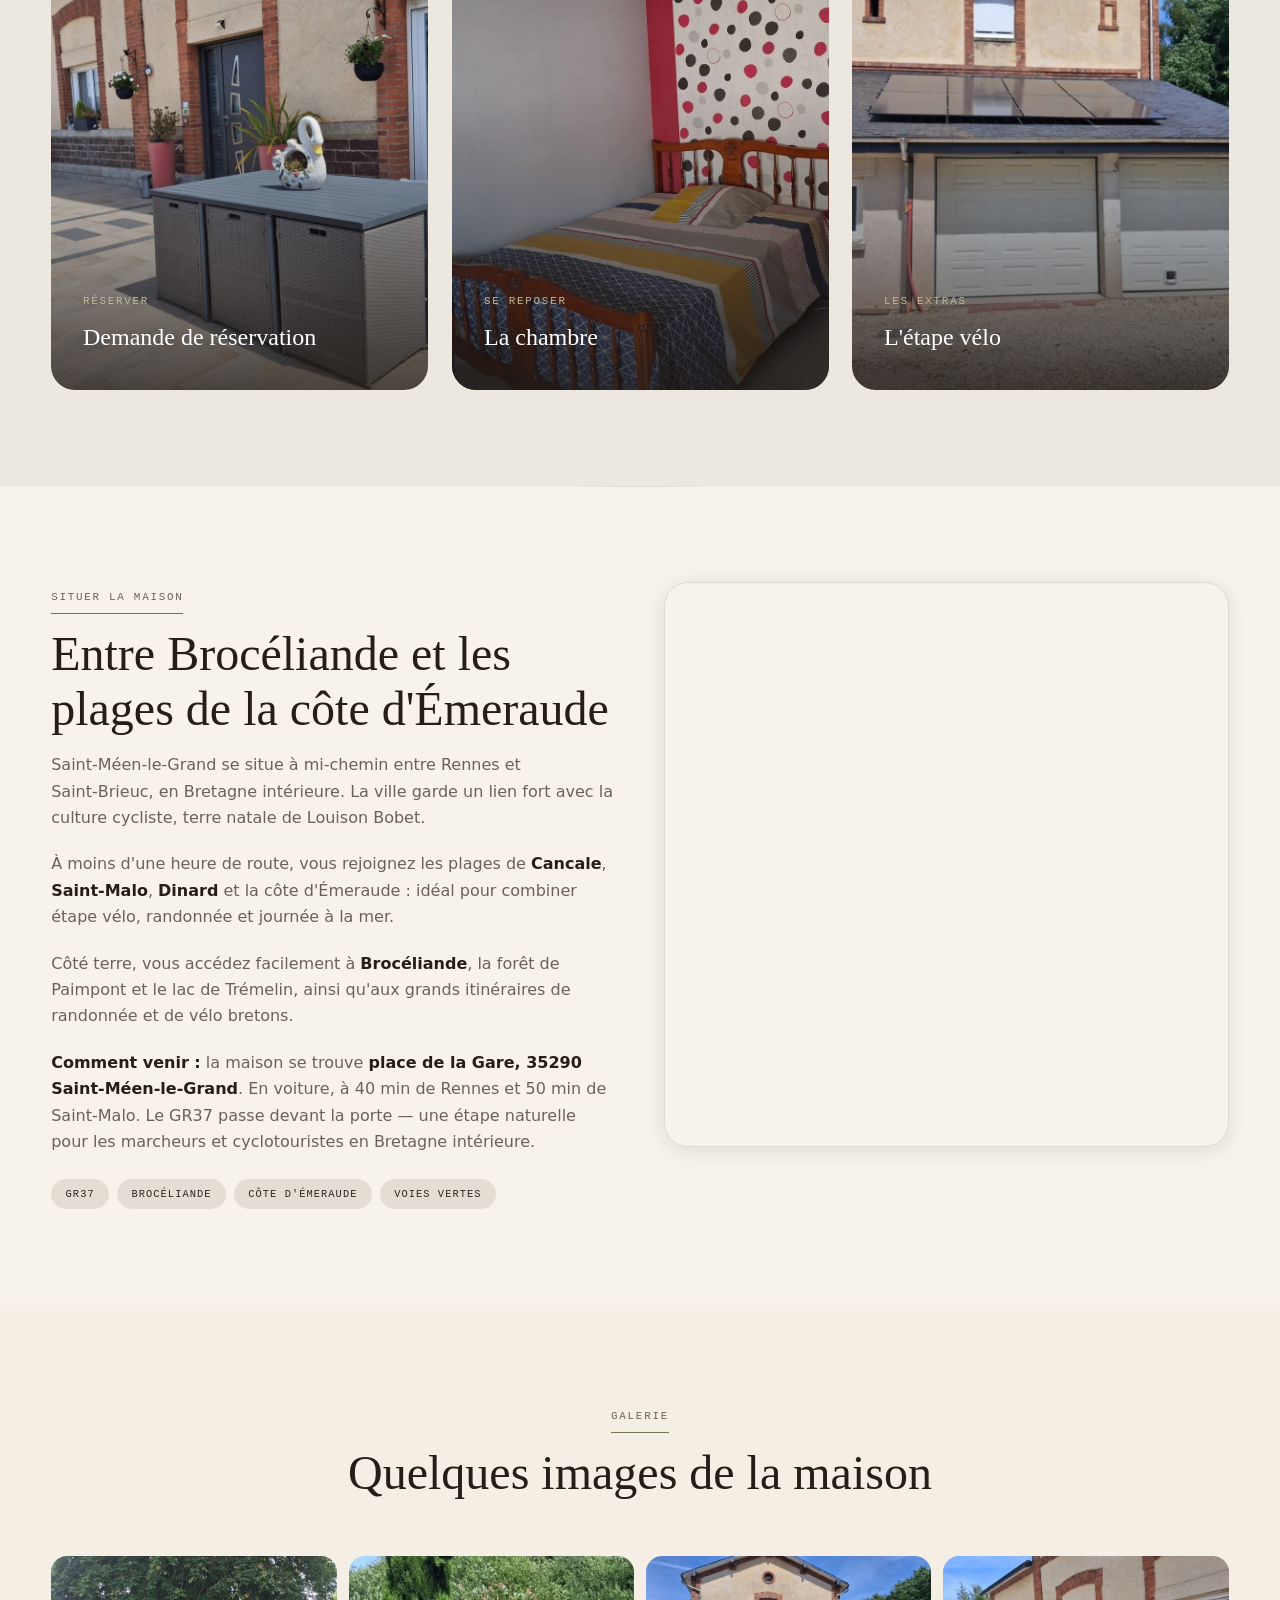
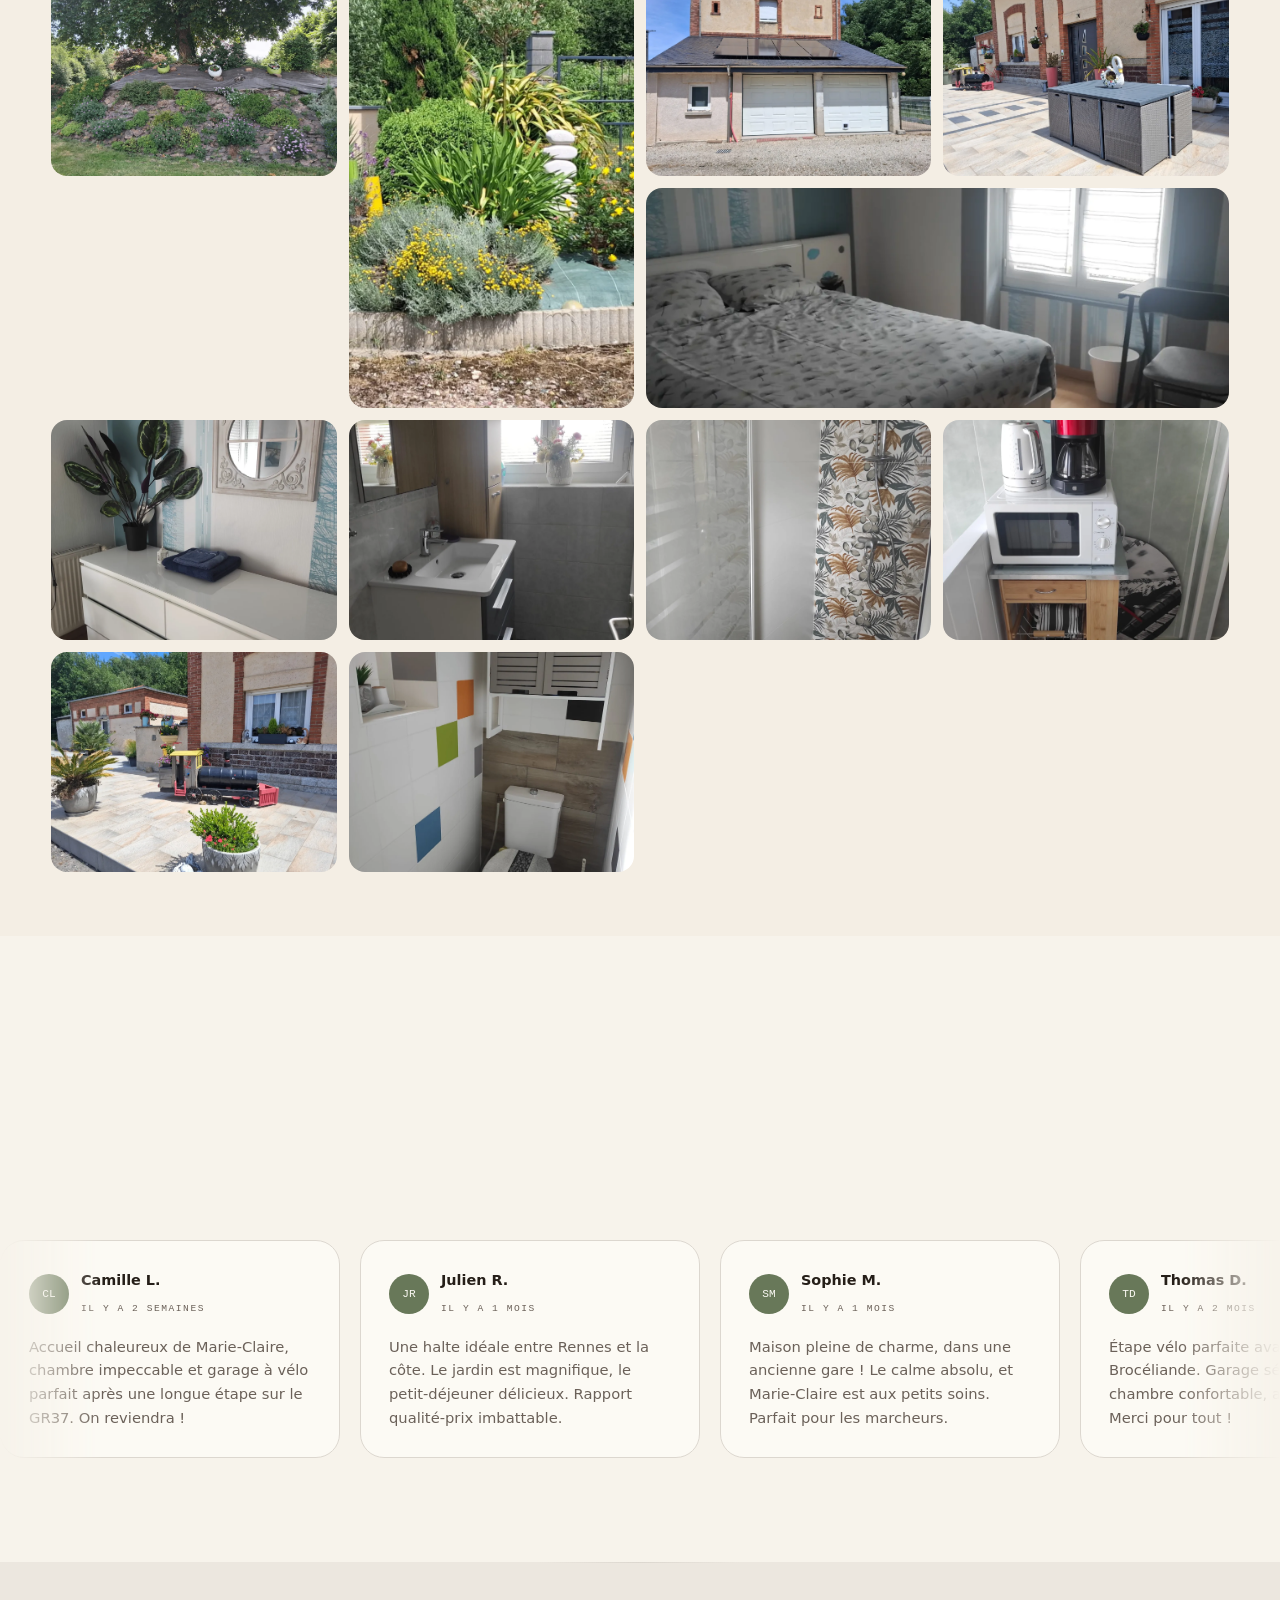
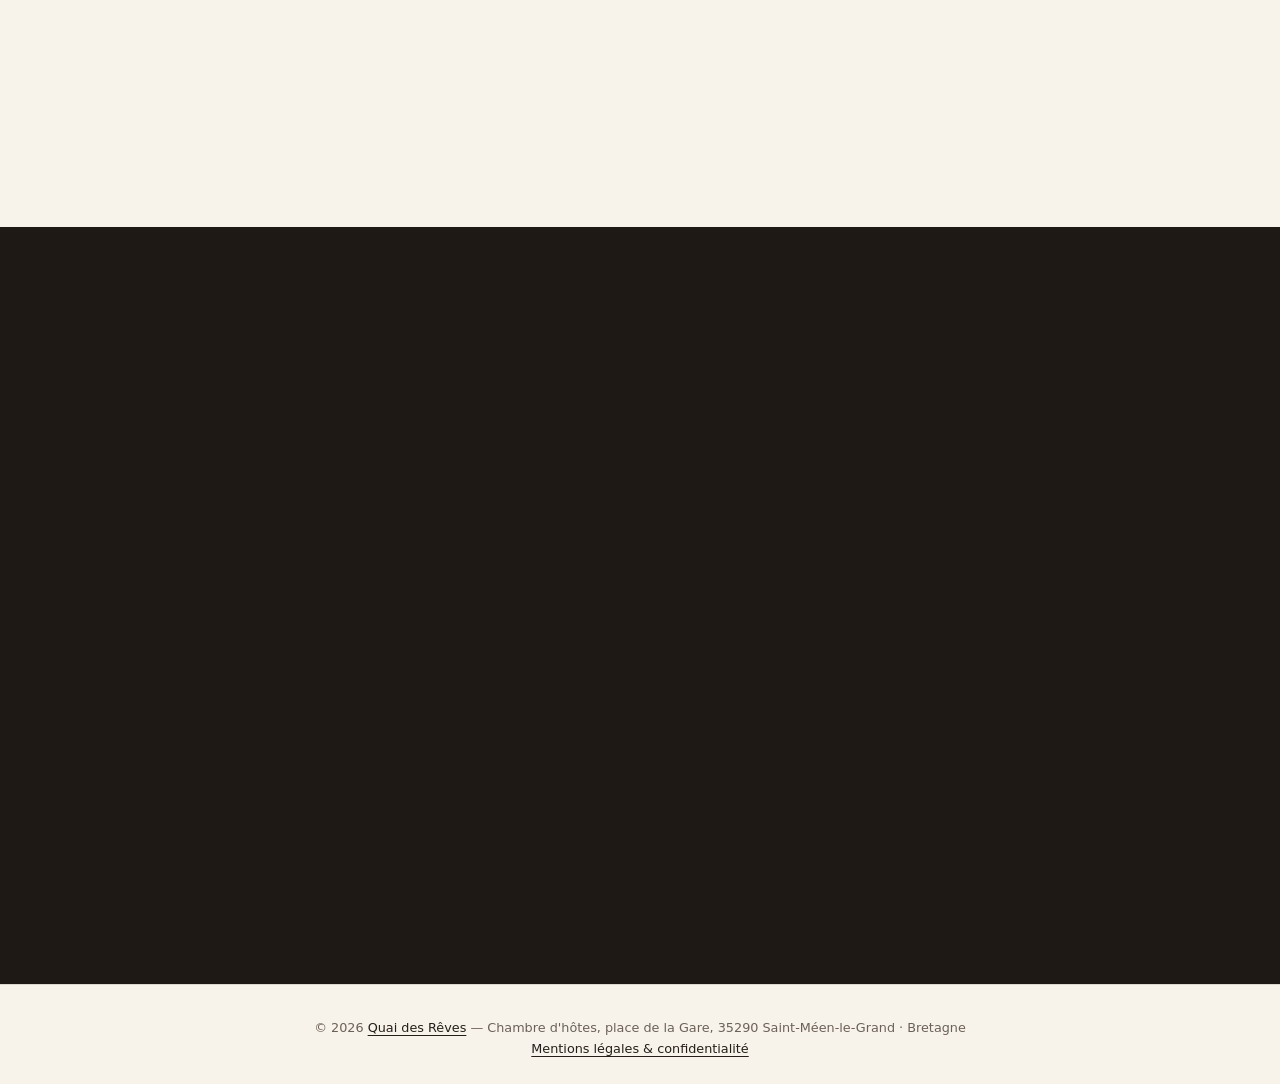
==== commit 9e9ad9df: "Enable clean URLs for mentions-legales page." ====
--- a/index.html
+++ b/index.html
@@ -33,9 +33,7 @@
   <meta name="theme-color" content="#3d3027">
   <link rel="sitemap" type="application/xml" href="/sitemap.xml">
   <link rel="preload" as="image" href="/images/hero-terrasse.webp" type="image/webp">
-  <link rel="preconnect" href="https://fonts.googleapis.com">
-  <link rel="preconnect" href="https://fonts.gstatic.com" crossorigin>
-  <link href="https://fonts.googleapis.com/css2?family=Instrument+Serif:ital@0;1&family=Inter+Tight:wght@300;400;500;600;700&family=JetBrains+Mono:wght@400;500&display=swap" rel="stylesheet">
+  <link rel="stylesheet" href="/fonts/fonts.css">
   <link rel="stylesheet" href="css/styles.css">
   <script type="application/ld+json">
   {
@@ -629,6 +627,7 @@
   <footer class="footer">
     <div class="container">
       <p>© 2026 <a href="https://etape-velo-gr37.fr/">Quai des Rêves</a> — Chambre d'hôtes, place de la Gare, 35290 Saint-Méen-le-Grand · Bretagne</p>
+      <p><a href="/mentions-legales">Mentions légales &amp; confidentialité</a></p>
     </div>
   </footer>
 
